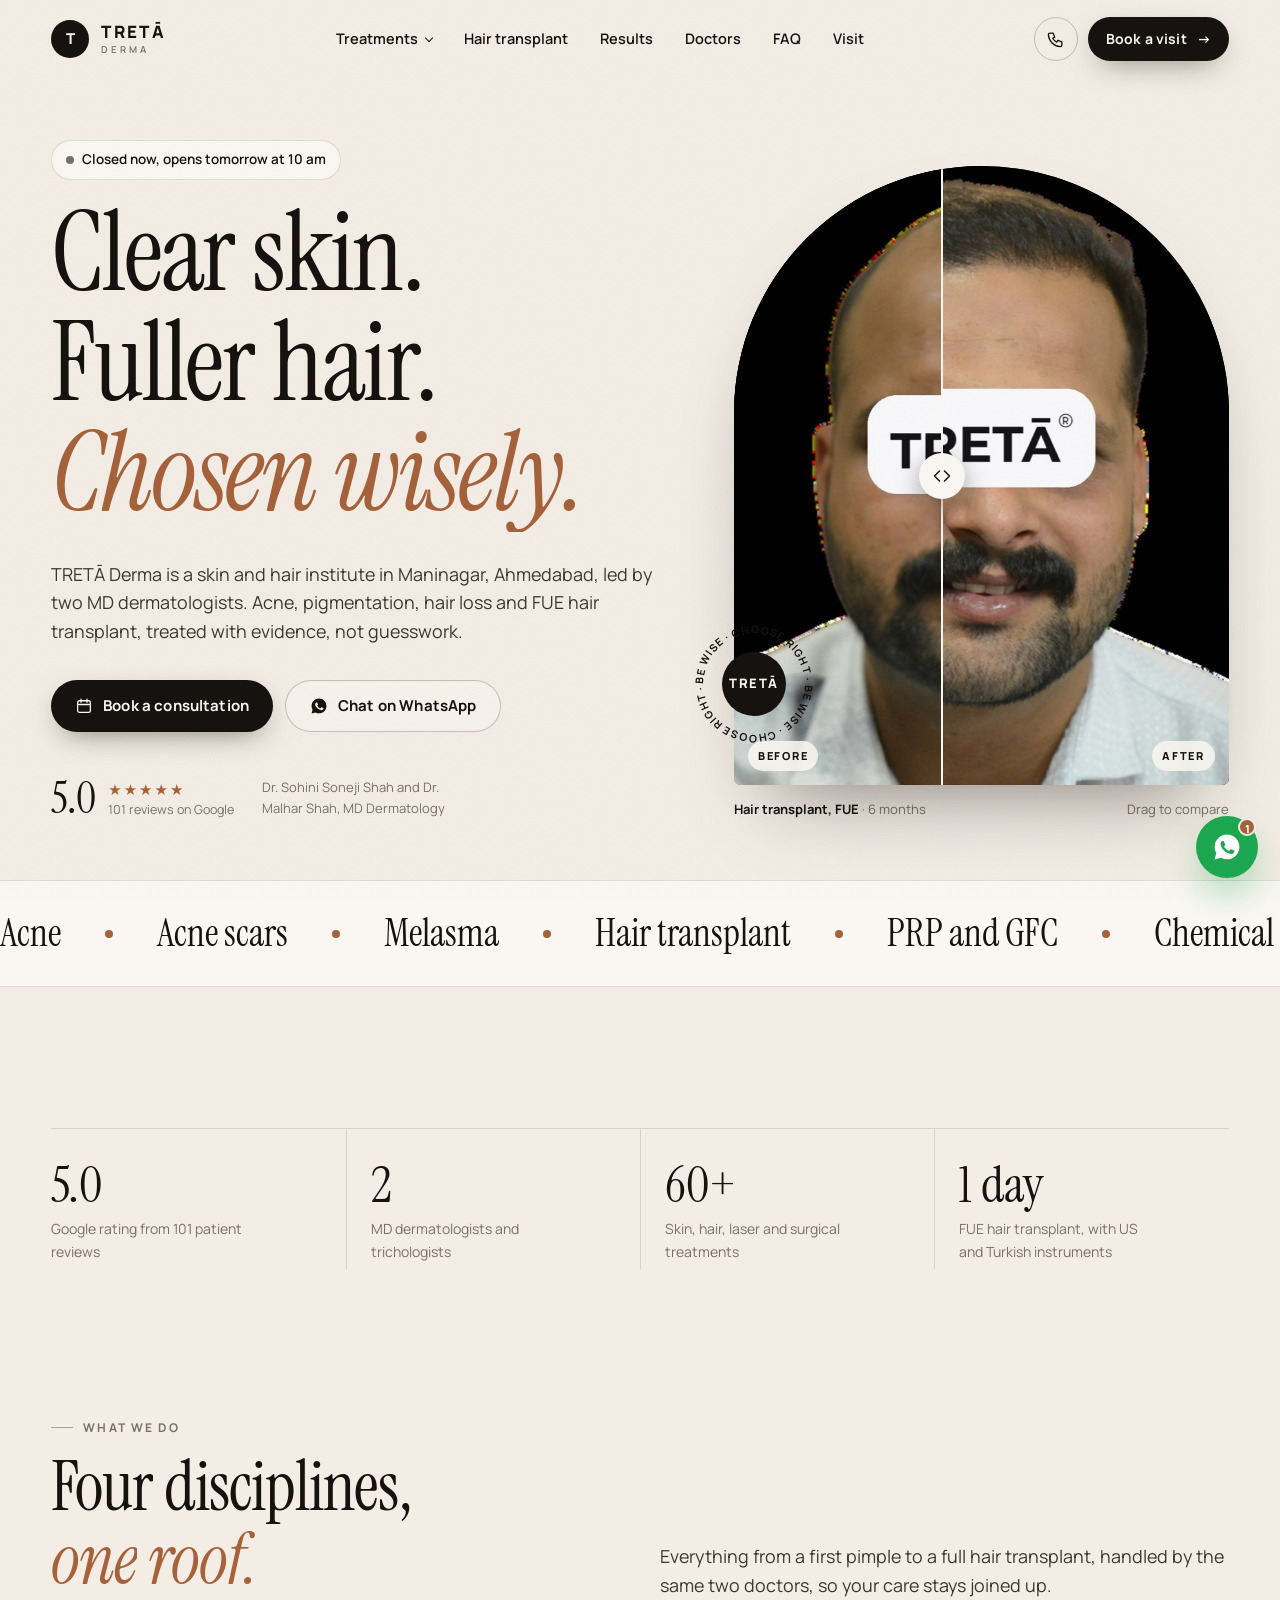
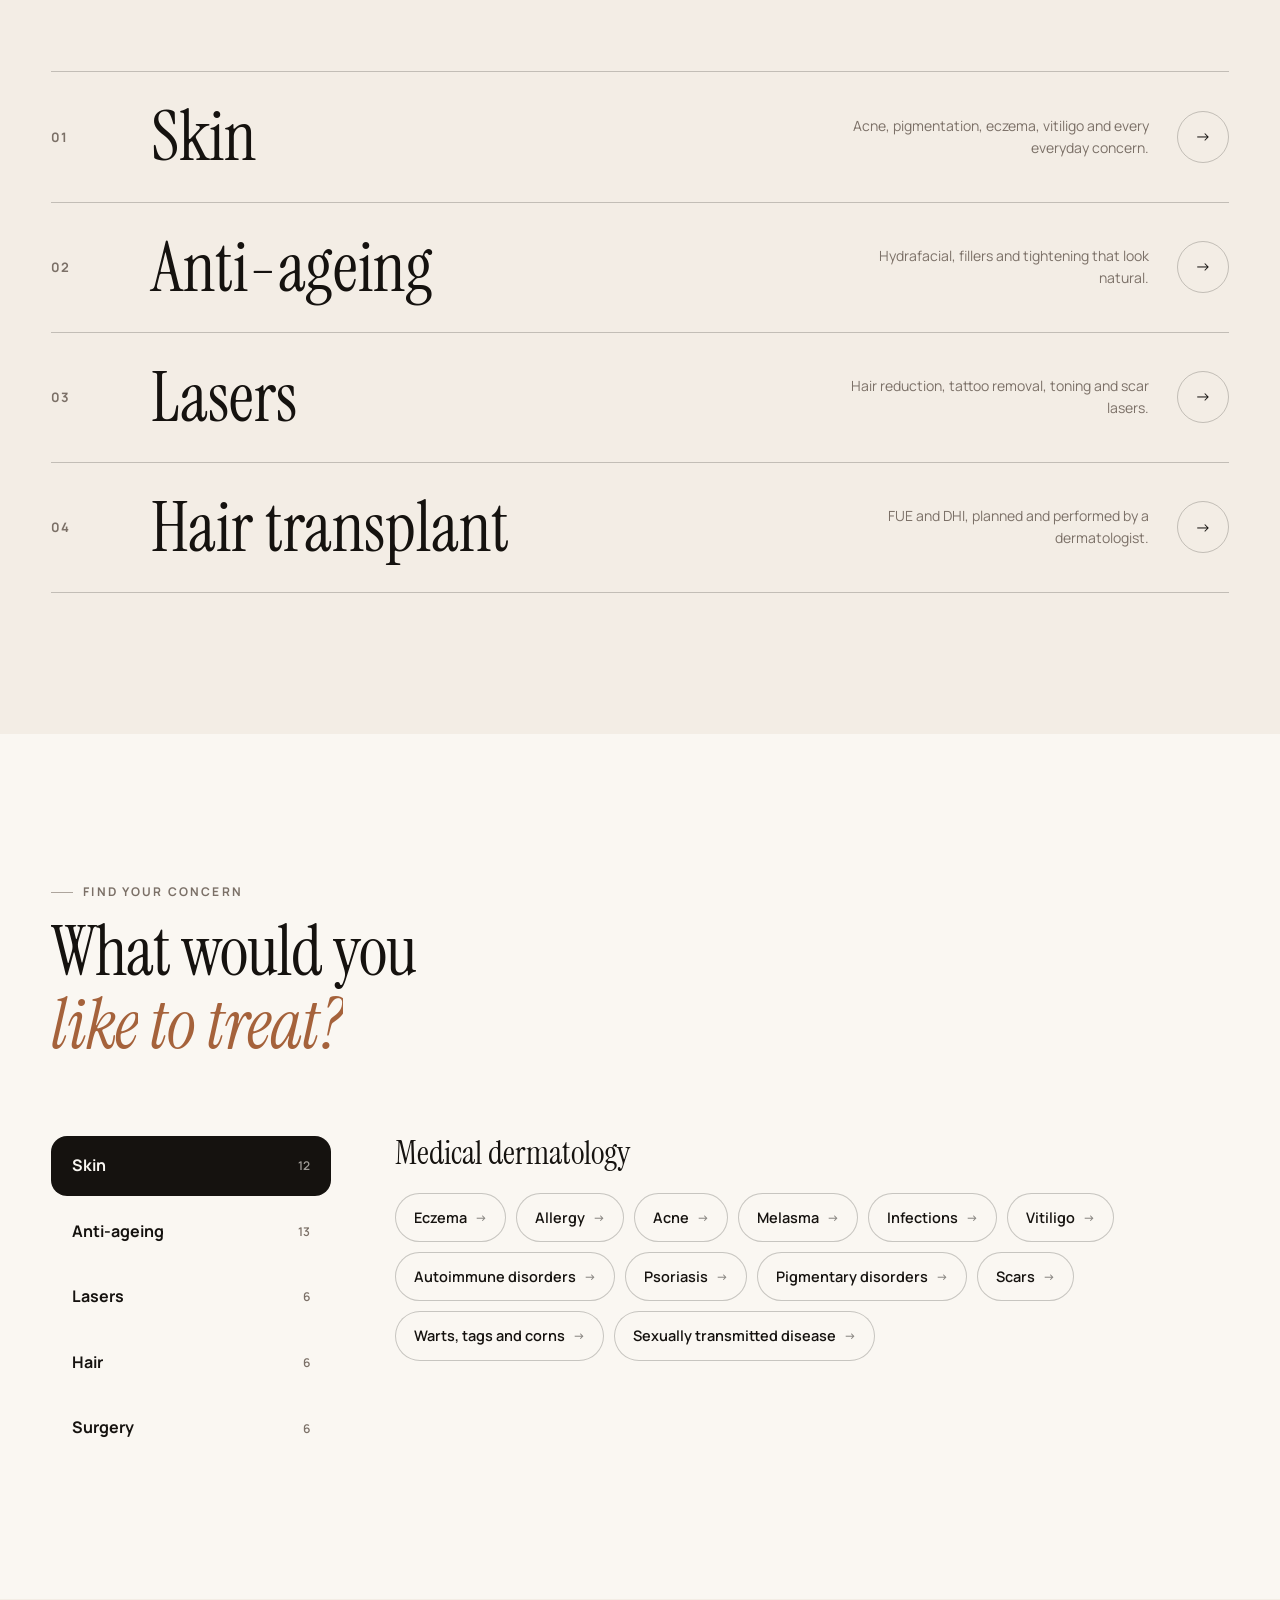
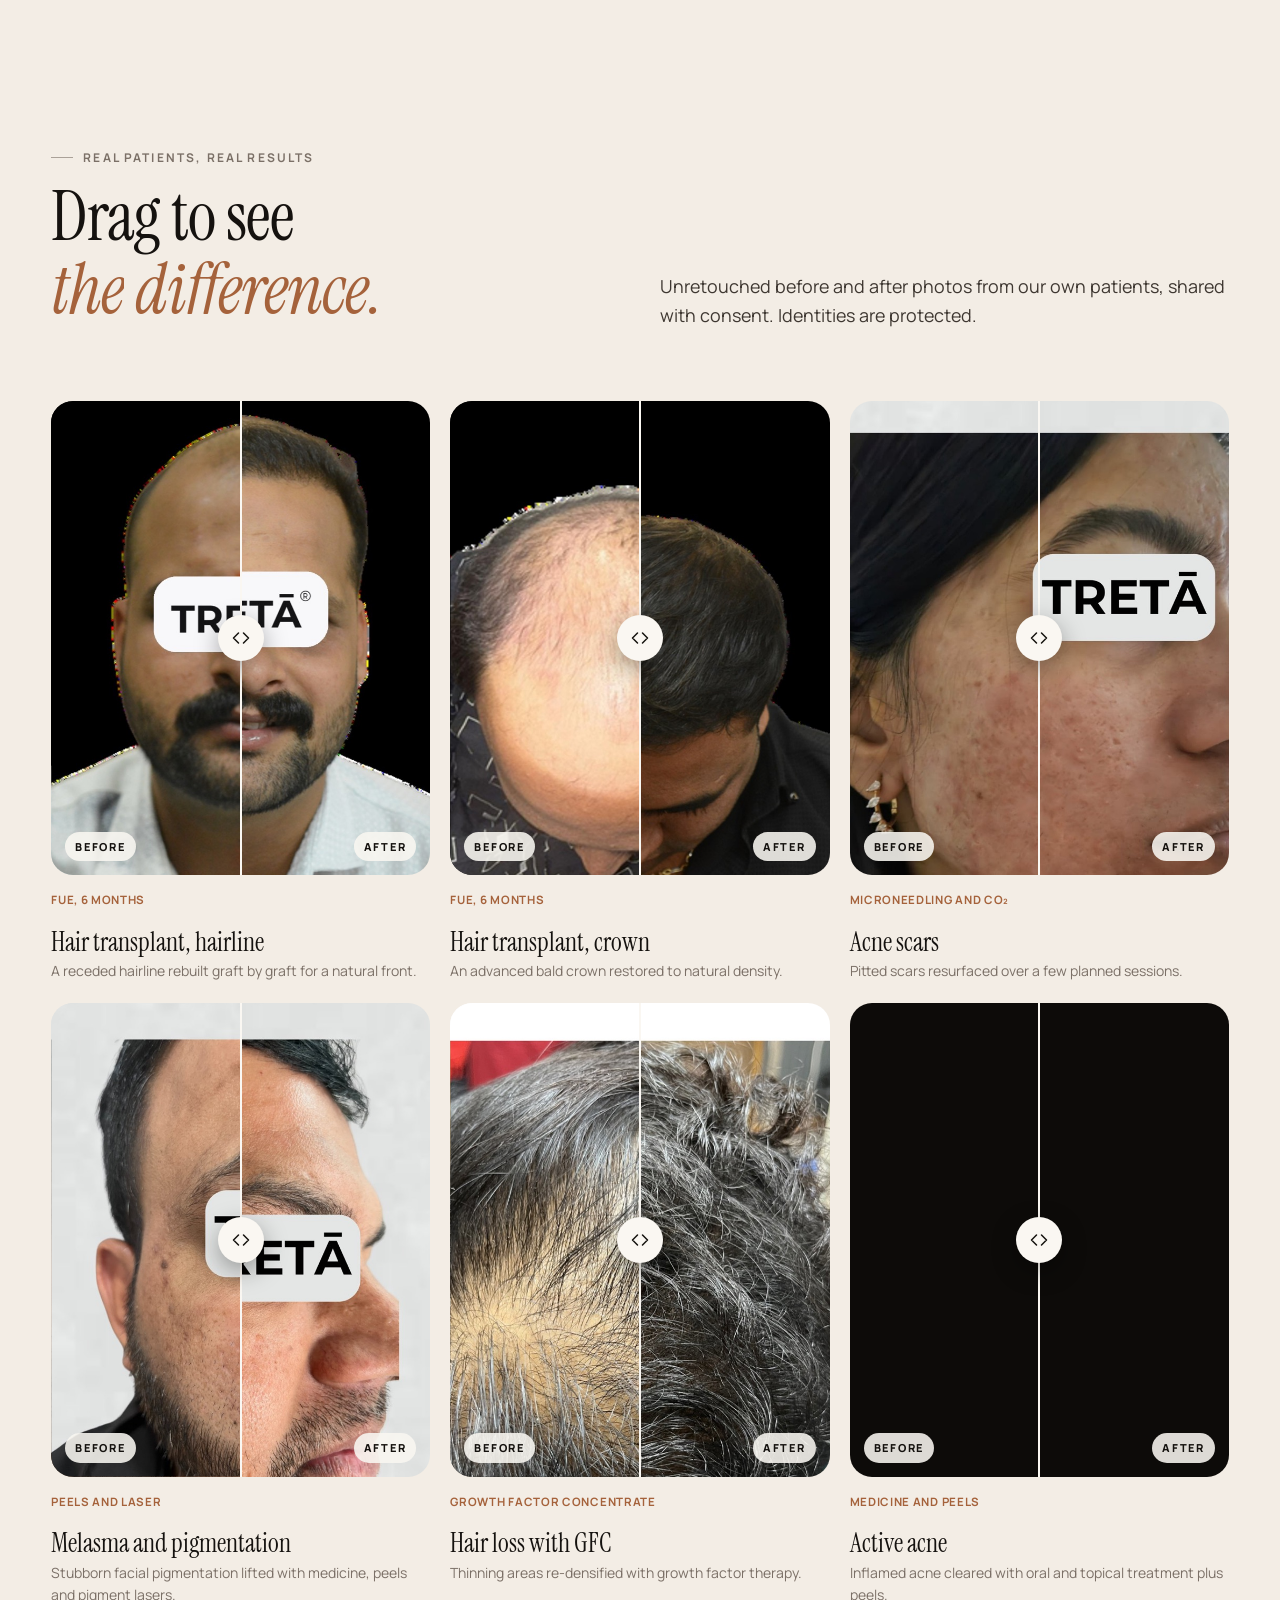
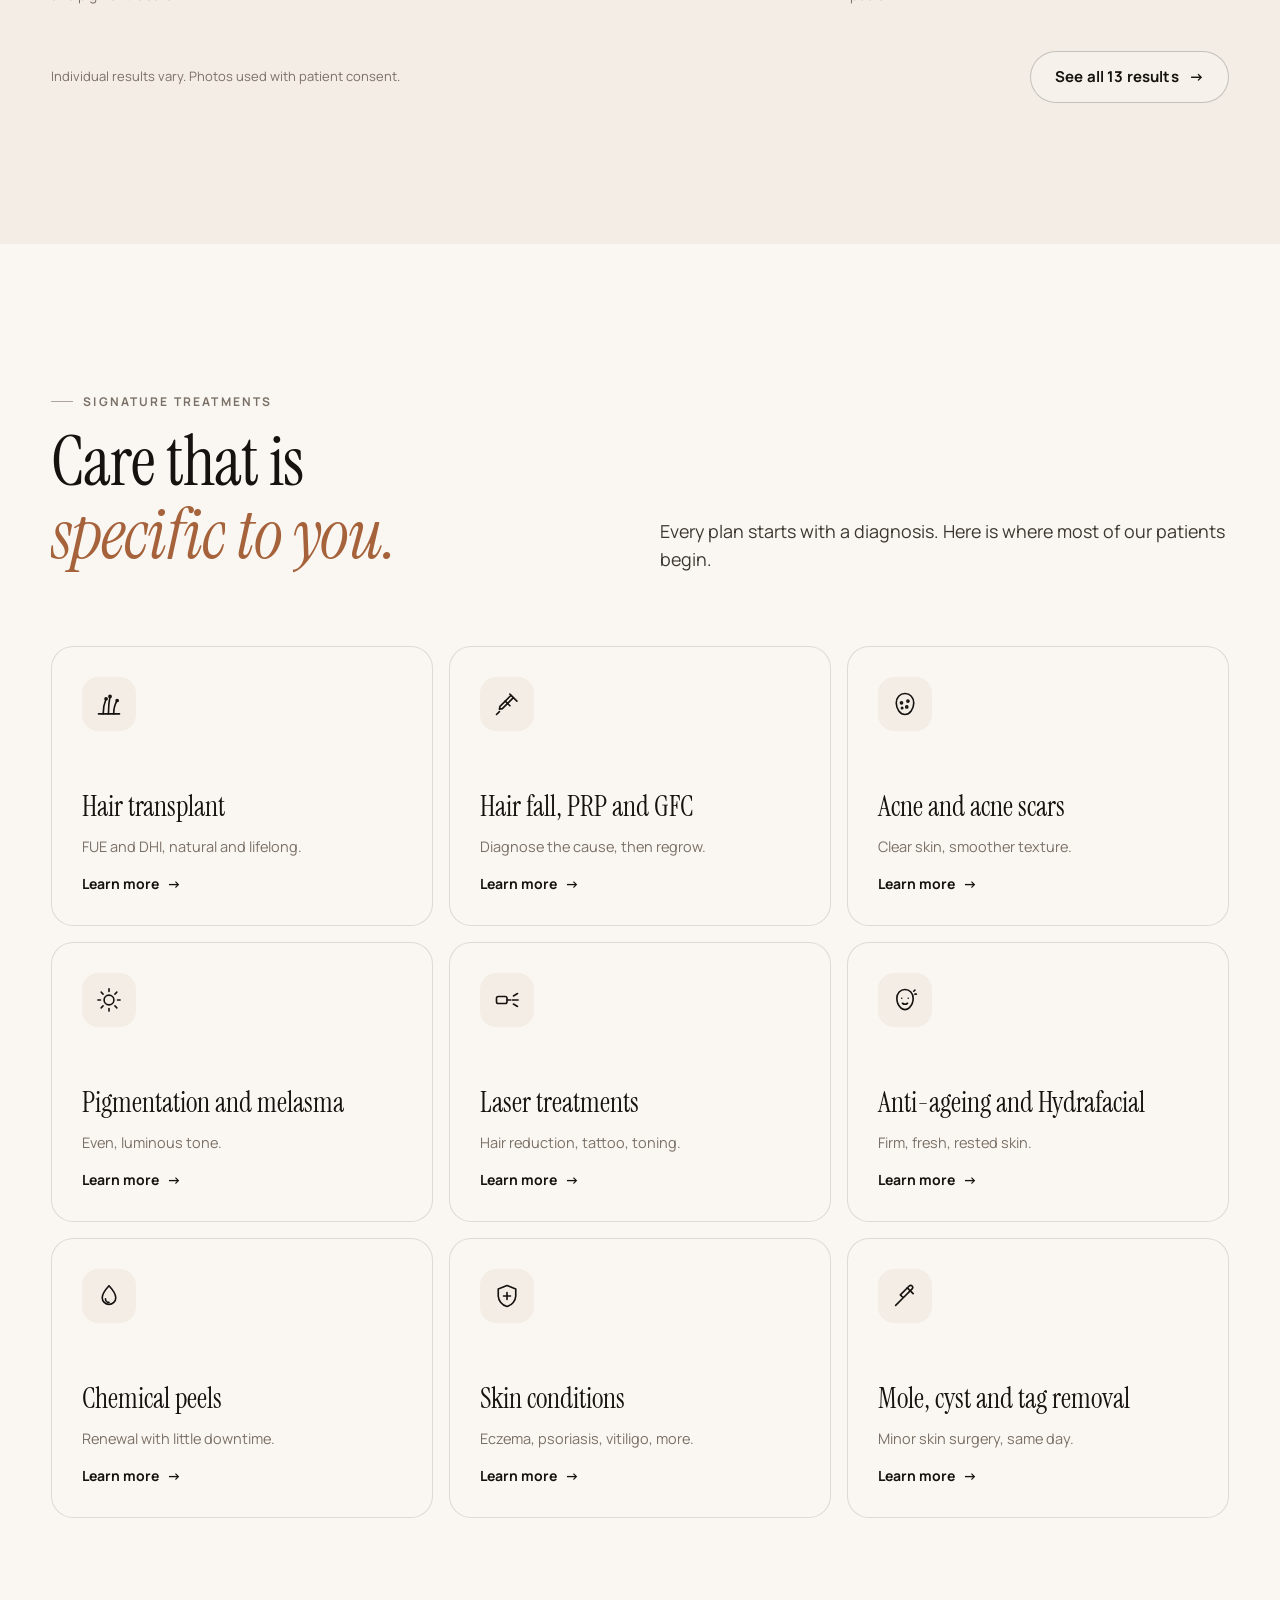
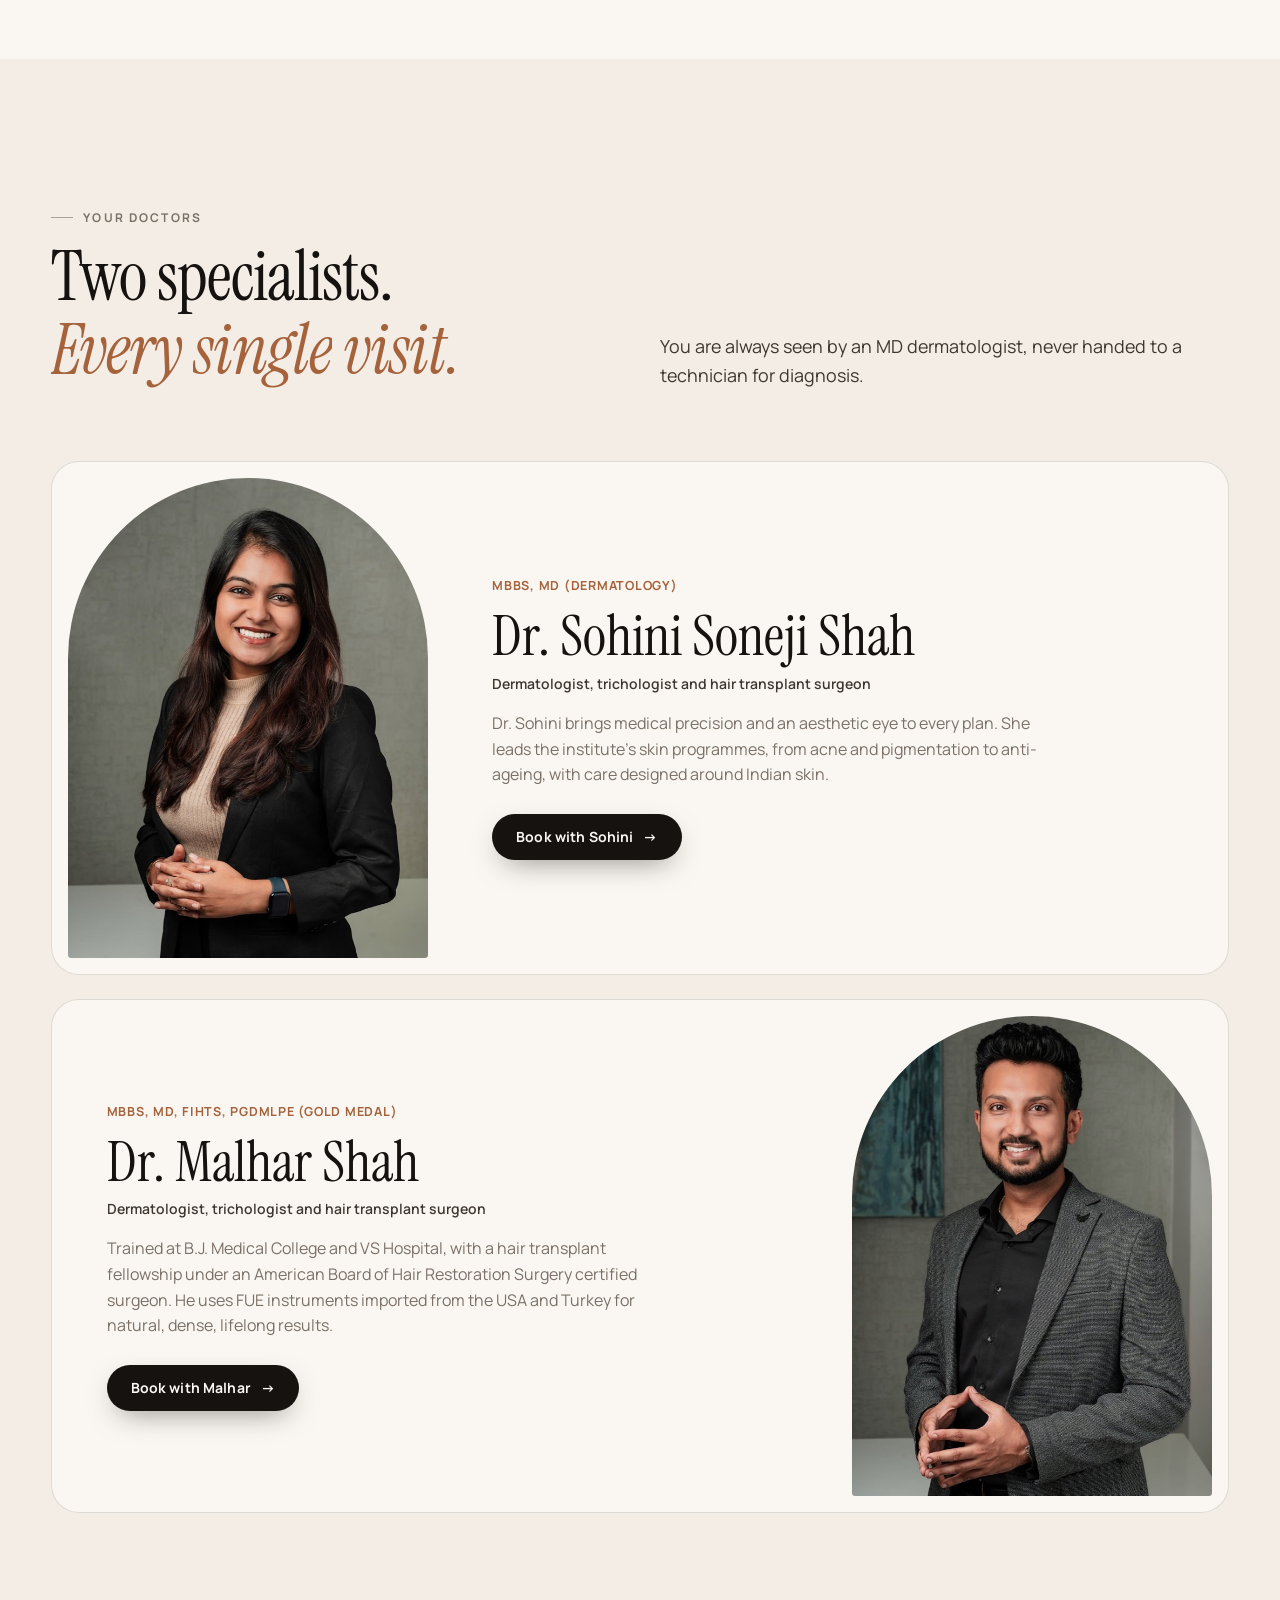
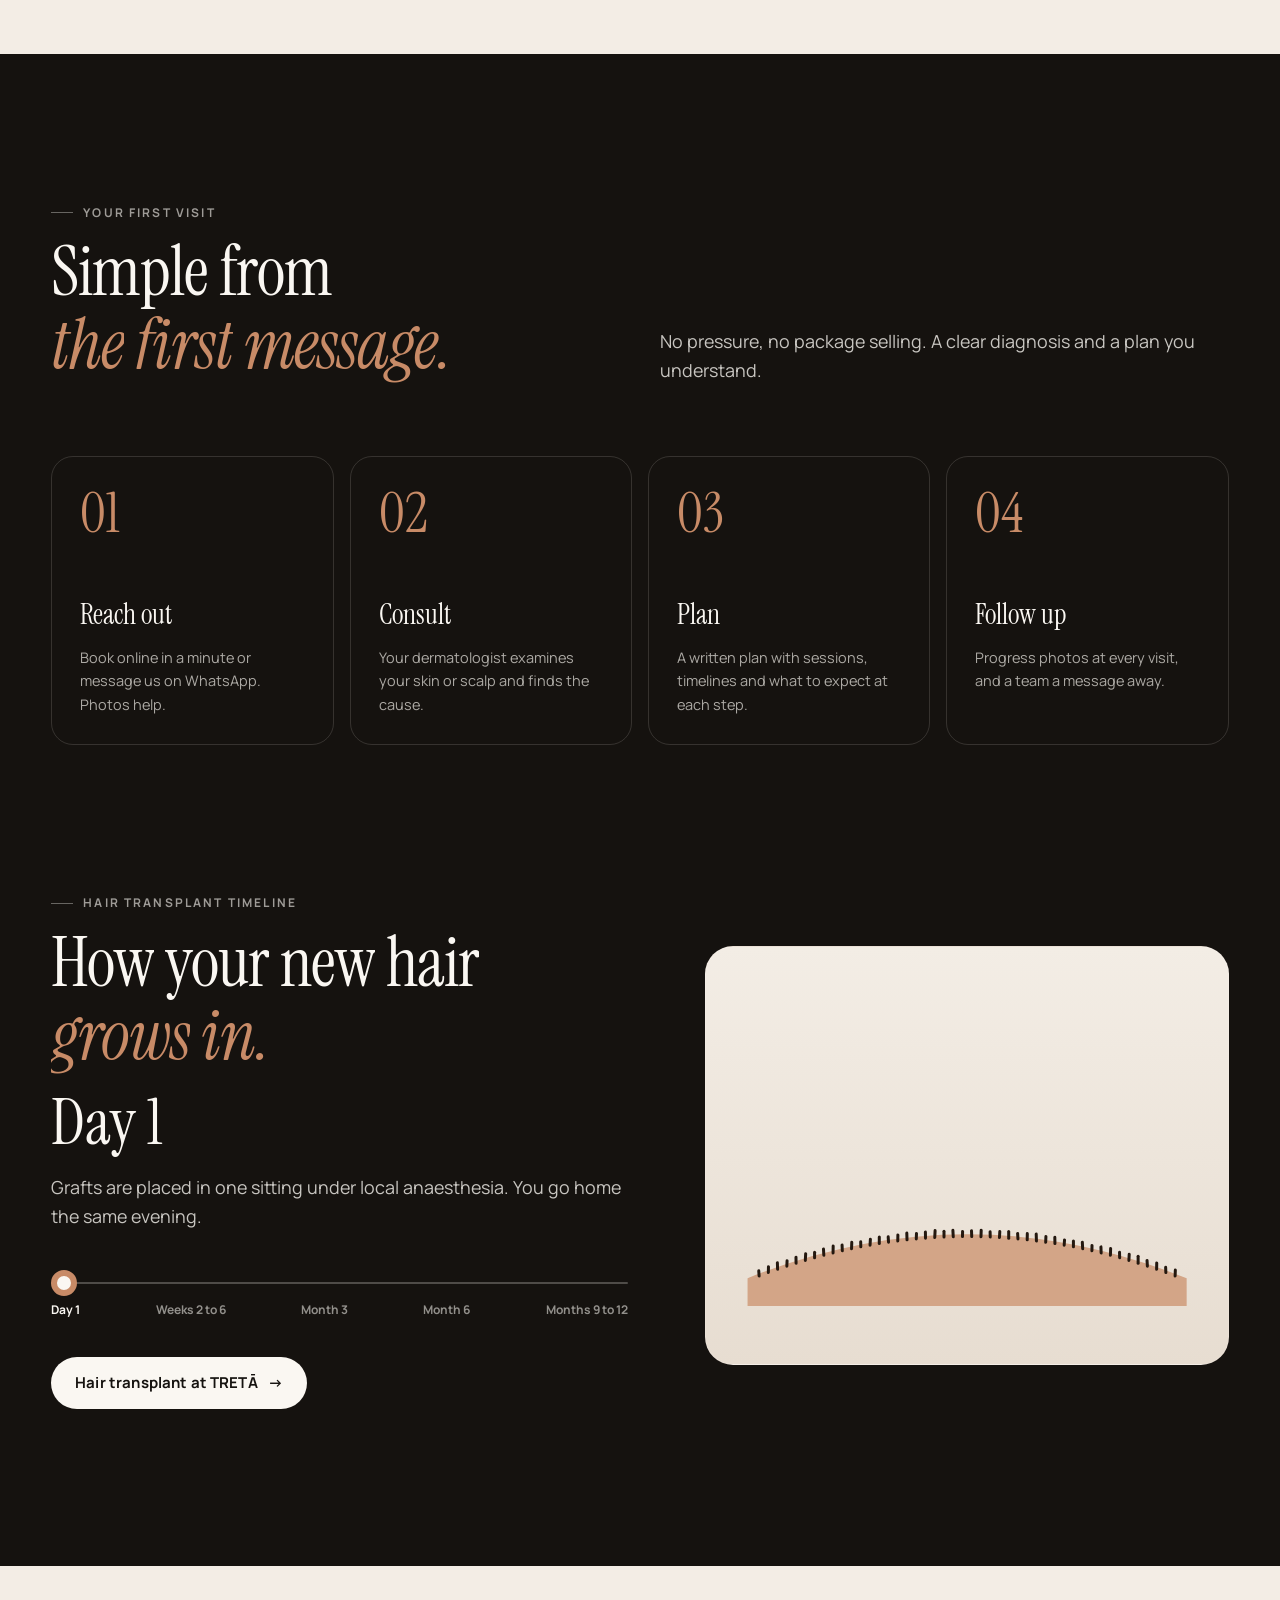
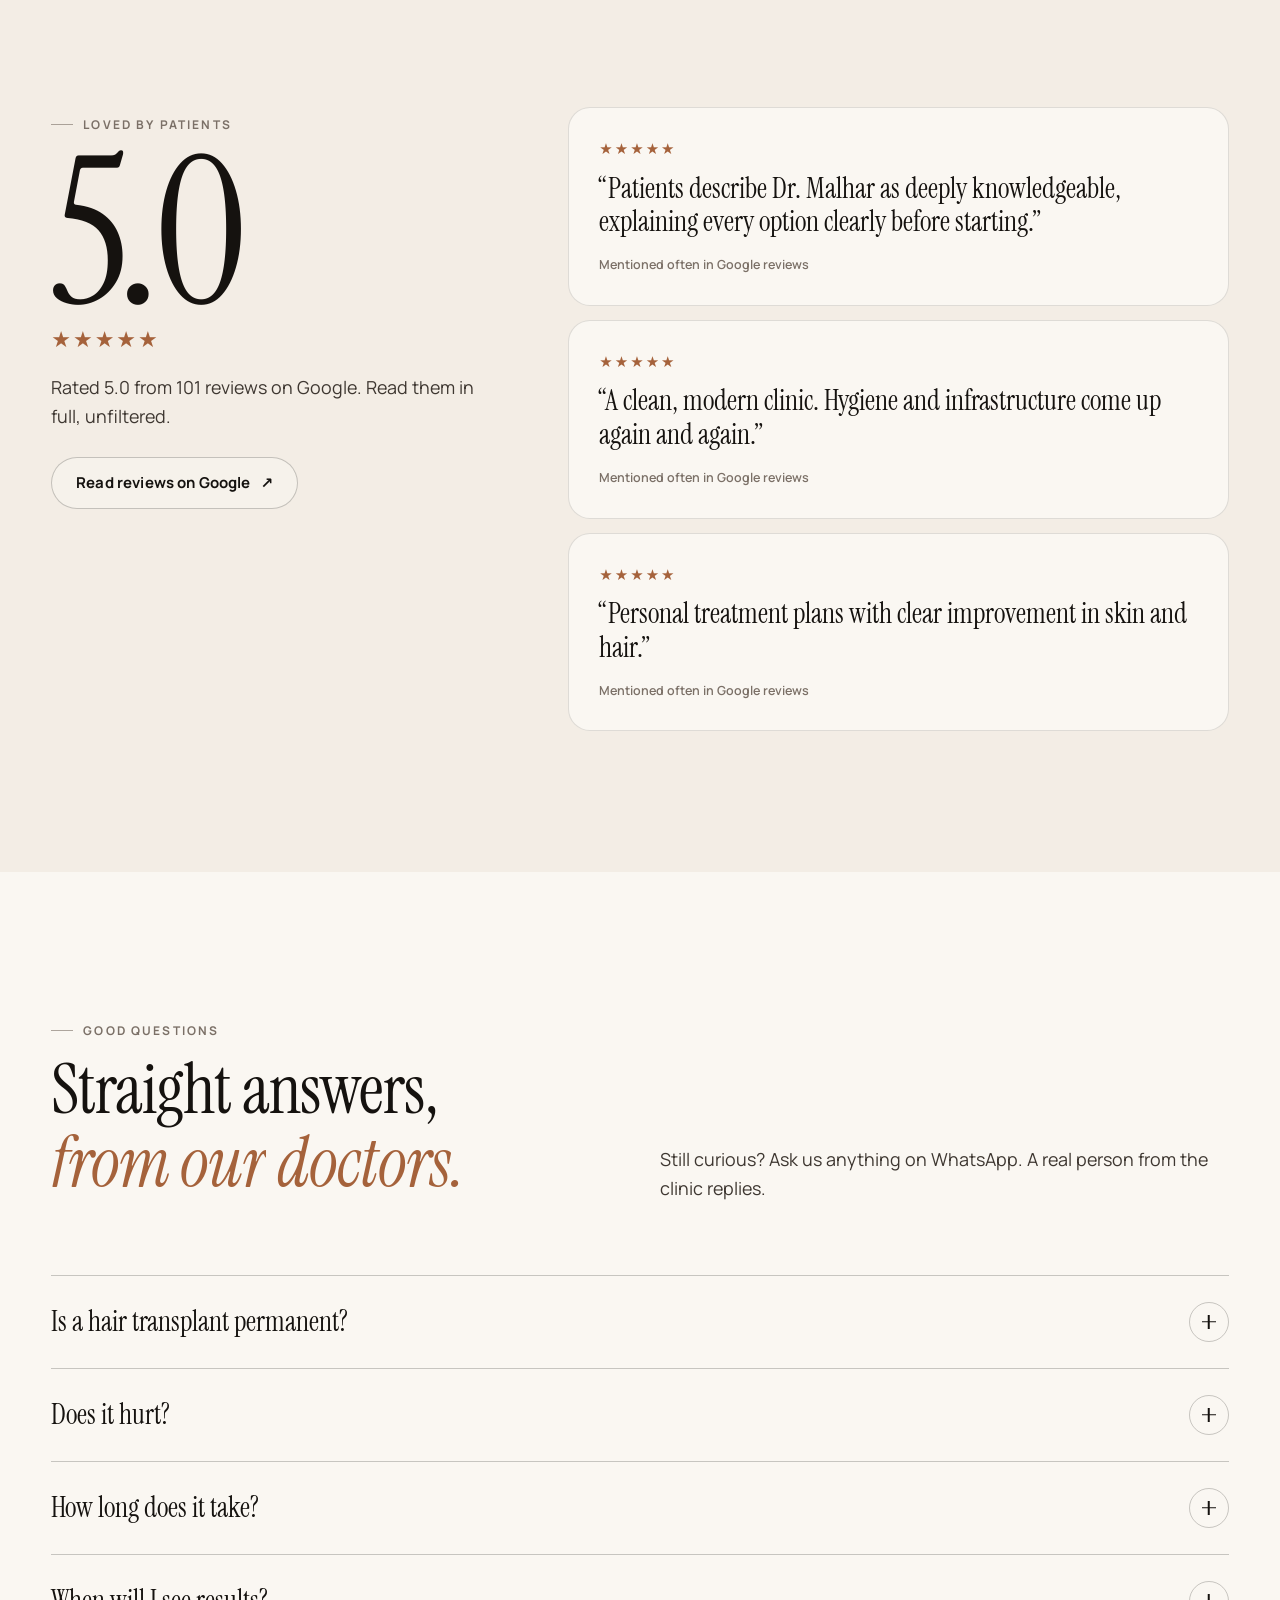
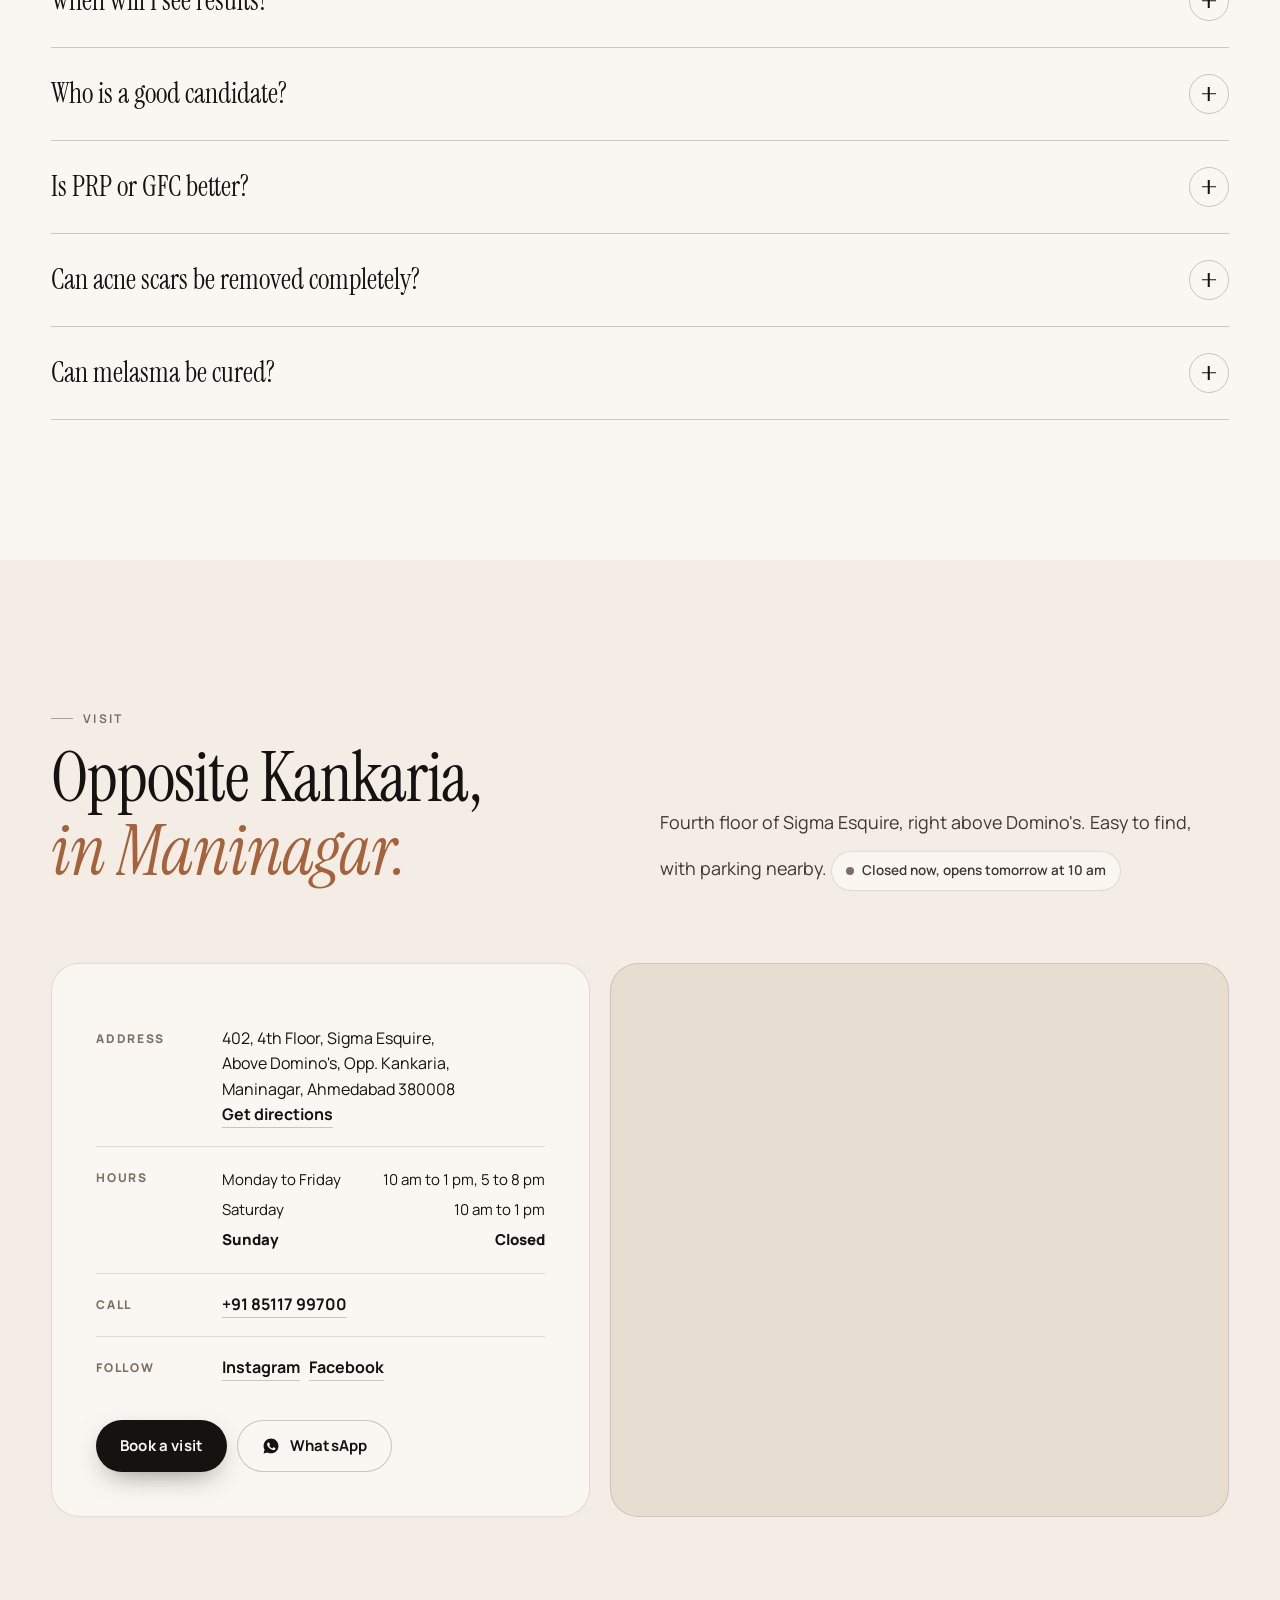
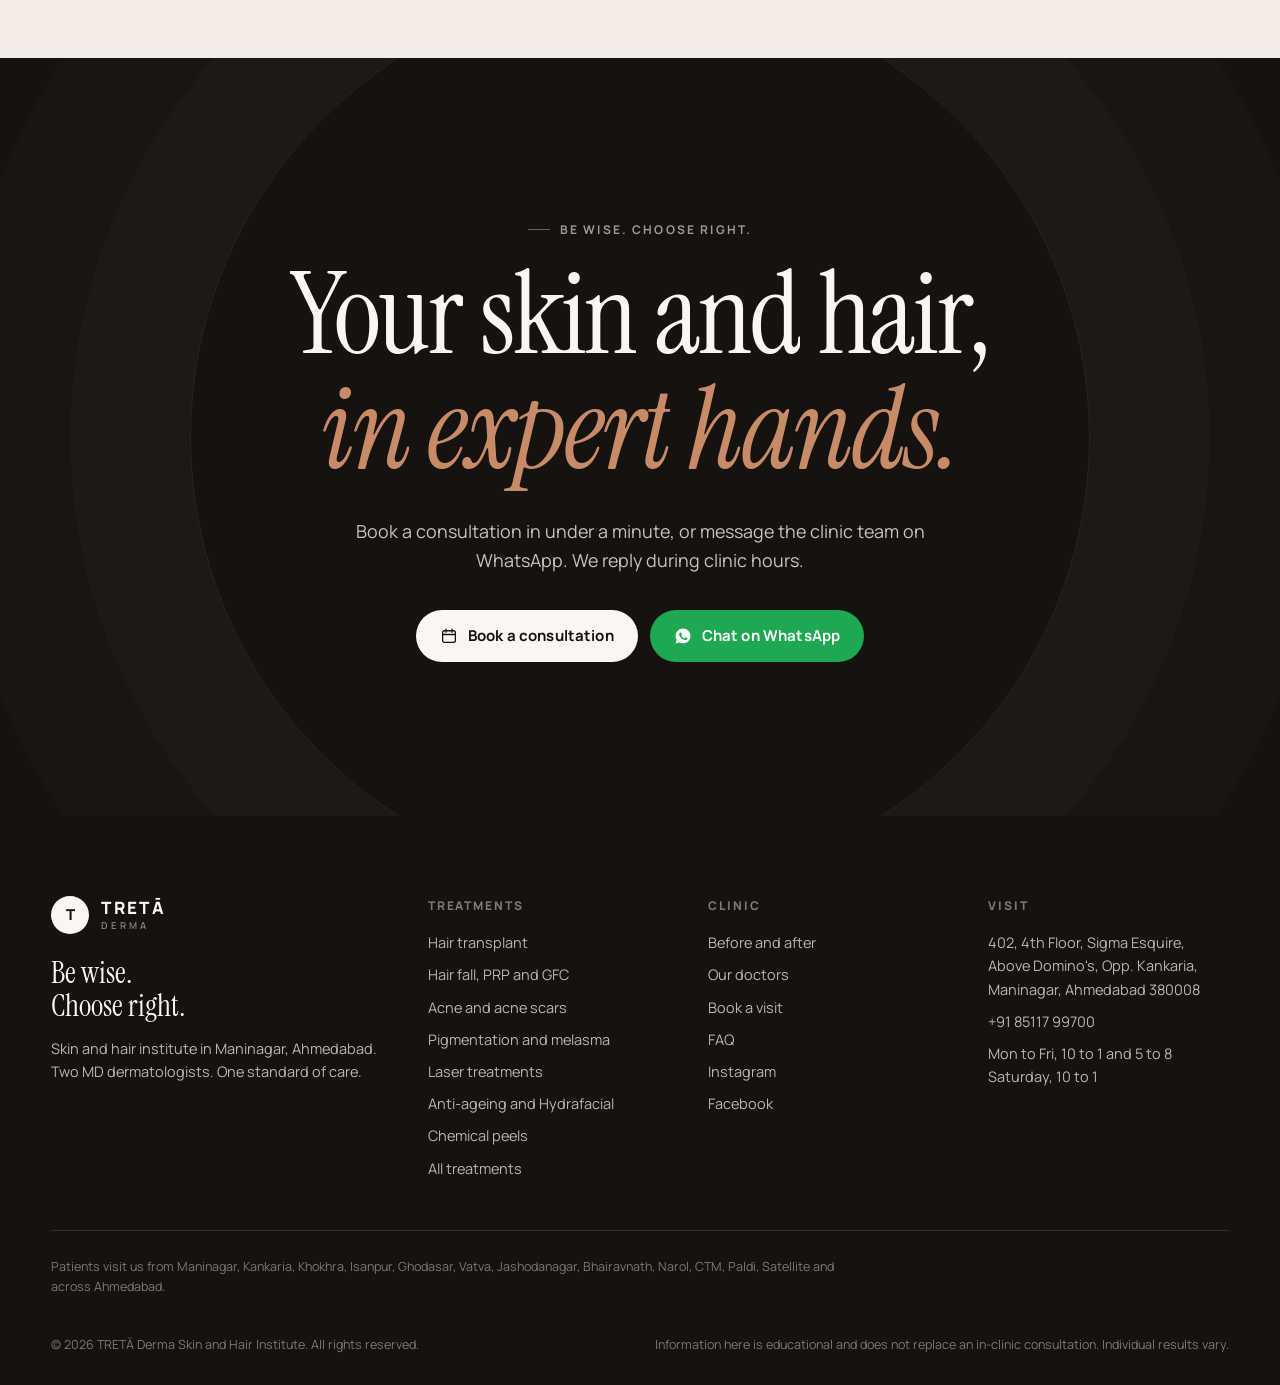
==== index.html @ ba088229 "TRETĀ Derma site: 15 pages, booking, WhatsApp chat, SEO schema Co-Authored-By: Claude Opus 5.5 <nore" ====
<!doctype html>
<html lang="en-IN"><head><meta charset="utf-8"><meta name="viewport" content="width=device-width,initial-scale=1,viewport-fit=cover">
<title>TRETĀ Derma | Dermatologist and Hair Transplant Clinic in Maninagar, Ahmedabad</title><meta name="description" content="TRETĀ Derma Skin and Hair Institute in Maninagar, Ahmedabad. MD dermatologists for acne, pigmentation, hair fall, lasers and FUE hair transplant. Rated 5.0 on Google. Book on WhatsApp."><link rel="canonical" href="https://nisarg2810.github.io/treta/">
<meta name="robots" content="index,follow,max-image-preview:large"><meta name="theme-color" content="#F3EDE5">
<meta name="geo.region" content="IN-GJ"><meta name="geo.placename" content="Maninagar, Ahmedabad">
<meta property="og:type" content="website"><meta property="og:site_name" content="TRETĀ Derma"><meta property="og:locale" content="en_IN">
<meta property="og:title" content="TRETĀ Derma | Dermatologist and Hair Transplant Clinic in Maninagar, Ahmedabad"><meta property="og:description" content="TRETĀ Derma Skin and Hair Institute in Maninagar, Ahmedabad. MD dermatologists for acne, pigmentation, hair fall, lasers and FUE hair transplant. Rated 5.0 on Google. Book on WhatsApp."><meta property="og:url" content="https://nisarg2810.github.io/treta/">
<meta property="og:image" content="https://nisarg2810.github.io/treta/assets/og.jpg"><meta property="og:image:width" content="1200"><meta property="og:image:height" content="630">
<meta name="twitter:card" content="summary_large_image"><meta name="twitter:title" content="TRETĀ Derma | Dermatologist and Hair Transplant Clinic in Maninagar, Ahmedabad"><meta name="twitter:description" content="TRETĀ Derma Skin and Hair Institute in Maninagar, Ahmedabad. MD dermatologists for acne, pigmentation, hair fall, lasers and FUE hair transplant. Rated 5.0 on Google. Book on WhatsApp."><meta name="twitter:image" content="https://nisarg2810.github.io/treta/assets/og.jpg">
<link rel="icon" href="assets/favicon.svg" type="image/svg+xml"><link rel="apple-touch-icon" href="assets/logo-badge.png">
<link rel="preconnect" href="https://fonts.googleapis.com"><link rel="preconnect" href="https://fonts.gstatic.com" crossorigin>
<link href="https://fonts.googleapis.com/css2?family=Instrument+Serif:ital@0;1&family=Manrope:wght@400;500;600;700;800&display=swap" rel="stylesheet">
<link rel="stylesheet" href="assets/site.css?v=4">
<script type="application/ld+json">{"@context": "https://schema.org", "@graph": [{"@type": ["MedicalClinic", "MedicalBusiness"], "@id": "https://nisarg2810.github.io/treta/#clinic", "name": "TRETĀ Derma Skin and Hair Institute", "alternateName": ["Treta Derma", "TRETA Derma"], "url": "https://nisarg2810.github.io/treta/", "logo": "https://nisarg2810.github.io/treta/assets/logo-badge.png", "image": "https://nisarg2810.github.io/treta/assets/og.jpg", "telephone": "+918511799700", "medicalSpecialty": "Dermatology", "priceRange": "₹₹", "slogan": "Be wise. Choose right.", "address": {"@type": "PostalAddress", "streetAddress": "402, 4th Floor, Sigma Esquire, Above Domino's, Opp. Kankaria", "addressLocality": "Maninagar, Ahmedabad", "addressRegion": "Gujarat", "postalCode": "380008", "addressCountry": "IN"}, "hasMap": "https://www.google.com/maps/search/?api=1&query=Treta+Derma+Skin+and+Hair+Institute+Sigma+Esquire+Maninagar+Ahmedabad", "areaServed": {"@type": "City", "name": "Ahmedabad"}, "openingHoursSpecification": [{"@type": "OpeningHoursSpecification", "dayOfWeek": ["Monday", "Tuesday", "Wednesday", "Thursday", "Friday"], "opens": "10:00", "closes": "13:00"}, {"@type": "OpeningHoursSpecification", "dayOfWeek": ["Monday", "Tuesday", "Wednesday", "Thursday", "Friday"], "opens": "17:00", "closes": "20:00"}, {"@type": "OpeningHoursSpecification", "dayOfWeek": "Saturday", "opens": "10:00", "closes": "13:00"}], "aggregateRating": {"@type": "AggregateRating", "ratingValue": "5.0", "reviewCount": "101", "bestRating": "5"}, "sameAs": ["https://www.instagram.com/tretaderma/", "https://www.facebook.com/61562841763497"], "availableService": [{"@type": "MedicalProcedure", "name": "Hair transplant", "url": "https://nisarg2810.github.io/treta/hair-transplant-ahmedabad.html"}, {"@type": "MedicalProcedure", "name": "Hair fall, PRP and GFC", "url": "https://nisarg2810.github.io/treta/hair-loss-treatment.html"}, {"@type": "MedicalProcedure", "name": "Acne and acne scars", "url": "https://nisarg2810.github.io/treta/acne-scar-treatment.html"}, {"@type": "MedicalProcedure", "name": "Pigmentation and melasma", "url": "https://nisarg2810.github.io/treta/pigmentation-melasma-treatment.html"}, {"@type": "MedicalProcedure", "name": "Laser treatments", "url": "https://nisarg2810.github.io/treta/laser-treatment-ahmedabad.html"}, {"@type": "MedicalProcedure", "name": "Anti-ageing and Hydrafacial", "url": "https://nisarg2810.github.io/treta/anti-ageing-hydrafacial.html"}, {"@type": "MedicalProcedure", "name": "Chemical peels", "url": "https://nisarg2810.github.io/treta/chemical-peels.html"}, {"@type": "MedicalProcedure", "name": "Skin conditions", "url": "https://nisarg2810.github.io/treta/skin-disease-treatment.html"}, {"@type": "MedicalProcedure", "name": "Mole, cyst and tag removal", "url": "https://nisarg2810.github.io/treta/mole-cyst-skin-tag-removal.html"}], "employee": [{"@type": "Physician", "name": "Dr. Sohini Soneji Shah", "medicalSpecialty": "Dermatology", "description": "Dermatologist, trichologist and hair transplant surgeon", "hasCredential": "MBBS, MD Dermatology", "image": "https://nisarg2810.github.io/treta/assets/doctors/doctor-female.jpg", "worksFor": {"@id": "https://nisarg2810.github.io/treta/#clinic"}}, {"@type": "Physician", "name": "Dr. Malhar Shah", "medicalSpecialty": "Dermatology", "description": "Dermatologist, trichologist and hair transplant surgeon", "hasCredential": "MBBS, MD, FIHTS, PGDMLPE", "image": "https://nisarg2810.github.io/treta/assets/doctors/doctor-male.jpg", "worksFor": {"@id": "https://nisarg2810.github.io/treta/#clinic"}}]}, {"@type": "WebSite", "@id": "https://nisarg2810.github.io/treta/#site", "url": "https://nisarg2810.github.io/treta/", "name": "TRETĀ Derma", "inLanguage": "en-IN", "publisher": {"@id": "https://nisarg2810.github.io/treta/#clinic"}}, {"@type": "FAQPage", "mainEntity": [{"@type": "Question", "name": "Is a hair transplant permanent?", "acceptedAnswer": {"@type": "Answer", "text": "Yes. Transplanted follicles come from the DHT resistant donor zone, so when the procedure is done correctly they keep growing for life."}}, {"@type": "Question", "name": "Does it hurt?", "acceptedAnswer": {"@type": "Answer", "text": "It is done under local anaesthesia. You stay awake and comfortable, and can watch TV or rest. You feel mild discomfort only during the numbing injection, with some soreness for a day or two."}}, {"@type": "Question", "name": "How long does it take?", "acceptedAnswer": {"@type": "Answer", "text": "Most transplants finish in one day. Around 2000 grafts take 5 to 6 hours. 3000 to 4000 grafts take roughly 7 to 9 hours, decided after a scalp analysis."}}, {"@type": "Question", "name": "When will I see results?", "acceptedAnswer": {"@type": "Answer", "text": "Transplanted hair sheds in 2 to 6 weeks, which is normal. New growth starts around month 3, clear improvement shows by month 6, and the final result arrives at 9 to 12 months."}}, {"@type": "Question", "name": "Who is a good candidate?", "acceptedAnswer": {"@type": "Answer", "text": "Adults above 23 with stable hair loss, a healthy donor area, good general health and realistic expectations. We usually advise against surgery before 23, since baldness may still be progressing."}}, {"@type": "Question", "name": "Is PRP or GFC better?", "acceptedAnswer": {"@type": "Answer", "text": "Both use growth factors from your own blood. GFC is a more concentrated, refined preparation. Your doctor will suggest one based on your hair loss and goals."}}, {"@type": "Question", "name": "Can acne scars be removed completely?", "acceptedAnswer": {"@type": "Answer", "text": "Most scars can be improved a lot, often by 50 to 80 percent, though complete removal is rare. The right mix of treatments makes the biggest difference."}}, {"@type": "Question", "name": "Can melasma be cured?", "acceptedAnswer": {"@type": "Answer", "text": "Melasma can be controlled very well, but it can return with sun or hormones. That is why maintenance and sunscreen matter."}}]}]}</script>
</head><body>
<a class="skip" href="#main">Skip to content</a>
<header class="hdr"><div class="wrap"><a class="brand" href="./" aria-label="TRETĀ Derma home"><span class="mark" aria-hidden="true">T</span><span class="wm"><b>TRETĀ</b><span>Derma</span></span></a>
<nav class="nav" aria-label="Main"><div class="dd"><button type="button" aria-expanded="false">Treatments</button><div class="dd-menu"><a href="hair-transplant-ahmedabad.html"><span class="ic" aria-hidden="true"><svg viewBox="0 0 24 24"><path d="M3 20.5h18"/><path d="M7 20.5c0-5 .8-9 2.5-13M11.5 20.5c0-6 .4-10.5 1.4-15M16 20.5c0-4.6 1-8.3 3-11.5"/><circle cx="9.5" cy="7.5" r=".9"/><circle cx="12.9" cy="5.5" r=".9"/><circle cx="19" cy="9" r=".9"/></svg></span><span><b>Hair transplant</b><small>FUE and DHI, natural and lifelong</small></span></a><a href="hair-loss-treatment.html"><span class="ic" aria-hidden="true"><svg viewBox="0 0 24 24"><path d="M14.5 3.5l6 6M17.5 6.5 8 16l-2.5.5.5-2.5 9.5-9.5M5.5 18.5 3 21"/><path d="M10.5 9.5l4 4"/></svg></span><span><b>Hair fall, PRP and GFC</b><small>Diagnose the cause, then regrow</small></span></a><a href="acne-scar-treatment.html"><span class="ic" aria-hidden="true"><svg viewBox="0 0 24 24"><path d="M12 3c4.4 0 7.5 3.4 7.5 8.2 0 5-3.4 9.8-7.5 9.8s-7.5-4.8-7.5-9.8C4.5 6.4 7.6 3 12 3Z"/><circle cx="9" cy="11" r=".9"/><circle cx="14.5" cy="9.5" r=".9"/><circle cx="13.5" cy="14.5" r=".9"/><circle cx="9.5" cy="15.5" r=".6"/></svg></span><span><b>Acne and acne scars</b><small>Clear skin, smoother texture</small></span></a><a href="pigmentation-melasma-treatment.html"><span class="ic" aria-hidden="true"><svg viewBox="0 0 24 24"><circle cx="12" cy="12" r="4.2"/><path d="M12 2.5v2.2M12 19.3v2.2M2.5 12h2.2M19.3 12h2.2M5.3 5.3l1.6 1.6M17.1 17.1l1.6 1.6M5.3 18.7l1.6-1.6M17.1 6.9l1.6-1.6"/></svg></span><span><b>Pigmentation and melasma</b><small>Even, luminous tone</small></span></a><a href="laser-treatment-ahmedabad.html"><span class="ic" aria-hidden="true"><svg viewBox="0 0 24 24"><rect x="3" y="9" width="9" height="6" rx="1.5"/><path d="M12 12h3"/><path d="M16.5 12h5M17.5 8.5l3.5-2M17.5 15.5l3.5 2"/></svg></span><span><b>Laser treatments</b><small>Hair reduction, tattoo, toning</small></span></a><a href="anti-ageing-hydrafacial.html"><span class="ic" aria-hidden="true"><svg viewBox="0 0 24 24"><path d="M12 3c4 0 7 3.1 7 7.6 0 3.2-1.2 6.2-3.4 8.2a5.3 5.3 0 0 1-7.2 0C6.2 16.8 5 13.8 5 10.6 5 6.1 8 3 12 3Z"/><path d="M9.2 10.5h.01M14.8 10.5h.01M9.8 14.8c1.3 1 3.1 1 4.4 0"/><path d="M19.5 4.5l1-1M20.5 7h1.2"/></svg></span><span><b>Anti-ageing and Hydrafacial</b><small>Firm, fresh, rested skin</small></span></a><a href="chemical-peels.html"><span class="ic" aria-hidden="true"><svg viewBox="0 0 24 24"><path d="M12 3.2s5.8 6.3 5.8 10.2a5.8 5.8 0 0 1-11.6 0C6.2 9.5 12 3.2 12 3.2Z"/><path d="M9 14.5a3 3 0 0 0 3 3"/></svg></span><span><b>Chemical peels</b><small>Renewal with little downtime</small></span></a><a href="skin-disease-treatment.html"><span class="ic" aria-hidden="true"><svg viewBox="0 0 24 24"><path d="M12 3 4.5 6v5.5c0 4.6 3.2 8.4 7.5 9.5 4.3-1.1 7.5-4.9 7.5-9.5V6L12 3Z"/><path d="M9 12h6M12 9v6"/></svg></span><span><b>Skin conditions</b><small>Eczema, psoriasis, vitiligo, more</small></span></a><a href="mole-cyst-skin-tag-removal.html"><span class="ic" aria-hidden="true"><svg viewBox="0 0 24 24"><path d="M4 20l6.5-6.5M10.5 13.5l7.8-7.8a1.8 1.8 0 0 0-2.5-2.5L8 11l2.5 2.5Z"/><path d="M14 5l5 5"/></svg></span><span><b>Mole, cyst and tag removal</b><small>Minor skin surgery, same day</small></span></a></div></div>
<a href="hair-transplant-ahmedabad.html">Hair transplant</a><a href="results.html">Results</a><a href="doctors.html">Doctors</a><a href="./#faq">FAQ</a><a href="./#visit">Visit</a></nav>
<div class="hdr-cta"><a class="icon-btn" href="tel:+918511799700" aria-label="Call the clinic"><svg viewBox="0 0 24 24" fill="none" stroke="currentColor" stroke-width="1.7" stroke-linecap="round" stroke-linejoin="round" aria-hidden="true"><path d="M5 4h4l2 5-2.5 1.5a11 11 0 0 0 5 5L15 13l5 2v4a2 2 0 0 1-2 2A16 16 0 0 1 3 6a2 2 0 0 1 2-2"/></svg></a><a class="btn btn-ink" href="book.html" data-book="">Book a visit <span class="arrow">→</span></a>
<button class="icon-btn burger" type="button" aria-label="Open menu" aria-expanded="false"><svg viewBox="0 0 24 24" fill="none" stroke="currentColor" stroke-width="1.7"><path d="M4 8h16M4 16h16"/></svg></button></div></div></header>
<div class="mnav" aria-label="Mobile menu"><a href="./">Home</a><a href="treatments.html">Treatments</a><div class="sub"><a href="hair-transplant-ahmedabad.html">Hair transplant</a><a href="hair-loss-treatment.html">Hair fall, PRP and GFC</a><a href="acne-scar-treatment.html">Acne and acne scars</a><a href="pigmentation-melasma-treatment.html">Pigmentation and melasma</a><a href="laser-treatment-ahmedabad.html">Laser treatments</a><a href="anti-ageing-hydrafacial.html">Anti-ageing and Hydrafacial</a><a href="chemical-peels.html">Chemical peels</a><a href="skin-disease-treatment.html">Skin conditions</a><a href="mole-cyst-skin-tag-removal.html">Mole, cyst and tag removal</a></div><a href="results.html">Results</a><a href="doctors.html">Doctors</a><a href="./#faq">FAQ</a><a href="./#visit">Visit us</a><a class="btn btn-ink" href="book.html">Book a visit</a></div>
<main id="main">
<section class="hero"><div class="wrap hero-grid"><div>
<span class="status" data-status></span>
<h1 class="display split">Clear skin.<br>Fuller hair.<br><em>Chosen wisely.</em></h1>
<p class="lead rv">TRETĀ Derma is a skin and hair institute in Maninagar, Ahmedabad, led by two MD dermatologists. Acne, pigmentation, hair loss and FUE hair transplant, treated with evidence, not guesswork.</p>
<div class="hero-ctas rv d1"><a class="btn btn-ink" href="book.html" data-book=""><svg viewBox="0 0 24 24" fill="none" stroke="currentColor" stroke-width="1.7" stroke-linecap="round" aria-hidden="true"><rect x="3.5" y="5" width="17" height="15.5" rx="2.5"/><path d="M3.5 10h17M8 3v4M16 3v4"/></svg> Book a consultation</a><a class="btn btn-line" href="https://wa.me/918511799700" data-chat=""><svg viewBox="0 0 24 24" fill="currentColor" aria-hidden="true"><path d="M12.04 2C6.58 2 2.13 6.45 2.13 11.91c0 1.75.46 3.45 1.32 4.95L2.05 22l5.25-1.38a9.9 9.9 0 0 0 4.74 1.21c5.46 0 9.91-4.45 9.91-9.91C21.95 6.45 17.5 2 12.04 2Zm5.8 14.13c-.24.68-1.42 1.32-1.95 1.36-.5.05-.97.24-3.27-.68-2.77-1.09-4.52-3.92-4.66-4.1-.13-.18-1.120-1.49-1.12-2.84 0-1.35.71-2.01.96-2.29.25-.27.55-.34.73-.34l.52.01c.17.01.39-.06.61.47.24.55.79 1.9.86 2.04.07.14.11.3.02.48-.09.18-.14.3-.27.46-.14.16-.29.36-.41.48-.14.14-.28.29-.12.56.16.27.71 1.17 1.52 1.9 1.05.93 1.93 1.22 2.2 1.36.27.14.43.11.59-.07.16-.18.68-.79.86-1.06.18-.27.36-.23.61-.14.25.09 1.59.75 1.86.89.27.14.45.2.52.32.07.11.07.66-.17 1.33Z"/></svg> Chat on WhatsApp</a></div>
<div class="hero-meta rv d2"><a class="rating-pill" href="https://www.google.com/search?q=treta+derma+skin+and+hair+institute" target="_blank" rel="noopener"><b>5.0</b><span><span class="stars" aria-hidden="true">★★★★★</span><small>101 reviews on Google</small></span></a>
<span class="muted small" style="max-width:26ch">Dr. Sohini Soneji Shah and Dr. Malhar Shah, MD Dermatology</span></div></div>
<div class="hero-art rv d2"><div class="ba arch"><img src="assets/ba/ht-hairline-1-after.jpg" alt="Hair transplant, hairline after treatment at TRETĀ Derma" loading="eager" decoding="async" width="900" height="1000"><div class="b4"><img src="assets/ba/ht-hairline-1-before.jpg" alt="Hair transplant, hairline before treatment" loading="eager" decoding="async" width="900" height="1000"></div><span class="tag l">Before</span><span class="tag r">After</span><span class="handle"></span><input type="range" min="0" max="100" value="50" aria-label="Compare before and after: Hair transplant, hairline"></div>
<div class="seal" aria-hidden="true"><svg viewBox="0 0 120 120"><defs><path id="c" d="M60 60m-46 0a46 46 0 1 1 92 0a46 46 0 1 1-92 0"/></defs><text font-family="Manrope" font-size="9.6" font-weight="700" fill="#15120F" textLength="286" lengthAdjust="spacing"><textPath href="#c">BE WISE · CHOOSE RIGHT · BE WISE · CHOOSE RIGHT ·</textPath></text></svg><span class="core">TRETĀ</span></div>
<div class="cap"><span><b>Hair transplant, FUE</b> · 6 months</span><span>Drag to compare</span></div></div></div></section>

<div class="marquee" aria-hidden="true"><div class="track"><span>Acne</span><span>Acne scars</span><span>Melasma</span><span>Hair transplant</span><span>PRP and GFC</span><span>Chemical peels</span><span>Laser hair reduction</span><span>Hydrafacial</span><span>Alopecia</span><span>Vitiligo</span><span>Anti-ageing</span><span>Tattoo removal</span><span>Acne</span><span>Acne scars</span><span>Melasma</span><span>Hair transplant</span><span>PRP and GFC</span><span>Chemical peels</span><span>Laser hair reduction</span><span>Hydrafacial</span><span>Alopecia</span><span>Vitiligo</span><span>Anti-ageing</span><span>Tattoo removal</span></div></div>

<section class="sec" style="padding-bottom:0"><div class="wrap"><div class="trust">
<div class="rv"><b>5.0</b><span>Google rating from 101 patient reviews</span></div>
<div class="rv d1"><b>2</b><span>MD dermatologists and trichologists</span></div>
<div class="rv d2"><b>60+</b><span>Skin, hair, laser and surgical treatments</span></div>
<div class="rv d3"><b>1 day</b><span>FUE hair transplant, with US and Turkish instruments</span></div></div></div></section>

<section class="sec"><div class="wrap"><div class="sec-hd"><div><span class="eyebrow">What we do</span><h2 class="h2 split">Four disciplines,<br><em>one roof.</em></h2></div>
<p class="lead rv">Everything from a first pimple to a full hair transplant, handled by the same two doctors, so your care stays joined up.</p></div>
<div class="disc"><a href="skin-disease-treatment.html" class="rv"><span class="n">01</span><span class="t">Skin</span><span class="d">Acne, pigmentation, eczema, vitiligo and every everyday concern.</span><span class="go" aria-hidden="true">→</span><span class="peek" aria-hidden="true"><img src="assets/ba/acne-scars-after.jpg" alt="" loading="lazy"></span></a><a href="anti-ageing-hydrafacial.html" class="rv"><span class="n">02</span><span class="t">Anti-ageing</span><span class="d">Hydrafacial, fillers and tightening that look natural.</span><span class="go" aria-hidden="true">→</span><span class="peek" aria-hidden="true"><img src="assets/ba/chemical-peel-after.jpg" alt="" loading="lazy"></span></a><a href="laser-treatment-ahmedabad.html" class="rv"><span class="n">03</span><span class="t">Lasers</span><span class="d">Hair reduction, tattoo removal, toning and scar lasers.</span><span class="go" aria-hidden="true">→</span><span class="peek" aria-hidden="true"><img src="assets/ba/melasma-after.jpg" alt="" loading="lazy"></span></a><a href="hair-transplant-ahmedabad.html" class="rv"><span class="n">04</span><span class="t">Hair transplant</span><span class="d">FUE and DHI, planned and performed by a dermatologist.</span><span class="go" aria-hidden="true">→</span><span class="peek" aria-hidden="true"><img src="assets/ba/ht-hairline-3-after.jpg" alt="" loading="lazy"></span></a></div></div></section>

<section class="sec paper"><div class="wrap"><div class="sec-hd"><div><span class="eyebrow">Find your concern</span><h2 class="h2 split">What would you<br><em>like to treat?</em></h2></div>
<p class="lead rv">Pick a category and tap a concern to see how we treat it. Not sure? Message us a photo on WhatsApp and we will guide you.</p></div>
<div class="finder rv"><div class="tabs" role="tablist" aria-label="Treatment categories"><button type="button" class="tab" role="tab" id="tab-0" aria-controls="pn-0" aria-selected="true" tabindex="0">Skin<span>12</span></button><button type="button" class="tab" role="tab" id="tab-1" aria-controls="pn-1" aria-selected="false" tabindex="-1">Anti-ageing<span>13</span></button><button type="button" class="tab" role="tab" id="tab-2" aria-controls="pn-2" aria-selected="false" tabindex="-1">Lasers<span>6</span></button><button type="button" class="tab" role="tab" id="tab-3" aria-controls="pn-3" aria-selected="false" tabindex="-1">Hair<span>6</span></button><button type="button" class="tab" role="tab" id="tab-4" aria-controls="pn-4" aria-selected="false" tabindex="-1">Surgery<span>6</span></button></div><div><div class="panel on" id="pn-0" role="tabpanel" aria-labelledby="tab-0"><h3 class="h3">Medical dermatology</h3><div class="pills"><a class="pill" href="skin-disease-treatment.html">Eczema <span class="arrow">→</span></a><a class="pill" href="skin-disease-treatment.html">Allergy <span class="arrow">→</span></a><a class="pill" href="acne-scar-treatment.html">Acne <span class="arrow">→</span></a><a class="pill" href="pigmentation-melasma-treatment.html">Melasma <span class="arrow">→</span></a><a class="pill" href="skin-disease-treatment.html">Infections <span class="arrow">→</span></a><a class="pill" href="skin-disease-treatment.html">Vitiligo <span class="arrow">→</span></a><a class="pill" href="skin-disease-treatment.html">Autoimmune disorders <span class="arrow">→</span></a><a class="pill" href="skin-disease-treatment.html">Psoriasis <span class="arrow">→</span></a><a class="pill" href="pigmentation-melasma-treatment.html">Pigmentary disorders <span class="arrow">→</span></a><a class="pill" href="acne-scar-treatment.html">Scars <span class="arrow">→</span></a><a class="pill" href="skin-disease-treatment.html">Warts, tags and corns <span class="arrow">→</span></a><a class="pill" href="skin-disease-treatment.html">Sexually transmitted disease <span class="arrow">→</span></a></div></div><div class="panel" id="pn-1" role="tabpanel" aria-labelledby="tab-1"><h3 class="h3">Aesthetic care</h3><div class="pills"><a class="pill" href="anti-ageing-hydrafacial.html">Hydrafacial <span class="arrow">→</span></a><a class="pill" href="anti-ageing-hydrafacial.html">Medifacial <span class="arrow">→</span></a><a class="pill" href="anti-ageing-hydrafacial.html">Skin tightening <span class="arrow">→</span></a><a class="pill" href="anti-ageing-hydrafacial.html">Anti-wrinkle treatment <span class="arrow">→</span></a><a class="pill" href="anti-ageing-hydrafacial.html">Oxygeneo therapy <span class="arrow">→</span></a><a class="pill" href="anti-ageing-hydrafacial.html">Non-surgical facelift <span class="arrow">→</span></a><a class="pill" href="anti-ageing-hydrafacial.html">Vampire facelift <span class="arrow">→</span></a><a class="pill" href="anti-ageing-hydrafacial.html">Hollywood facial <span class="arrow">→</span></a><a class="pill" href="anti-ageing-hydrafacial.html">IV glutathione <span class="arrow">→</span></a><a class="pill" href="anti-ageing-hydrafacial.html">Double chin reduction <span class="arrow">→</span></a><a class="pill" href="chemical-peels.html">Chemical peel <span class="arrow">→</span></a><a class="pill" href="anti-ageing-hydrafacial.html">Stretch marks <span class="arrow">→</span></a><a class="pill" href="anti-ageing-hydrafacial.html">Fillers <span class="arrow">→</span></a></div></div><div class="panel" id="pn-2" role="tabpanel" aria-labelledby="tab-2"><h3 class="h3">Medical grade</h3><div class="pills"><a class="pill" href="laser-treatment-ahmedabad.html">Laser hair reduction <span class="arrow">→</span></a><a class="pill" href="laser-treatment-ahmedabad.html">Beard shaping <span class="arrow">→</span></a><a class="pill" href="acne-scar-treatment.html">Scar removal laser <span class="arrow">→</span></a><a class="pill" href="pigmentation-melasma-treatment.html">Pigment removal <span class="arrow">→</span></a><a class="pill" href="laser-treatment-ahmedabad.html">Tattoo removal <span class="arrow">→</span></a><a class="pill" href="laser-treatment-ahmedabad.html">Laser toning <span class="arrow">→</span></a></div></div><div class="panel" id="pn-3" role="tabpanel" aria-labelledby="tab-3"><h3 class="h3">Trichology and transplant</h3><div class="pills"><a class="pill" href="hair-loss-treatment.html">Baldness treatment <span class="arrow">→</span></a><a class="pill" href="hair-loss-treatment.html">Hair fall treatment <span class="arrow">→</span></a><a class="pill" href="hair-loss-treatment.html">PRP <span class="arrow">→</span></a><a class="pill" href="hair-loss-treatment.html">Growth factor (GFC) <span class="arrow">→</span></a><a class="pill" href="hair-transplant-ahmedabad.html">Hair transplant <span class="arrow">→</span></a><a class="pill" href="hair-loss-treatment.html">Mesotherapy <span class="arrow">→</span></a></div></div><div class="panel" id="pn-4" role="tabpanel" aria-labelledby="tab-4"><h3 class="h3">Minor procedures</h3><div class="pills"><a class="pill" href="mole-cyst-skin-tag-removal.html">Mole removal <span class="arrow">→</span></a><a class="pill" href="mole-cyst-skin-tag-removal.html">Cyst removal <span class="arrow">→</span></a><a class="pill" href="mole-cyst-skin-tag-removal.html">Skin tag removal <span class="arrow">→</span></a><a class="pill" href="mole-cyst-skin-tag-removal.html">Nail removal <span class="arrow">→</span></a><a class="pill" href="mole-cyst-skin-tag-removal.html">Ear lobe repair <span class="arrow">→</span></a><a class="pill" href="mole-cyst-skin-tag-removal.html">Vitiligo surgery <span class="arrow">→</span></a></div></div></div></div></div></section>

<section class="sec" id="results"><div class="wrap"><div class="sec-hd"><div><span class="eyebrow">Real patients, real results</span><h2 class="h2 split">Drag to see<br><em>the difference.</em></h2></div>
<p class="lead rv">Unretouched before and after photos from our own patients, shared with consent. Identities are protected.</p></div>
<div class="grid-res" id="home-res"><article class="res rv d0" data-cat="hair"><div class="ba "><img src="assets/ba/ht-hairline-1-after.jpg" alt="Hair transplant, hairline after treatment at TRETĀ Derma" loading="lazy" decoding="async" width="900" height="1000"><div class="b4"><img src="assets/ba/ht-hairline-1-before.jpg" alt="Hair transplant, hairline before treatment" loading="lazy" decoding="async" width="900" height="1000"></div><span class="tag l">Before</span><span class="tag r">After</span><span class="handle"></span><input type="range" min="0" max="100" value="50" aria-label="Compare before and after: Hair transplant, hairline"></div><span class="chip">FUE, 6 months</span><h3>Hair transplant, hairline</h3><p>A receded hairline rebuilt graft by graft for a natural front.</p></article><article class="res rv d1" data-cat="hair"><div class="ba "><img src="assets/ba/ht-crown-after.jpg" alt="Hair transplant, crown after treatment at TRETĀ Derma" loading="lazy" decoding="async" width="900" height="1000"><div class="b4"><img src="assets/ba/ht-crown-before.jpg" alt="Hair transplant, crown before treatment" loading="lazy" decoding="async" width="900" height="1000"></div><span class="tag l">Before</span><span class="tag r">After</span><span class="handle"></span><input type="range" min="0" max="100" value="50" aria-label="Compare before and after: Hair transplant, crown"></div><span class="chip">FUE, 6 months</span><h3>Hair transplant, crown</h3><p>An advanced bald crown restored to natural density.</p></article><article class="res rv d2" data-cat="skin"><div class="ba "><img src="assets/ba/acne-scars-after.jpg" alt="Acne scars after treatment at TRETĀ Derma" loading="lazy" decoding="async" width="900" height="1000"><div class="b4"><img src="assets/ba/acne-scars-before.jpg" alt="Acne scars before treatment" loading="lazy" decoding="async" width="900" height="1000"></div><span class="tag l">Before</span><span class="tag r">After</span><span class="handle"></span><input type="range" min="0" max="100" value="50" aria-label="Compare before and after: Acne scars"></div><span class="chip">Microneedling and CO₂</span><h3>Acne scars</h3><p>Pitted scars resurfaced over a few planned sessions.</p></article><article class="res rv d0" data-cat="skin"><div class="ba "><img src="assets/ba/melasma-after.jpg" alt="Melasma and pigmentation after treatment at TRETĀ Derma" loading="lazy" decoding="async" width="900" height="1000"><div class="b4"><img src="assets/ba/melasma-before.jpg" alt="Melasma and pigmentation before treatment" loading="lazy" decoding="async" width="900" height="1000"></div><span class="tag l">Before</span><span class="tag r">After</span><span class="handle"></span><input type="range" min="0" max="100" value="50" aria-label="Compare before and after: Melasma and pigmentation"></div><span class="chip">Peels and laser</span><h3>Melasma and pigmentation</h3><p>Stubborn facial pigmentation lifted with medicine, peels and pigment lasers.</p></article><article class="res rv d1" data-cat="hair"><div class="ba "><img src="assets/ba/hair-loss-after.jpg" alt="Hair loss with GFC after treatment at TRETĀ Derma" loading="lazy" decoding="async" width="900" height="1000"><div class="b4"><img src="assets/ba/hair-loss-before.jpg" alt="Hair loss with GFC before treatment" loading="lazy" decoding="async" width="900" height="1000"></div><span class="tag l">Before</span><span class="tag r">After</span><span class="handle"></span><input type="range" min="0" max="100" value="50" aria-label="Compare before and after: Hair loss with GFC"></div><span class="chip">Growth factor concentrate</span><h3>Hair loss with GFC</h3><p>Thinning areas re-densified with growth factor therapy.</p></article><article class="res rv d2" data-cat="skin"><div class="ba "><img src="assets/ba/acne-after.jpg" alt="Active acne after treatment at TRETĀ Derma" loading="lazy" decoding="async" width="900" height="1000"><div class="b4"><img src="assets/ba/acne-before.jpg" alt="Active acne before treatment" loading="lazy" decoding="async" width="900" height="1000"></div><span class="tag l">Before</span><span class="tag r">After</span><span class="handle"></span><input type="range" min="0" max="100" value="50" aria-label="Compare before and after: Active acne"></div><span class="chip">Medicine and peels</span><h3>Active acne</h3><p>Inflamed acne cleared with oral and topical treatment plus peels.</p></article></div>
<div style="margin-top:44px;display:flex;justify-content:space-between;align-items:center;gap:20px;flex-wrap:wrap"><p class="res-note" style="margin:0">Individual results vary. Photos used with patient consent.</p><a class="btn btn-line" href="results.html">See all 13 results <span class="arrow">→</span></a></div></div></section>

<section class="sec paper" id="treatments"><div class="wrap"><div class="sec-hd"><div><span class="eyebrow">Signature treatments</span><h2 class="h2 split">Care that is<br><em>specific to you.</em></h2></div>
<p class="lead rv">Every plan starts with a diagnosis. Here is where most of our patients begin.</p></div><div class="cards"><a class="card rv d0" href="hair-transplant-ahmedabad.html"><span class="ic" aria-hidden="true"><svg viewBox="0 0 24 24"><path d="M3 20.5h18"/><path d="M7 20.5c0-5 .8-9 2.5-13M11.5 20.5c0-6 .4-10.5 1.4-15M16 20.5c0-4.6 1-8.3 3-11.5"/><circle cx="9.5" cy="7.5" r=".9"/><circle cx="12.9" cy="5.5" r=".9"/><circle cx="19" cy="9" r=".9"/></svg></span><h3>Hair transplant</h3><p>FUE and DHI, natural and lifelong.</p><span class="more">Learn more <span class="arrow">→</span></span></a><a class="card rv d1" href="hair-loss-treatment.html"><span class="ic" aria-hidden="true"><svg viewBox="0 0 24 24"><path d="M14.5 3.5l6 6M17.5 6.5 8 16l-2.5.5.5-2.5 9.5-9.5M5.5 18.5 3 21"/><path d="M10.5 9.5l4 4"/></svg></span><h3>Hair fall, PRP and GFC</h3><p>Diagnose the cause, then regrow.</p><span class="more">Learn more <span class="arrow">→</span></span></a><a class="card rv d2" href="acne-scar-treatment.html"><span class="ic" aria-hidden="true"><svg viewBox="0 0 24 24"><path d="M12 3c4.4 0 7.5 3.4 7.5 8.2 0 5-3.4 9.8-7.5 9.8s-7.5-4.8-7.5-9.8C4.5 6.4 7.6 3 12 3Z"/><circle cx="9" cy="11" r=".9"/><circle cx="14.5" cy="9.5" r=".9"/><circle cx="13.5" cy="14.5" r=".9"/><circle cx="9.5" cy="15.5" r=".6"/></svg></span><h3>Acne and acne scars</h3><p>Clear skin, smoother texture.</p><span class="more">Learn more <span class="arrow">→</span></span></a><a class="card rv d0" href="pigmentation-melasma-treatment.html"><span class="ic" aria-hidden="true"><svg viewBox="0 0 24 24"><circle cx="12" cy="12" r="4.2"/><path d="M12 2.5v2.2M12 19.3v2.2M2.5 12h2.2M19.3 12h2.2M5.3 5.3l1.6 1.6M17.1 17.1l1.6 1.6M5.3 18.7l1.6-1.6M17.1 6.9l1.6-1.6"/></svg></span><h3>Pigmentation and melasma</h3><p>Even, luminous tone.</p><span class="more">Learn more <span class="arrow">→</span></span></a><a class="card rv d1" href="laser-treatment-ahmedabad.html"><span class="ic" aria-hidden="true"><svg viewBox="0 0 24 24"><rect x="3" y="9" width="9" height="6" rx="1.5"/><path d="M12 12h3"/><path d="M16.5 12h5M17.5 8.5l3.5-2M17.5 15.5l3.5 2"/></svg></span><h3>Laser treatments</h3><p>Hair reduction, tattoo, toning.</p><span class="more">Learn more <span class="arrow">→</span></span></a><a class="card rv d2" href="anti-ageing-hydrafacial.html"><span class="ic" aria-hidden="true"><svg viewBox="0 0 24 24"><path d="M12 3c4 0 7 3.1 7 7.6 0 3.2-1.2 6.2-3.4 8.2a5.3 5.3 0 0 1-7.2 0C6.2 16.8 5 13.8 5 10.6 5 6.1 8 3 12 3Z"/><path d="M9.2 10.5h.01M14.8 10.5h.01M9.8 14.8c1.3 1 3.1 1 4.4 0"/><path d="M19.5 4.5l1-1M20.5 7h1.2"/></svg></span><h3>Anti-ageing and Hydrafacial</h3><p>Firm, fresh, rested skin.</p><span class="more">Learn more <span class="arrow">→</span></span></a><a class="card rv d0" href="chemical-peels.html"><span class="ic" aria-hidden="true"><svg viewBox="0 0 24 24"><path d="M12 3.2s5.8 6.3 5.8 10.2a5.8 5.8 0 0 1-11.6 0C6.2 9.5 12 3.2 12 3.2Z"/><path d="M9 14.5a3 3 0 0 0 3 3"/></svg></span><h3>Chemical peels</h3><p>Renewal with little downtime.</p><span class="more">Learn more <span class="arrow">→</span></span></a><a class="card rv d1" href="skin-disease-treatment.html"><span class="ic" aria-hidden="true"><svg viewBox="0 0 24 24"><path d="M12 3 4.5 6v5.5c0 4.6 3.2 8.4 7.5 9.5 4.3-1.1 7.5-4.9 7.5-9.5V6L12 3Z"/><path d="M9 12h6M12 9v6"/></svg></span><h3>Skin conditions</h3><p>Eczema, psoriasis, vitiligo, more.</p><span class="more">Learn more <span class="arrow">→</span></span></a><a class="card rv d2" href="mole-cyst-skin-tag-removal.html"><span class="ic" aria-hidden="true"><svg viewBox="0 0 24 24"><path d="M4 20l6.5-6.5M10.5 13.5l7.8-7.8a1.8 1.8 0 0 0-2.5-2.5L8 11l2.5 2.5Z"/><path d="M14 5l5 5"/></svg></span><h3>Mole, cyst and tag removal</h3><p>Minor skin surgery, same day.</p><span class="more">Learn more <span class="arrow">→</span></span></a></div></div></section>

<section class="sec" id="doctors"><div class="wrap"><div class="sec-hd"><div><span class="eyebrow">Your doctors</span><h2 class="h2 split">Two specialists.<br><em>Every single visit.</em></h2></div>
<p class="lead rv">You are always seen by an MD dermatologist, never handed to a technician for diagnosis.</p></div><div class="docs"><article class="doc rv d0"><div class="ph"><img src="assets/doctors/doctor-female.jpg" alt="Dr. Sohini Soneji Shah, dermatologist at TRETĀ Derma Ahmedabad" loading="lazy" width="800" height="1199"></div>
<div class="bd"><span class="cred">MBBS, MD (Dermatology)</span><h3>Dr. Sohini Soneji Shah</h3><span class="role">Dermatologist, trichologist and hair transplant surgeon</span><p>Dr. Sohini brings medical precision and an aesthetic eye to every plan. She leads the institute's skin programmes, from acne and pigmentation to anti-ageing, with care designed around Indian skin.</p><a class="btn btn-ink" href="book.html" data-book="Anti-ageing or Hydrafacial">Book with Sohini <span class="arrow">→</span></a></div></article><article class="doc rv d1"><div class="ph"><img src="assets/doctors/doctor-male.jpg" alt="Dr. Malhar Shah, dermatologist at TRETĀ Derma Ahmedabad" loading="lazy" width="800" height="1199"></div>
<div class="bd"><span class="cred">MBBS, MD, FIHTS, PGDMLPE (Gold Medal)</span><h3>Dr. Malhar Shah</h3><span class="role">Dermatologist, trichologist and hair transplant surgeon</span><p>Trained at B.J. Medical College and VS Hospital, with a hair transplant fellowship under an American Board of Hair Restoration Surgery certified surgeon. He uses FUE instruments imported from the USA and Turkey for natural, dense, lifelong results.</p><a class="btn btn-ink" href="book.html" data-book="Hair transplant">Book with Malhar <span class="arrow">→</span></a></div></article></div></div></section>

<section class="sec ink"><div class="wrap"><div class="sec-hd"><div><span class="eyebrow">Your first visit</span><h2 class="h2 split">Simple from<br><em>the first message.</em></h2></div>
<p class="lead rv">No pressure, no package selling. A clear diagnosis and a plan you understand.</p></div>
<div class="steps"><div class="step rv"><h3>Reach out</h3><p>Book online in a minute or message us on WhatsApp. Photos help.</p></div>
<div class="step rv d1"><h3>Consult</h3><p>Your dermatologist examines your skin or scalp and finds the cause.</p></div>
<div class="step rv d2"><h3>Plan</h3><p>A written plan with sessions, timelines and what to expect at each step.</p></div>
<div class="step rv d3"><h3>Follow up</h3><p>Progress photos at every visit, and a team a message away.</p></div></div></div></section>

<section class="sec ink" style="padding-top:0"><div class="wrap"><div class="tl" data-stages='[{&quot;t&quot;: &quot;Day 1&quot;, &quot;d&quot;: &quot;Grafts are placed in one sitting under local anaesthesia. You go home the same evening.&quot;, &quot;len&quot;: 6, &quot;keep&quot;: 1}, {&quot;t&quot;: &quot;Weeks 2 to 6&quot;, &quot;d&quot;: &quot;Transplanted hairs shed. This is normal and expected, the roots stay safely in place.&quot;, &quot;len&quot;: 3, &quot;keep&quot;: 0.35}, {&quot;t&quot;: &quot;Month 3&quot;, &quot;d&quot;: &quot;New, fine hair starts to grow through, slowly at first.&quot;, &quot;len&quot;: 22, &quot;keep&quot;: 0.7}, {&quot;t&quot;: &quot;Month 6&quot;, &quot;d&quot;: &quot;Clear, visible improvement. Most people see the change in the mirror now.&quot;, &quot;len&quot;: 52, &quot;keep&quot;: 0.95}, {&quot;t&quot;: &quot;Months 9 to 12&quot;, &quot;d&quot;: &quot;The final result. Hair thickens and matures, and keeps growing for life.&quot;, &quot;len&quot;: 80, &quot;keep&quot;: 1}]'>
<div><span class="eyebrow">Hair transplant timeline</span><h2 class="h2 split" style="margin-top:16px">How your new hair<br><em>grows in.</em></h2>
<p class="tl-stage" aria-live="polite"></p><p class="lead tl-copy"></p>
<label class="sr" for="tl-r">Months after transplant</label><input id="tl-r" class="tl-range" type="range" min="0" max="4" step="1" value="0"><div class="tl-ticks"><button type="button">Day 1</button><button type="button">Weeks 2 to 6</button><button type="button">Month 3</button><button type="button">Month 6</button><button type="button">Months 9 to 12</button></div>
<p style="margin-top:34px"><a class="btn btn-paper" href="hair-transplant-ahmedabad.html">Hair transplant at TRETĀ <span class="arrow">→</span></a></p></div>
<div class="scalp rv" aria-hidden="true"><svg viewBox="0 0 400 260"><path class="ground" d="M10 236 Q200 160 390 236 L390 260 L10 260Z"/></svg></div></div></div></section>

<section class="sec" id="reviews"><div class="wrap rev"><div class="rv"><span class="eyebrow">Loved by patients</span><p class="big-score" style="margin:18px 0 6px">5.0</p><span class="stars" style="font-size:22px">★★★★★</span>
<p class="lead" style="margin:16px 0 26px">Rated 5.0 from 101 reviews on Google. Read them in full, unfiltered.</p><a class="btn btn-line" href="https://www.google.com/search?q=treta+derma+skin+and+hair+institute" target="_blank" rel="noopener">Read reviews on Google <span class="arrow">↗</span></a></div>
<div class="quotes"><figure class="quote rv d0" style="margin:0"><span class="stars" aria-label="5 stars">★★★★★</span><p>“Patients describe Dr. Malhar as deeply knowledgeable, explaining every option clearly before starting.”</p><small>Mentioned often in Google reviews</small></figure><figure class="quote rv d1" style="margin:0"><span class="stars" aria-label="5 stars">★★★★★</span><p>“A clean, modern clinic. Hygiene and infrastructure come up again and again.”</p><small>Mentioned often in Google reviews</small></figure><figure class="quote rv d2" style="margin:0"><span class="stars" aria-label="5 stars">★★★★★</span><p>“Personal treatment plans with clear improvement in skin and hair.”</p><small>Mentioned often in Google reviews</small></figure></div></div></section>

<section class="sec paper" id="faq"><div class="wrap"><div class="sec-hd"><div><span class="eyebrow">Good questions</span><h2 class="h2 split">Straight answers,<br><em>from our doctors.</em></h2></div>
<p class="lead rv">Still curious? Ask us anything on WhatsApp. A real person from the clinic replies.</p></div><div class="faq"><details class="rv"><summary>Is a hair transplant permanent?<i aria-hidden="true"></i></summary><div class="a"><p>Yes. Transplanted follicles come from the DHT resistant donor zone, so when the procedure is done correctly they keep growing for life.</p></div></details><details class="rv"><summary>Does it hurt?<i aria-hidden="true"></i></summary><div class="a"><p>It is done under local anaesthesia. You stay awake and comfortable, and can watch TV or rest. You feel mild discomfort only during the numbing injection, with some soreness for a day or two.</p></div></details><details class="rv"><summary>How long does it take?<i aria-hidden="true"></i></summary><div class="a"><p>Most transplants finish in one day. Around 2000 grafts take 5 to 6 hours. 3000 to 4000 grafts take roughly 7 to 9 hours, decided after a scalp analysis.</p></div></details><details class="rv"><summary>When will I see results?<i aria-hidden="true"></i></summary><div class="a"><p>Transplanted hair sheds in 2 to 6 weeks, which is normal. New growth starts around month 3, clear improvement shows by month 6, and the final result arrives at 9 to 12 months.</p></div></details><details class="rv"><summary>Who is a good candidate?<i aria-hidden="true"></i></summary><div class="a"><p>Adults above 23 with stable hair loss, a healthy donor area, good general health and realistic expectations. We usually advise against surgery before 23, since baldness may still be progressing.</p></div></details><details class="rv"><summary>Is PRP or GFC better?<i aria-hidden="true"></i></summary><div class="a"><p>Both use growth factors from your own blood. GFC is a more concentrated, refined preparation. Your doctor will suggest one based on your hair loss and goals.</p></div></details><details class="rv"><summary>Can acne scars be removed completely?<i aria-hidden="true"></i></summary><div class="a"><p>Most scars can be improved a lot, often by 50 to 80 percent, though complete removal is rare. The right mix of treatments makes the biggest difference.</p></div></details><details class="rv"><summary>Can melasma be cured?<i aria-hidden="true"></i></summary><div class="a"><p>Melasma can be controlled very well, but it can return with sun or hormones. That is why maintenance and sunscreen matter.</p></div></details></div></div></section>
<section class="sec" id="visit"><div class="wrap"><div class="sec-hd"><div><span class="eyebrow">Visit</span><h2 class="h2 split">Opposite Kankaria,<br><em>in Maninagar.</em></h2></div>
<p class="lead rv">Fourth floor of Sigma Esquire, right above Domino's. Easy to find, with parking nearby. <span data-status class="status" style="margin-top:14px"></span></p></div>
<div class="visit"><div class="vcard rv"><dl style="margin:0">
<div class="vrow"><dt>Address</dt><dd>402, 4th Floor, Sigma Esquire,<br>Above Domino's, Opp. Kankaria,<br>Maninagar, Ahmedabad 380008<br><a class="tlink" href="https://www.google.com/maps/search/?api=1&query=Treta+Derma+Skin+and+Hair+Institute+Sigma+Esquire+Maninagar+Ahmedabad" target="_blank" rel="noopener">Get directions</a></dd></div>
<div class="vrow"><dt>Hours</dt><dd><table class="hours"><tbody><tr data-dow="1,2,3,4,5"><td>Monday to Friday</td><td>10 am to 1 pm, 5 to 8 pm</td></tr><tr data-dow="6"><td>Saturday</td><td>10 am to 1 pm</td></tr><tr data-dow="0"><td>Sunday</td><td>Closed</td></tr></tbody></table></dd></div>
<div class="vrow"><dt>Call</dt><dd><a class="tlink" href="tel:+918511799700">+91 85117 99700</a></dd></div>
<div class="vrow"><dt>Follow</dt><dd><a class="tlink" href="https://www.instagram.com/tretaderma/" target="_blank" rel="noopener">Instagram</a> &nbsp; <a class="tlink" href="https://www.facebook.com/61562841763497" target="_blank" rel="noopener">Facebook</a></dd></div></dl>
<div style="display:flex;gap:10px;flex-wrap:wrap;margin-top:22px"><a class="btn btn-ink" href="book.html" data-book="">Book a visit</a><a class="btn btn-line" href="https://wa.me/918511799700" data-chat=""><svg viewBox="0 0 24 24" fill="currentColor" aria-hidden="true"><path d="M12.04 2C6.58 2 2.13 6.45 2.13 11.91c0 1.75.46 3.45 1.32 4.95L2.05 22l5.25-1.38a9.9 9.9 0 0 0 4.74 1.21c5.46 0 9.91-4.45 9.91-9.91C21.95 6.45 17.5 2 12.04 2Zm5.8 14.13c-.24.68-1.42 1.32-1.95 1.36-.5.05-.97.24-3.27-.68-2.77-1.09-4.52-3.92-4.66-4.1-.13-.18-1.120-1.49-1.12-2.84 0-1.35.71-2.01.96-2.29.25-.27.55-.34.73-.34l.52.01c.17.01.39-.06.61.47.24.55.79 1.9.86 2.04.07.14.11.3.02.48-.09.18-.14.3-.27.46-.14.16-.29.36-.41.48-.14.14-.28.29-.12.56.16.27.71 1.17 1.52 1.9 1.05.93 1.93 1.22 2.2 1.36.27.14.43.11.59-.07.16-.18.68-.79.86-1.06.18-.27.36-.23.61-.14.25.09 1.59.75 1.86.89.27.14.45.2.52.32.07.11.07.66-.17 1.33Z"/></svg> WhatsApp</a></div></div>
<div class="map rv d1"><iframe title="Map to TRETĀ Derma in Maninagar, Ahmedabad" loading="lazy" referrerpolicy="no-referrer-when-downgrade" src="https://www.google.com/maps?q=Treta%20Derma%20Skin%20and%20Hair%20Institute%20Sigma%20Esquire%20Maninagar%20Ahmedabad&output=embed"></iframe></div></div></div></section>
<section class="cta ink"><div class="wrap"><span class="eyebrow">Be wise. Choose right.</span><h2 class="display split" style="margin-top:22px">Your skin and hair,<br><em>in expert hands.</em></h2>
<p class="lead" style="margin-left:auto;margin-right:auto">Book a consultation in under a minute, or message the clinic team on WhatsApp. We reply during clinic hours.</p><div class="row"><a class="btn btn-paper" href="book.html" data-book=""><svg viewBox="0 0 24 24" fill="none" stroke="currentColor" stroke-width="1.7" stroke-linecap="round" aria-hidden="true"><rect x="3.5" y="5" width="17" height="15.5" rx="2.5"/><path d="M3.5 10h17M8 3v4M16 3v4"/></svg> Book a consultation</a><a class="btn btn-wa" href="https://wa.me/918511799700" data-chat=""><svg viewBox="0 0 24 24" fill="currentColor" aria-hidden="true"><path d="M12.04 2C6.58 2 2.13 6.45 2.13 11.91c0 1.75.46 3.45 1.32 4.95L2.05 22l5.25-1.38a9.9 9.9 0 0 0 4.74 1.21c5.46 0 9.91-4.45 9.91-9.91C21.95 6.45 17.5 2 12.04 2Zm5.8 14.13c-.24.68-1.42 1.32-1.95 1.36-.5.05-.97.24-3.27-.68-2.77-1.09-4.52-3.92-4.66-4.1-.13-.18-1.120-1.49-1.12-2.84 0-1.35.71-2.01.96-2.29.25-.27.55-.34.73-.34l.52.01c.17.01.39-.06.61.47.24.55.79 1.9.86 2.04.07.14.11.3.02.48-.09.18-.14.3-.27.46-.14.16-.29.36-.41.48-.14.14-.28.29-.12.56.16.27.71 1.17 1.52 1.9 1.05.93 1.93 1.22 2.2 1.36.27.14.43.11.59-.07.16-.18.68-.79.86-1.06.18-.27.36-.23.61-.14.25.09 1.59.75 1.86.89.27.14.45.2.52.32.07.11.07.66-.17 1.33Z"/></svg> Chat on WhatsApp</a></div></div></section></main>
<footer class="ftr"><div class="wrap"><div class="fgrid">
<div><a class="brand" href="./" aria-label="TRETĀ Derma home"><span class="mark" aria-hidden="true">T</span><span class="wm"><b>TRETĀ</b><span>Derma</span></span></a><p class="tag">Be wise.<br>Choose right.</p><p>Skin and hair institute in Maninagar, Ahmedabad.<br>Two MD dermatologists. One standard of care.</p></div>
<div><h4>Treatments</h4><ul><li><a href="hair-transplant-ahmedabad.html">Hair transplant</a></li><li><a href="hair-loss-treatment.html">Hair fall, PRP and GFC</a></li><li><a href="acne-scar-treatment.html">Acne and acne scars</a></li><li><a href="pigmentation-melasma-treatment.html">Pigmentation and melasma</a></li><li><a href="laser-treatment-ahmedabad.html">Laser treatments</a></li><li><a href="anti-ageing-hydrafacial.html">Anti-ageing and Hydrafacial</a></li><li><a href="chemical-peels.html">Chemical peels</a></li><li><a href="treatments.html">All treatments</a></li></ul></div>
<div><h4>Clinic</h4><ul><li><a href="results.html">Before and after</a></li><li><a href="doctors.html">Our doctors</a></li><li><a href="book.html">Book a visit</a></li><li><a href="./#faq">FAQ</a></li><li><a href="https://www.instagram.com/tretaderma/" target="_blank" rel="noopener">Instagram</a></li><li><a href="https://www.facebook.com/61562841763497" target="_blank" rel="noopener">Facebook</a></li></ul></div>
<div><h4>Visit</h4><ul><li>402, 4th Floor, Sigma Esquire,<br>Above Domino's, Opp. Kankaria,<br>Maninagar, Ahmedabad 380008</li><li><a href="tel:+918511799700">+91 85117 99700</a></li><li>Mon to Fri, 10 to 1 and 5 to 8<br>Saturday, 10 to 1</li></ul></div></div>
<p class="areas">Patients visit us from Maninagar, Kankaria, Khokhra, Isanpur, Ghodasar, Vatva, Jashodanagar, Bhairavnath, Narol, CTM, Paldi, Satellite and across Ahmedabad.</p>
<div class="fbase"><span>© 2026 TRETĀ Derma Skin and Hair Institute. All rights reserved.</span><span>Information here is educational and does not replace an in-clinic consultation. Individual results vary.</span></div></div></footer>
<nav class="mbar" aria-label="Quick actions"><a href="tel:+918511799700"><svg viewBox="0 0 24 24" fill="none" stroke="currentColor" stroke-width="1.7" stroke-linecap="round" stroke-linejoin="round" aria-hidden="true"><path d="M5 4h4l2 5-2.5 1.5a11 11 0 0 0 5 5L15 13l5 2v4a2 2 0 0 1-2 2A16 16 0 0 1 3 6a2 2 0 0 1 2-2"/></svg> Call</a><a href="#" data-chat=""><svg viewBox="0 0 24 24" fill="currentColor" aria-hidden="true"><path d="M12.04 2C6.58 2 2.13 6.45 2.13 11.91c0 1.75.46 3.45 1.32 4.95L2.05 22l5.25-1.38a9.9 9.9 0 0 0 4.74 1.21c5.46 0 9.91-4.45 9.91-9.91C21.95 6.45 17.5 2 12.04 2Zm5.8 14.13c-.24.68-1.42 1.32-1.95 1.36-.5.05-.97.24-3.27-.68-2.77-1.09-4.52-3.92-4.66-4.1-.13-.18-1.120-1.49-1.12-2.84 0-1.35.71-2.01.96-2.29.25-.27.55-.34.73-.34l.52.01c.17.01.39-.06.61.47.24.55.79 1.9.86 2.04.07.14.11.3.02.48-.09.18-.14.3-.27.46-.14.16-.29.36-.41.48-.14.14-.28.29-.12.56.16.27.71 1.17 1.52 1.9 1.05.93 1.93 1.22 2.2 1.36.27.14.43.11.59-.07.16-.18.68-.79.86-1.06.18-.27.36-.23.61-.14.25.09 1.59.75 1.86.89.27.14.45.2.52.32.07.11.07.66-.17 1.33Z"/></svg> Chat</a><button class="b" type="button" data-book=""><svg viewBox="0 0 24 24" fill="none" stroke="currentColor" stroke-width="1.7" stroke-linecap="round" aria-hidden="true"><rect x="3.5" y="5" width="17" height="15.5" rx="2.5"/><path d="M3.5 10h17M8 3v4M16 3v4"/></svg> Book</button></nav>
<dialog class="book" id="book-dialog" aria-label="Book a consultation"><div class="book-shell"></div></dialog>
<script>window.TRETA_ICONS={"acne": "<svg viewBox=\"0 0 24 24\"><path d=\"M12 3c4.4 0 7.5 3.4 7.5 8.2 0 5-3.4 9.8-7.5 9.8s-7.5-4.8-7.5-9.8C4.5 6.4 7.6 3 12 3Z\"/><circle cx=\"9\" cy=\"11\" r=\".9\"/><circle cx=\"14.5\" cy=\"9.5\" r=\".9\"/><circle cx=\"13.5\" cy=\"14.5\" r=\".9\"/><circle cx=\"9.5\" cy=\"15.5\" r=\".6\"/></svg>", "glow": "<svg viewBox=\"0 0 24 24\"><circle cx=\"12\" cy=\"12\" r=\"4.2\"/><path d=\"M12 2.5v2.2M12 19.3v2.2M2.5 12h2.2M19.3 12h2.2M5.3 5.3l1.6 1.6M17.1 17.1l1.6 1.6M5.3 18.7l1.6-1.6M17.1 6.9l1.6-1.6\"/></svg>", "peel": "<svg viewBox=\"0 0 24 24\"><path d=\"M12 3.2s5.8 6.3 5.8 10.2a5.8 5.8 0 0 1-11.6 0C6.2 9.5 12 3.2 12 3.2Z\"/><path d=\"M9 14.5a3 3 0 0 0 3 3\"/></svg>", "laser": "<svg viewBox=\"0 0 24 24\"><rect x=\"3\" y=\"9\" width=\"9\" height=\"6\" rx=\"1.5\"/><path d=\"M12 12h3\"/><path d=\"M16.5 12h5M17.5 8.5l3.5-2M17.5 15.5l3.5 2\"/></svg>", "face": "<svg viewBox=\"0 0 24 24\"><path d=\"M12 3c4 0 7 3.1 7 7.6 0 3.2-1.2 6.2-3.4 8.2a5.3 5.3 0 0 1-7.2 0C6.2 16.8 5 13.8 5 10.6 5 6.1 8 3 12 3Z\"/><path d=\"M9.2 10.5h.01M14.8 10.5h.01M9.8 14.8c1.3 1 3.1 1 4.4 0\"/><path d=\"M19.5 4.5l1-1M20.5 7h1.2\"/></svg>", "tattoo": "<svg viewBox=\"0 0 24 24\"><path d=\"M4 20l6.5-6.5M10.5 13.5l7.8-7.8a1.8 1.8 0 0 0-2.5-2.5L8 11l2.5 2.5Z\"/><path d=\"M14 5l5 5\"/></svg>", "transplant": "<svg viewBox=\"0 0 24 24\"><path d=\"M3 20.5h18\"/><path d=\"M7 20.5c0-5 .8-9 2.5-13M11.5 20.5c0-6 .4-10.5 1.4-15M16 20.5c0-4.6 1-8.3 3-11.5\"/><circle cx=\"9.5\" cy=\"7.5\" r=\".9\"/><circle cx=\"12.9\" cy=\"5.5\" r=\".9\"/><circle cx=\"19\" cy=\"9\" r=\".9\"/></svg>", "prp": "<svg viewBox=\"0 0 24 24\"><path d=\"M14.5 3.5l6 6M17.5 6.5 8 16l-2.5.5.5-2.5 9.5-9.5M5.5 18.5 3 21\"/><path d=\"M10.5 9.5l4 4\"/></svg>", "derm": "<svg viewBox=\"0 0 24 24\"><path d=\"M12 3 4.5 6v5.5c0 4.6 3.2 8.4 7.5 9.5 4.3-1.1 7.5-4.9 7.5-9.5V6L12 3Z\"/><path d=\"M9 12h6M12 9v6\"/></svg>"};</script><script src="assets/site.js?v=4" defer></script>
</body></html>
---- assets/site.css ----
/* TRETĀ Derma, site styles */
:root{
  --bone:#F3EDE5; --paper:#FAF7F2; --sand:#E7DDD1; --ink:#15120F; --ink2:#3E3731; --mute:#7B7067;
  --line:rgba(21,18,15,.12); --line2:rgba(21,18,15,.22);
  --clay:#A5623B; --clay2:#C88B67; --blush:#EBD8CA; --wa:#1DA851;
  --serif:"Instrument Serif",Georgia,"Times New Roman",serif;
  --sans:"Manrope",system-ui,-apple-system,"Segoe UI",sans-serif;
  --r:22px; --gut:clamp(16px,4vw,56px); --max:1320px;
  --ease:cubic-bezier(.2,.7,.1,1);
}
*,*::before,*::after{box-sizing:border-box}
html{-webkit-text-size-adjust:100%;scroll-behavior:smooth;scroll-padding-top:90px}
body{margin:0;background:var(--bone);color:var(--ink);font-family:var(--sans);font-size:16px;line-height:1.6;-webkit-font-smoothing:antialiased;overflow-x:hidden}
body::after{content:"";position:fixed;inset:0;pointer-events:none;z-index:200;opacity:.05;mix-blend-mode:multiply;
  background-image:url("data:image/svg+xml,%3Csvg xmlns='http://www.w3.org/2000/svg' width='160' height='160'%3E%3Cfilter id='n'%3E%3CfeTurbulence type='fractalNoise' baseFrequency='.85' numOctaves='3' stitchTiles='stitch'/%3E%3C/filter%3E%3Crect width='100%25' height='100%25' filter='url(%23n)'/%3E%3C/svg%3E")}
img{max-width:100%;display:block}
a{color:inherit;text-decoration:none}
button{font:inherit;color:inherit;cursor:pointer;border:0;background:none}
:focus-visible{outline:2px solid var(--clay);outline-offset:3px;border-radius:6px}
.wrap{max-width:var(--max);margin:0 auto;padding:0 var(--gut)}
.sr{position:absolute;width:1px;height:1px;overflow:hidden;clip:rect(0 0 0 0);white-space:nowrap}
.skip{position:absolute;left:-999px;top:8px;background:var(--ink);color:var(--paper);padding:10px 16px;border-radius:99px;z-index:300}
.skip:focus{left:12px}

/* type */
.eyebrow{font-size:12px;font-weight:700;letter-spacing:.18em;text-transform:uppercase;color:var(--mute);display:inline-flex;align-items:center;gap:10px}
.eyebrow::before{content:"";width:22px;height:1px;background:currentColor;opacity:.6}
h1,h2,h3{font-weight:400;margin:0}
.display{font-family:var(--serif);font-size:clamp(3.1rem,8.6vw,8rem);line-height:.92;letter-spacing:-.02em}
.h2{font-family:var(--serif);font-size:clamp(2.4rem,5.4vw,4.6rem);line-height:.98;letter-spacing:-.015em}
.h3{font-family:var(--serif);font-size:clamp(1.6rem,2.6vw,2.2rem);line-height:1.05}
em,.it{font-style:italic;color:var(--clay)}
.lead{font-size:clamp(1.05rem,1.4vw,1.22rem);color:var(--ink2);max-width:58ch;line-height:1.6}
.muted{color:var(--mute)}
.small{font-size:13px}

/* buttons */
.btn{display:inline-flex;align-items:center;gap:10px;height:52px;padding:0 24px;border-radius:99px;font-weight:700;font-size:15px;letter-spacing:.01em;transition:transform .4s var(--ease),background .3s,color .3s,box-shadow .3s;white-space:nowrap}
.btn:hover{transform:translateY(-2px)}
.btn-ink{background:var(--ink);color:var(--paper);box-shadow:0 10px 30px -12px rgba(21,18,15,.6)}
.btn-ink:hover{background:#2a241f}
.btn-line{border:1px solid var(--line2);background:rgba(250,247,242,.5)}
.btn-line:hover{background:var(--paper)}
.btn-wa{background:var(--wa);color:#fff}
.btn-paper{background:var(--paper);color:var(--ink)}
.btn svg{width:18px;height:18px;flex:none}
.arrow{display:inline-block;transition:transform .4s var(--ease)}
a:hover .arrow,button:hover .arrow{transform:translateX(4px)}
.tlink{font-weight:700;border-bottom:1px solid var(--line2);padding-bottom:2px;transition:border-color .3s}
.tlink:hover{border-color:var(--ink)}

/* header */
.hdr{position:fixed;top:0;left:0;right:0;z-index:90;transition:background .4s,box-shadow .4s,transform .4s}
.hdr.scrolled{background:rgba(243,237,229,.82);backdrop-filter:saturate(1.4) blur(14px);-webkit-backdrop-filter:saturate(1.4) blur(14px);box-shadow:0 1px 0 var(--line)}
.hdr .wrap{display:flex;align-items:center;justify-content:space-between;height:78px;gap:20px}
.brand{display:flex;align-items:center;gap:12px}
.brand .mark{width:38px;height:38px;border-radius:50%;background:var(--ink);display:grid;place-items:center;color:var(--paper);font-weight:800;font-size:15px;letter-spacing:.02em}
.brand .wm{display:flex;flex-direction:column;line-height:1}
.brand .wm b{font-weight:800;letter-spacing:.14em;font-size:17px}
.brand .wm span{font-size:9.5px;letter-spacing:.32em;text-transform:uppercase;color:var(--mute);margin-top:5px;font-weight:600}
.nav{display:flex;align-items:center;gap:4px}
.nav > a,.nav .dd > button{padding:10px 14px;border-radius:99px;font-weight:600;font-size:14.5px;transition:background .3s}
.nav > a:hover,.nav .dd > button:hover,.nav .dd:focus-within > button{background:rgba(21,18,15,.06)}
.nav a[aria-current="page"]{background:rgba(21,18,15,.07)}
.dd{position:relative}
.dd > button::after{content:"";display:inline-block;width:6px;height:6px;border-right:1.5px solid;border-bottom:1.5px solid;transform:translateY(-3px) rotate(45deg);margin-left:8px}
.dd-menu{position:absolute;top:calc(100% + 8px);left:50%;transform:translate(-50%,8px);width:560px;background:var(--paper);border:1px solid var(--line);border-radius:20px;padding:12px;display:grid;grid-template-columns:1fr 1fr;gap:2px;box-shadow:0 30px 60px -20px rgba(21,18,15,.3);opacity:0;visibility:hidden;transition:.3s var(--ease)}
.dd:hover .dd-menu,.dd:focus-within .dd-menu,.dd.open .dd-menu{opacity:1;visibility:visible;transform:translate(-50%,0)}
.dd-menu a{display:flex;gap:12px;padding:12px;border-radius:14px;transition:background .25s}
.dd-menu a:hover{background:var(--bone)}
.dd-menu .ic{width:36px;height:36px;border-radius:10px;background:var(--bone);display:grid;place-items:center;flex:none}
.dd-menu .ic svg{width:20px;height:20px}
.dd-menu b{display:block;font-size:14px}
.dd-menu small{display:block;color:var(--mute);font-size:12.5px;line-height:1.35}
.hdr-cta{display:flex;align-items:center;gap:10px}
.hdr-cta .btn{height:44px;padding:0 18px;font-size:14px}
.icon-btn{width:44px;height:44px;border-radius:50%;display:grid;place-items:center;border:1px solid var(--line2);transition:background .3s}
.icon-btn:hover{background:var(--paper)}
.icon-btn svg{width:19px;height:19px}
.burger{display:none}
.mnav{position:fixed;inset:0;z-index:95;background:var(--bone);padding:100px var(--gut) 40px;display:flex;flex-direction:column;gap:6px;transform:translateY(-100%);transition:transform .6s var(--ease);overflow:auto}
.mnav.open{transform:none}
.mnav a{font-family:var(--serif);font-size:34px;line-height:1.2;padding:4px 0;border-bottom:1px solid var(--line)}
.mnav .sub{display:grid;grid-template-columns:1fr 1fr;gap:4px 16px;margin:8px 0 14px}
.mnav .sub a{font-family:var(--sans);font-size:14px;border:0;color:var(--ink2);padding:4px 0}
.mnav .btn{margin-top:18px;justify-content:center}
@media (max-width:1060px){.nav{display:none}.burger{display:grid}.hdr-cta .btn-ink{display:none}}

/* hero */
.hero{padding:140px 0 60px;position:relative}
.hero-grid{display:grid;grid-template-columns:1.25fr 1fr;gap:clamp(30px,5vw,80px);align-items:end}
.hero .display{margin:22px 0 28px}
.hero .lead{margin-bottom:34px}
.hero-ctas{display:flex;gap:12px;flex-wrap:wrap}
.hero-meta{display:flex;gap:28px;margin-top:44px;flex-wrap:wrap;align-items:center}
.stars{color:var(--clay);letter-spacing:2px;font-size:15px}
.rating-pill{display:flex;align-items:center;gap:12px}
.rating-pill b{font-family:var(--serif);font-size:44px;line-height:1;font-weight:400}
.rating-pill small{display:block;font-size:12.5px;color:var(--mute);line-height:1.3}
.status{display:inline-flex;align-items:center;gap:8px;font-size:13.5px;font-weight:600;padding:8px 14px;border-radius:99px;background:var(--paper);border:1px solid var(--line)}
.dot{width:8px;height:8px;border-radius:50%;background:var(--mute);position:relative}
.dot.on{background:var(--wa)}
.dot.on::after{content:"";position:absolute;inset:-4px;border-radius:50%;border:2px solid var(--wa);opacity:.5;animation:ping 1.8s infinite}
@keyframes ping{0%{transform:scale(.6);opacity:.7}100%{transform:scale(1.8);opacity:0}}
.hero-art{position:relative}
.arch{border-radius:999px 999px 28px 28px;overflow:hidden;background:#0d0b09;position:relative;aspect-ratio:4/5;box-shadow:0 40px 80px -40px rgba(21,18,15,.55)}
.hero-art .seal{position:absolute;left:-46px;bottom:70px;width:132px;height:132px;z-index:3}
.seal svg{width:100%;height:100%;animation:spin 26s linear infinite}
.seal .core{position:absolute;inset:34px;border-radius:50%;background:var(--ink);color:var(--paper);display:grid;place-items:center;font-weight:800;font-size:13px;letter-spacing:.12em}
@keyframes spin{to{transform:rotate(360deg)}}
.cap{display:flex;justify-content:space-between;gap:12px;margin-top:14px;font-size:13px;color:var(--mute)}
.cap b{color:var(--ink);font-weight:700}

/* before / after */
.ba{position:relative;overflow:hidden;--p:50%;user-select:none;-webkit-user-select:none;touch-action:pan-y;background:#0d0b09}
.ba img{width:100%;height:100%;object-fit:cover;pointer-events:none}
.ba .b4{position:absolute;inset:0;clip-path:inset(0 calc(100% - var(--p)) 0 0)}
.ba .handle{position:absolute;top:0;bottom:0;left:var(--p);width:2px;margin-left:-1px;background:var(--paper);pointer-events:none}
.ba .handle::after{content:"";position:absolute;top:50%;left:50%;width:46px;height:46px;transform:translate(-50%,-50%);border-radius:50%;background:var(--paper) url("data:image/svg+xml,%3Csvg xmlns='http://www.w3.org/2000/svg' viewBox='0 0 24 24' fill='none' stroke='%2315120F' stroke-width='1.8' stroke-linecap='round' stroke-linejoin='round'%3E%3Cpath d='M9 6l-6 6 6 6M15 6l6 6-6 6'/%3E%3C/svg%3E") center/20px no-repeat;box-shadow:0 8px 24px rgba(0,0,0,.35)}
.ba input{position:absolute;inset:0;width:100%;height:100%;opacity:0;cursor:ew-resize;margin:0;z-index:2;touch-action:pan-y}
.ba .tag{position:absolute;bottom:14px;z-index:1;font-size:11px;font-weight:800;letter-spacing:.16em;text-transform:uppercase;padding:6px 10px;border-radius:99px;background:rgba(250,247,242,.88);color:var(--ink);pointer-events:none}
.ba .tag.l{left:14px}.ba .tag.r{right:14px}
.arch.ba{position:relative}

/* marquee */
.marquee{border-top:1px solid var(--line);border-bottom:1px solid var(--line);overflow:hidden;padding:22px 0;background:var(--paper)}
.marquee .track{display:flex;gap:44px;width:max-content;animation:marq 48s linear infinite}
.marquee span{font-family:var(--serif);font-size:clamp(1.6rem,3vw,2.4rem);white-space:nowrap;display:flex;align-items:center;gap:44px}
.marquee span::after{content:"";width:8px;height:8px;border-radius:50%;background:var(--clay)}
@keyframes marq{to{transform:translateX(-50%)}}

/* sections */
.sec{padding:clamp(80px,11vw,150px) 0}
.sec-hd{display:grid;grid-template-columns:1fr 1fr;gap:40px;align-items:end;margin-bottom:clamp(40px,6vw,72px)}
.sec-hd .h2{margin-top:16px}
.sec-hd p{margin:0}
.ink{background:var(--ink);color:var(--paper)}
.ink .eyebrow,.ink .muted{color:rgba(250,247,242,.6)}
.ink .lead{color:rgba(250,247,242,.78)}
.ink em{color:var(--clay2)}
.paper{background:var(--paper)}

/* trust strip */
.trust{display:grid;grid-template-columns:repeat(4,1fr);border-top:1px solid var(--line)}
.trust div{padding:30px 24px 6px 0}
.trust div + div{padding-left:24px;border-left:1px solid var(--line)}
.trust b{font-family:var(--serif);font-size:clamp(2.4rem,4vw,3.4rem);font-weight:400;line-height:1;display:block}
.trust span{font-size:14px;color:var(--mute);display:block;margin-top:8px;max-width:22ch}

/* disciplines list */
.disc{border-top:1px solid var(--line2)}
.disc a{display:grid;grid-template-columns:80px 1fr auto 60px;gap:20px;align-items:center;padding:30px 0;border-bottom:1px solid var(--line2);position:relative;transition:padding .5s var(--ease)}
.disc a:hover{padding-left:16px}
.disc .n{font-size:13px;font-weight:700;color:var(--mute);letter-spacing:.1em}
.disc .t{font-family:var(--serif);font-size:clamp(2.2rem,5.4vw,4.6rem);line-height:1}
.disc .d{font-size:14px;color:var(--mute);max-width:34ch;text-align:right}
.disc .go{width:52px;height:52px;border-radius:50%;border:1px solid var(--line2);display:grid;place-items:center;justify-self:end;transition:background .4s,color .4s,transform .4s var(--ease)}
.disc a:hover .go{background:var(--ink);color:var(--paper);transform:rotate(-45deg)}
.disc .peek{position:absolute;right:140px;top:50%;width:170px;aspect-ratio:4/5;border-radius:999px 999px 16px 16px;overflow:hidden;transform:translateY(-50%) scale(.85) rotate(-4deg);opacity:0;pointer-events:none;transition:.5s var(--ease);z-index:2;box-shadow:0 30px 60px -20px rgba(0,0,0,.5)}
.disc .peek img{width:100%;height:100%;object-fit:cover}
.disc a:hover .peek{opacity:1;transform:translateY(-50%) scale(1) rotate(-4deg)}

/* concern finder */
.finder{display:grid;grid-template-columns:280px 1fr;gap:clamp(24px,5vw,70px)}
.tabs{display:flex;flex-direction:column;gap:6px}
.tab{display:flex;justify-content:space-between;align-items:center;padding:16px 20px;border-radius:16px;font-weight:700;font-size:16px;text-align:left;border:1px solid transparent;transition:.3s}
.tab span{font-size:12px;color:var(--mute);font-weight:600}
.tab:hover{background:rgba(21,18,15,.04)}
.tab[aria-selected="true"]{background:var(--ink);color:var(--paper)}
.tab[aria-selected="true"] span{color:rgba(250,247,242,.6)}
.panel{display:none}
.panel.on{display:block;animation:fade .5s var(--ease)}
@keyframes fade{from{opacity:0;transform:translateY(10px)}}
.panel .h3{margin-bottom:22px}
.pills{display:flex;flex-wrap:wrap;gap:10px}
.pill{display:inline-flex;align-items:center;gap:8px;padding:12px 18px;border-radius:99px;border:1px solid var(--line2);background:var(--paper);font-weight:600;font-size:14.5px;transition:.3s var(--ease)}
.pill:hover{background:var(--ink);color:var(--paper);border-color:var(--ink);transform:translateY(-2px)}
.pill .arrow{font-size:12px;opacity:.5}

/* treatment cards */
.cards{display:grid;grid-template-columns:repeat(3,1fr);gap:16px}
.card{background:var(--paper);border:1px solid var(--line);border-radius:var(--r);padding:30px;display:flex;flex-direction:column;gap:14px;min-height:280px;transition:transform .5s var(--ease),box-shadow .5s,border-color .3s;position:relative;overflow:hidden}
.card:hover{transform:translateY(-6px);box-shadow:0 30px 60px -30px rgba(21,18,15,.35);border-color:var(--line2)}
.card .ic{width:54px;height:54px;border-radius:16px;background:var(--bone);display:grid;place-items:center}
.card .ic svg{width:28px;height:28px}
.card h3{font-family:var(--serif);font-size:28px;line-height:1.05;margin-top:auto}
.card p{margin:0;color:var(--mute);font-size:14.5px}
.card .more{font-weight:700;font-size:14px;display:flex;align-items:center;gap:8px}
.ic svg{stroke:var(--ink);fill:none;stroke-width:1.4;stroke-linecap:round;stroke-linejoin:round}

/* results */
.filters{display:flex;gap:8px;flex-wrap:wrap}
.filters button{padding:10px 18px;border-radius:99px;border:1px solid var(--line2);font-weight:700;font-size:14px;transition:.3s}
.filters button[aria-pressed="true"]{background:var(--ink);color:var(--paper);border-color:var(--ink)}
.grid-res{display:grid;grid-template-columns:repeat(3,1fr);gap:20px;margin-top:36px}
.res .ba{aspect-ratio:4/5;border-radius:var(--r)}
.res h3{font-family:var(--serif);font-size:26px;margin:16px 0 4px;line-height:1.1}
.res p{margin:0;font-size:14px;color:var(--mute)}
.res .chip{display:inline-block;font-size:11.5px;font-weight:700;letter-spacing:.06em;color:var(--clay);margin-top:16px;text-transform:uppercase}
.res.hide{display:none}
.res-note{font-size:13px;color:var(--mute);margin-top:30px}

/* doctors */
.docs{display:grid;grid-template-columns:1fr;gap:24px}
.doc{display:grid;grid-template-columns:minmax(240px,360px) 1fr;gap:clamp(24px,5vw,72px);background:var(--paper);border:1px solid var(--line);border-radius:28px;padding:16px;align-items:stretch}
.doc .ph{border-radius:999px 999px 18px 18px;overflow:hidden;background:var(--sand);aspect-ratio:3/4}
.doc .ph img{width:100%;height:100%;object-fit:cover}
.doc .bd{padding:clamp(10px,3vw,40px) clamp(10px,3vw,40px) clamp(10px,3vw,40px) 0;display:flex;flex-direction:column;justify-content:center}
.doc:nth-child(2){grid-template-columns:1fr minmax(240px,360px)}.doc:nth-child(2) .ph{order:2}.doc:nth-child(2) .bd{padding-left:clamp(10px,3vw,40px);padding-right:0}
.doc .cred{font-size:12.5px;font-weight:700;letter-spacing:.06em;color:var(--clay);text-transform:uppercase}
.doc h3{font-family:var(--serif);font-size:clamp(2.2rem,4.4vw,3.8rem);line-height:1;margin:12px 0 8px}
.doc .role{font-size:14px;font-weight:600;color:var(--ink2)}
.doc p{font-size:16px;color:var(--mute);margin:16px 0 26px;max-width:56ch}
.doc .btn{align-self:flex-start;height:46px;font-size:14px}

/* steps */
.steps{display:grid;grid-template-columns:repeat(4,1fr);gap:16px;counter-reset:s}
.step{padding:28px;border-radius:var(--r);border:1px solid rgba(250,247,242,.14);position:relative;display:flex;flex-direction:column}
.step::before{counter-increment:s;content:"0" counter(s);font-family:var(--serif);font-size:56px;line-height:1;color:var(--clay2)}
.step h3{font-family:var(--serif);font-size:28px;margin:52px 0 8px}
.step p{margin:0;font-size:14.5px;color:rgba(250,247,242,.66)}

/* hair timeline */
.tl{display:grid;grid-template-columns:1.1fr 1fr;gap:clamp(30px,6vw,90px);align-items:center}
.scalp{background:linear-gradient(180deg,#F3EDE5,#E7DDD1);border:1px solid rgba(250,247,242,.12);border-radius:28px;padding:30px;aspect-ratio:5/4;display:flex;flex-direction:column}
.scalp svg{width:100%;flex:1}
.scalp .ground{fill:#D3A587}
.scalp line{stroke:#24180f;stroke-linecap:round;transition:all .9s var(--ease)}
.tl-stage{font-family:var(--serif);font-size:clamp(2.4rem,5vw,4rem);line-height:1;margin:16px 0 14px}
.tl-range{width:100%;margin:34px 0 12px;accent-color:var(--clay2)}
.tl-ticks{display:flex;justify-content:space-between;font-size:12px;color:rgba(250,247,242,.55);font-weight:600}
.tl-ticks button{color:inherit;font-size:12px;font-weight:700;padding:4px 0}
.tl-ticks button.on{color:var(--paper)}
input[type=range].tl-range{-webkit-appearance:none;appearance:none;height:2px;background:rgba(250,247,242,.25);border-radius:2px}
input[type=range].tl-range::-webkit-slider-thumb{-webkit-appearance:none;width:26px;height:26px;border-radius:50%;background:var(--paper);border:6px solid var(--clay2);cursor:pointer}
input[type=range].tl-range::-moz-range-thumb{width:16px;height:16px;border-radius:50%;background:var(--paper);border:6px solid var(--clay2);cursor:pointer}

/* reviews */
.rev{display:grid;grid-template-columns:.8fr 1.2fr;gap:clamp(30px,6vw,90px);align-items:start}
.big-score{font-family:var(--serif);font-size:clamp(7rem,16vw,13rem);line-height:.8;letter-spacing:-.03em}
.quotes{display:grid;gap:14px}
.quote{background:var(--paper);border:1px solid var(--line);border-radius:var(--r);padding:28px 30px}
.quote p{font-family:var(--serif);font-size:clamp(1.4rem,2.2vw,1.8rem);line-height:1.2;margin:10px 0 12px}
.quote small{font-size:12.5px;color:var(--mute);font-weight:600}

/* faq */
.faq{border-top:1px solid var(--line2)}
.faq details{border-bottom:1px solid var(--line2)}
.faq summary{list-style:none;cursor:pointer;display:flex;justify-content:space-between;gap:20px;align-items:center;padding:26px 0;font-family:var(--serif);font-size:clamp(1.35rem,2.2vw,1.85rem);line-height:1.2}
.faq summary::-webkit-details-marker{display:none}
.faq summary i{width:40px;height:40px;border-radius:50%;border:1px solid var(--line2);flex:none;position:relative;transition:.4s var(--ease)}
.faq summary i::before,.faq summary i::after{content:"";position:absolute;left:50%;top:50%;width:14px;height:1.5px;background:currentColor;transform:translate(-50%,-50%)}
.faq summary i::after{transform:translate(-50%,-50%) rotate(90deg);transition:.4s var(--ease)}
.faq details[open] summary i{background:var(--ink);color:var(--paper)}
.faq details[open] summary i::after{transform:translate(-50%,-50%) rotate(0)}
.faq .a{padding:0 60px 28px 0;color:var(--ink2);max-width:75ch}
.faq .a p{margin:0}

/* visit */
.visit{display:grid;grid-template-columns:1fr 1.15fr;gap:20px}
.vcard{background:var(--paper);border:1px solid var(--line);border-radius:28px;padding:clamp(26px,4vw,44px)}
.vrow{display:grid;grid-template-columns:110px 1fr;gap:16px;padding:18px 0;border-top:1px solid var(--line)}
.vrow:first-of-type{border-top:0}
.vrow dt{font-size:12px;font-weight:800;letter-spacing:.14em;text-transform:uppercase;color:var(--mute);padding-top:3px}
.vrow dd{margin:0}
.hours{width:100%;border-collapse:collapse;font-size:15px}
.hours td{padding:3px 0}
.hours td:last-child{text-align:right}
.hours tr.today td{font-weight:800}
.map{border-radius:28px;overflow:hidden;min-height:420px;border:1px solid var(--line);background:var(--sand)}
.map iframe{width:100%;height:100%;min-height:420px;border:0;filter:grayscale(1) contrast(1.05) sepia(.15)}

/* big cta */
.cta{padding:clamp(90px,12vw,170px) 0;text-align:center;position:relative;overflow:hidden}
.cta .display{font-size:clamp(3rem,9vw,8.5rem)}
.cta p{margin:26px auto 36px}
.cta .row{display:flex;gap:12px;justify-content:center;flex-wrap:wrap}
.cta::before{content:"";position:absolute;width:900px;height:900px;left:50%;top:50%;transform:translate(-50%,-50%);border-radius:50%;border:1px solid rgba(250,247,242,.08);box-shadow:0 0 0 120px rgba(250,247,242,.015),0 0 0 240px rgba(250,247,242,.012)}

/* footer */
.ftr{background:var(--ink);color:rgba(250,247,242,.72);padding:80px 0 30px;font-size:14.5px}
.ftr .brand .mark{background:var(--paper);color:var(--ink)}
.ftr .brand .wm b{color:var(--paper)}
.ftr .brand .wm span{color:rgba(250,247,242,.5)}
.fgrid{display:grid;grid-template-columns:1.4fr 1fr 1fr 1fr;gap:40px;padding-bottom:50px;border-bottom:1px solid rgba(250,247,242,.12)}
.ftr h4{margin:0 0 16px;font-size:12px;letter-spacing:.16em;text-transform:uppercase;color:rgba(250,247,242,.45);font-weight:800}
.ftr ul{list-style:none;margin:0;padding:0;display:grid;gap:9px}
.ftr a:hover{color:var(--paper)}
.ftr .tag{font-family:var(--serif);font-size:30px;color:var(--paper);margin:22px 0 12px;line-height:1.1}
.fbase{display:flex;justify-content:space-between;gap:20px;flex-wrap:wrap;padding-top:26px;font-size:12.5px;color:rgba(250,247,242,.45)}
.areas{font-size:12.5px;color:rgba(250,247,242,.45);margin-top:26px;max-width:100ch}

/* inner page hero */
.phero{padding:150px 0 70px}
.crumbs{font-size:13px;color:var(--mute);display:flex;gap:8px;flex-wrap:wrap}
.crumbs a:hover{color:var(--ink)}
.phero .display{font-size:clamp(3rem,7.4vw,6.6rem);margin:22px 0 26px;max-width:14ch}
.phero-grid{display:grid;grid-template-columns:1.2fr .8fr;gap:clamp(30px,6vw,90px);align-items:end}
.glance{display:grid;grid-template-columns:1fr 1fr;border:1px solid var(--line2);border-radius:var(--r);overflow:hidden;background:var(--paper)}
.glance div{padding:22px;border-bottom:1px solid var(--line)}
.glance div:nth-child(odd){border-right:1px solid var(--line)}
.glance div:nth-last-child(-n+2){border-bottom:0}
.glance small{display:block;font-size:11.5px;font-weight:800;letter-spacing:.14em;text-transform:uppercase;color:var(--mute)}
.glance b{display:block;font-family:var(--serif);font-weight:400;font-size:24px;line-height:1.15;margin-top:6px}
.two{display:grid;grid-template-columns:1fr 1fr;gap:clamp(30px,6vw,90px)}
.ticks{list-style:none;padding:0;margin:0;display:grid;grid-template-columns:1fr 1fr;gap:0 24px}
.ticks li{padding:14px 0 14px 30px;border-bottom:1px solid var(--line);position:relative;font-weight:600}
.ticks li::before{content:"";position:absolute;left:0;top:21px;width:14px;height:8px;border-left:1.6px solid var(--clay);border-bottom:1.6px solid var(--clay);transform:rotate(-45deg)}
.how{display:grid;gap:0;border-top:1px solid var(--line2)}
.how div{display:grid;grid-template-columns:70px 1fr;gap:16px;padding:22px 0;border-bottom:1px solid var(--line2)}
.how b{font-family:var(--serif);font-size:30px;font-weight:400;color:var(--clay);line-height:1}
.how h3{font-size:17px;font-weight:800;margin:0 0 4px;font-family:var(--sans)}
.how p{margin:0;color:var(--mute);font-size:15px}
.prose p{color:var(--ink2);font-size:17px;max-width:62ch}
.related{display:grid;grid-template-columns:repeat(3,1fr);gap:12px}
.related a{padding:20px 22px;border-radius:18px;background:var(--paper);border:1px solid var(--line);display:flex;justify-content:space-between;align-items:center;font-weight:700;transition:.3s}
.related a:hover{background:var(--ink);color:var(--paper)}

/* booking */
dialog.book{border:0;padding:0;background:transparent;max-width:none;max-height:none;width:100%;height:100%;margin:0;overflow:auto}
dialog.book::backdrop{background:rgba(21,18,15,.55);backdrop-filter:blur(6px)}
.book-shell{min-height:100%;display:grid;place-items:center;padding:20px}
.bk{width:min(760px,100%);background:var(--paper);border-radius:30px;position:relative;box-shadow:0 50px 100px -30px rgba(0,0,0,.5);overflow:hidden}
.bk-inline .bk{box-shadow:none;border:1px solid var(--line)}
.bk-top{padding:28px 32px 0;display:flex;justify-content:space-between;gap:20px;align-items:flex-start}
.bk-top h2{font-family:var(--serif);font-size:clamp(2rem,4vw,2.8rem);line-height:1}
.bk-close{width:44px;height:44px;border-radius:50%;border:1px solid var(--line2);display:grid;place-items:center;flex:none}
.bk-prog{display:flex;gap:6px;padding:22px 32px 0}
.bk-prog i{flex:1;height:3px;border-radius:3px;background:var(--line)}
.bk-prog i.on{background:var(--ink)}
.bk-body{padding:26px 32px 10px;min-height:330px}
.bk-q{font-weight:800;font-size:13px;letter-spacing:.12em;text-transform:uppercase;color:var(--mute);margin:0 0 14px}
.opts{display:grid;grid-template-columns:repeat(2,1fr);gap:10px}
.opt{display:flex;gap:14px;align-items:center;text-align:left;padding:16px 18px;border-radius:16px;border:1px solid var(--line2);background:var(--bone);transition:.25s;font-weight:700;font-size:15px}
.opt small{display:block;font-weight:500;font-size:12.5px;color:var(--mute);margin-top:2px}
.opt:hover{border-color:var(--ink)}
.opt[aria-pressed="true"]{background:var(--ink);color:var(--paper);border-color:var(--ink)}
.opt[aria-pressed="true"] small{color:rgba(250,247,242,.65)}
.opt .ic{width:38px;height:38px;border-radius:12px;background:var(--paper);display:grid;place-items:center;flex:none}
.opt .ic svg{width:20px;height:20px}
.opt[aria-pressed="true"] .ic svg{stroke:var(--ink)}
.days{display:flex;gap:8px;overflow-x:auto;padding-bottom:8px;scrollbar-width:thin;margin-bottom:22px}
.day{flex:none;width:72px;padding:12px 0;border-radius:16px;border:1px solid var(--line2);background:var(--bone);text-align:center;transition:.25s}
.day small{display:block;font-size:11px;font-weight:800;letter-spacing:.1em;text-transform:uppercase;color:var(--mute)}
.day b{display:block;font-family:var(--serif);font-weight:400;font-size:28px;line-height:1.1}
.day[aria-pressed="true"]{background:var(--ink);color:var(--paper);border-color:var(--ink)}
.day[aria-pressed="true"] small{color:rgba(250,247,242,.6)}
.day:disabled{opacity:.35;cursor:not-allowed}
.slots{display:grid;grid-template-columns:repeat(auto-fill,minmax(92px,1fr));gap:8px}
.slot{padding:11px 0;border-radius:12px;border:1px solid var(--line2);font-weight:700;font-size:14px;background:var(--bone)}
.slot[aria-pressed="true"]{background:var(--ink);color:var(--paper);border-color:var(--ink)}
.slot:disabled{opacity:.3;text-decoration:line-through;cursor:not-allowed}
.slot-grp{font-size:12px;font-weight:700;color:var(--mute);margin:14px 0 8px}
.field{display:grid;gap:6px;margin-bottom:14px}
.field label{font-size:13px;font-weight:700}
.field input,.field textarea{font:inherit;padding:14px 16px;border-radius:14px;border:1px solid var(--line2);background:var(--bone);color:var(--ink);width:100%}
.field input:focus,.field textarea:focus{outline:2px solid var(--ink);outline-offset:0;border-color:transparent}
.fields{display:grid;grid-template-columns:1fr 1fr;gap:0 12px}
.summary{background:var(--bone);border-radius:18px;padding:18px 20px;font-size:14.5px;display:grid;gap:6px}
.summary div{display:flex;justify-content:space-between;gap:16px}
.summary span{color:var(--mute)}
.summary b{text-align:right}
.bk-foot{display:flex;justify-content:space-between;align-items:center;gap:12px;padding:20px 32px 28px;flex-wrap:wrap}
.bk-foot .btn{height:50px}
.bk-err{color:#a1361f;font-size:13.5px;font-weight:600;min-height:20px;margin-top:6px}
.bk-done{text-align:center;padding:20px 0}
.bk-done .ok{width:72px;height:72px;border-radius:50%;background:var(--ink);color:var(--paper);display:grid;place-items:center;margin:0 auto 18px}
.bk-done h3{font-family:var(--serif);font-size:36px;line-height:1.05;margin-bottom:10px}
.bk-done .row{display:flex;gap:10px;justify-content:center;flex-wrap:wrap;margin-top:22px}

/* whatsapp chat */
.wa-fab{position:fixed;right:22px;bottom:22px;z-index:120;width:62px;height:62px;border-radius:50%;background:var(--wa);color:#fff;display:grid;place-items:center;box-shadow:0 18px 40px -10px rgba(29,168,81,.6);transition:transform .4s var(--ease)}
.wa-fab:hover{transform:scale(1.06)}
.wa-fab svg{width:30px;height:30px}
.wa-fab .badge{position:absolute;top:2px;right:2px;width:18px;height:18px;border-radius:50%;background:var(--clay);color:#fff;font-size:11px;font-weight:800;display:grid;place-items:center;border:2px solid var(--bone)}
.wa-nudge{position:fixed;right:96px;bottom:34px;z-index:119;background:var(--paper);border:1px solid var(--line);padding:12px 16px;border-radius:16px 16px 4px 16px;font-size:14px;font-weight:600;box-shadow:0 20px 40px -20px rgba(0,0,0,.35);opacity:0;transform:translateY(10px);transition:.5s var(--ease);pointer-events:none;max-width:240px}
.wa-nudge.on{opacity:1;transform:none;pointer-events:auto}
.wa-panel{position:fixed;right:22px;bottom:98px;z-index:121;width:min(380px,calc(100vw - 32px));height:min(580px,calc(100vh - 130px));background:#EFEAE2;border-radius:24px;overflow:hidden;display:flex;flex-direction:column;box-shadow:0 40px 80px -20px rgba(0,0,0,.45);transform-origin:bottom right;transform:scale(.6) translateY(30px);opacity:0;visibility:hidden;transition:.45s var(--ease)}
.wa-panel.open{transform:none;opacity:1;visibility:visible}
.wa-hd{background:#0f5e45;color:#fff;padding:16px 18px;display:flex;align-items:center;gap:12px}
.wa-hd .av{width:42px;height:42px;border-radius:50%;background:var(--ink);display:grid;place-items:center;font-weight:800;font-size:11px;letter-spacing:.08em;flex:none;border:2px solid rgba(255,255,255,.25)}
.wa-hd b{display:block;font-size:15.5px}
.wa-hd small{display:flex;align-items:center;gap:6px;font-size:12px;opacity:.85}
.wa-hd small i{width:7px;height:7px;border-radius:50%;background:#8af0b3}
.wa-hd small i.off{background:#ccc}
.wa-hd .x{margin-left:auto;width:34px;height:34px;border-radius:50%;display:grid;place-items:center;color:#fff}
.wa-hd .x:hover{background:rgba(255,255,255,.12)}
.wa-body{flex:1;overflow-y:auto;padding:18px 14px;display:flex;flex-direction:column;gap:8px;background-color:#EFEAE2;background-image:radial-gradient(rgba(21,18,15,.05) 1px,transparent 1px);background-size:14px 14px}
.msg{max-width:84%;padding:9px 12px 8px;border-radius:12px;font-size:14.5px;line-height:1.45;box-shadow:0 1px 1px rgba(0,0,0,.08);animation:pop .35s var(--ease)}
.msg.bot{background:#fff;border-top-left-radius:4px;align-self:flex-start}
.msg.me{background:#D8FDD2;border-top-right-radius:4px;align-self:flex-end}
.msg time{display:block;text-align:right;font-size:10.5px;color:#8a8a8a;margin-top:2px}
.msg .wa-go{display:inline-flex;align-items:center;gap:8px;margin-top:8px;background:var(--wa);color:#fff;font-weight:700;font-size:13.5px;padding:8px 12px;border-radius:99px}
.msg .wa-go svg{width:15px;height:15px}
.typing{display:flex;gap:4px;padding:14px 14px}
.typing i{width:7px;height:7px;border-radius:50%;background:#9a9a9a;animation:blink 1.2s infinite}
.typing i:nth-child(2){animation-delay:.2s}.typing i:nth-child(3){animation-delay:.4s}
@keyframes blink{0%,80%,100%{opacity:.3}40%{opacity:1}}
@keyframes pop{from{opacity:0;transform:translateY(6px)}}
.chips{display:flex;flex-wrap:wrap;gap:6px;margin-top:4px}
.chips button{background:#fff;border:1px solid #0f5e45;color:#0f5e45;font-weight:700;font-size:13px;padding:7px 12px;border-radius:99px;transition:.2s}
.chips button:hover{background:#0f5e45;color:#fff}
.wa-in{display:flex;gap:8px;padding:10px;background:#EFEAE2;border-top:1px solid rgba(0,0,0,.05)}
.wa-in input{flex:1;font:inherit;font-size:15px;border:0;border-radius:99px;padding:12px 16px;background:#fff;color:var(--ink);min-width:0}
.wa-in input:focus{outline:2px solid #0f5e45}
.wa-in button{width:46px;height:46px;border-radius:50%;background:#0f5e45;color:#fff;display:grid;place-items:center;flex:none}
.wa-in button svg{width:20px;height:20px}
.wa-foot{font-size:11px;text-align:center;color:#7a7a7a;padding:0 0 8px;background:#EFEAE2}

/* mobile action bar */
.mbar{display:none}

/* reveal */
.rv{opacity:0;transform:translateY(28px);transition:opacity 1s var(--ease),transform 1s var(--ease)}
.rv.in{opacity:1;transform:none}
.rv.d1{transition-delay:.08s}.rv.d2{transition-delay:.16s}.rv.d3{transition-delay:.24s}
.split .w{display:inline-block;overflow:hidden;vertical-align:top;padding-bottom:.08em}
.split .w > span{display:inline-block;transform:translateY(105%);transition:transform 1.1s var(--ease)}
.split.in .w > span{transform:none}

@media (prefers-reduced-motion:reduce){
  *{animation:none!important;transition:none!important}
  .rv{opacity:1;transform:none}.split .w > span{transform:none}
  html{scroll-behavior:auto}
}

/* responsive */
@media (max-width:1060px){
  .hero-grid,.phero-grid{grid-template-columns:1fr}
  .hero-art{max-width:460px;margin:20px auto 0;width:100%}
  .cards,.grid-res{grid-template-columns:1fr 1fr}
  .docs{grid-template-columns:1fr}
  .steps{grid-template-columns:1fr 1fr}
  .fgrid{grid-template-columns:1fr 1fr}
  .disc .peek{display:none}
}
@media (max-width:760px){
  body{font-size:15.5px}
  .hero{padding-top:112px}
  .hero-art .seal{left:-8px;bottom:-30px;width:104px;height:104px}
  .hero-art .seal .core{inset:27px;font-size:11px}
  .sec-hd,.tl,.rev,.visit,.two,.finder{grid-template-columns:1fr}
  .sec-hd{gap:18px}
  .trust{grid-template-columns:1fr 1fr}
  .trust div{padding:22px 12px 22px 0}
  .trust div + div{padding-left:0;border-left:0}
  .trust div:nth-child(even){padding-left:16px;border-left:1px solid var(--line)}
  .trust div:nth-child(n+3){border-top:1px solid var(--line)}
  .disc a{grid-template-columns:44px 1fr 46px;padding:22px 0}
  .disc .d{display:none}
  .disc .go{width:44px;height:44px}
  .tabs{flex-direction:row;overflow-x:auto;padding-bottom:6px}
  .tab{flex:none;padding:12px 16px;gap:10px}
  .cards,.grid-res,.steps,.related{grid-template-columns:1fr}
  .doc,.doc:nth-child(2){grid-template-columns:1fr}.doc:nth-child(2) .ph{order:0}
  .doc .bd,.doc:nth-child(2) .bd{padding:6px 8px 12px}
  .doc .bd{padding:6px 8px 12px}
  .ticks{grid-template-columns:1fr}
  .opts,.fields{grid-template-columns:1fr}
  .bk-top,.bk-body,.bk-foot,.bk-prog{padding-left:20px;padding-right:20px}
  .book-shell{padding:0;place-items:end center}
  .bk{border-radius:26px 26px 0 0}
  .fgrid{grid-template-columns:1fr}
  .faq .a{padding-right:0}
  .vrow{grid-template-columns:1fr;gap:6px}
  .mbar{display:grid;grid-template-columns:1fr 1fr 1.3fr;gap:8px;position:fixed;left:0;right:0;bottom:0;z-index:110;padding:10px 12px calc(10px + env(safe-area-inset-bottom));background:rgba(243,237,229,.92);backdrop-filter:blur(14px);-webkit-backdrop-filter:blur(14px);border-top:1px solid var(--line)}
  .mbar a,.mbar button{height:48px;border-radius:99px;display:flex;align-items:center;justify-content:center;gap:8px;font-weight:700;font-size:14px;border:1px solid var(--line2)}
  .mbar svg{width:18px;height:18px}
  .mbar .b{background:var(--ink);color:var(--paper);border-color:var(--ink)}
  .wa-fab{bottom:84px;right:16px;width:56px;height:56px}
  .wa-nudge{right:82px;bottom:94px}
  .wa-panel{right:16px;bottom:150px;height:min(540px,calc(100vh - 180px))}
  .ftr{padding-bottom:100px}
}
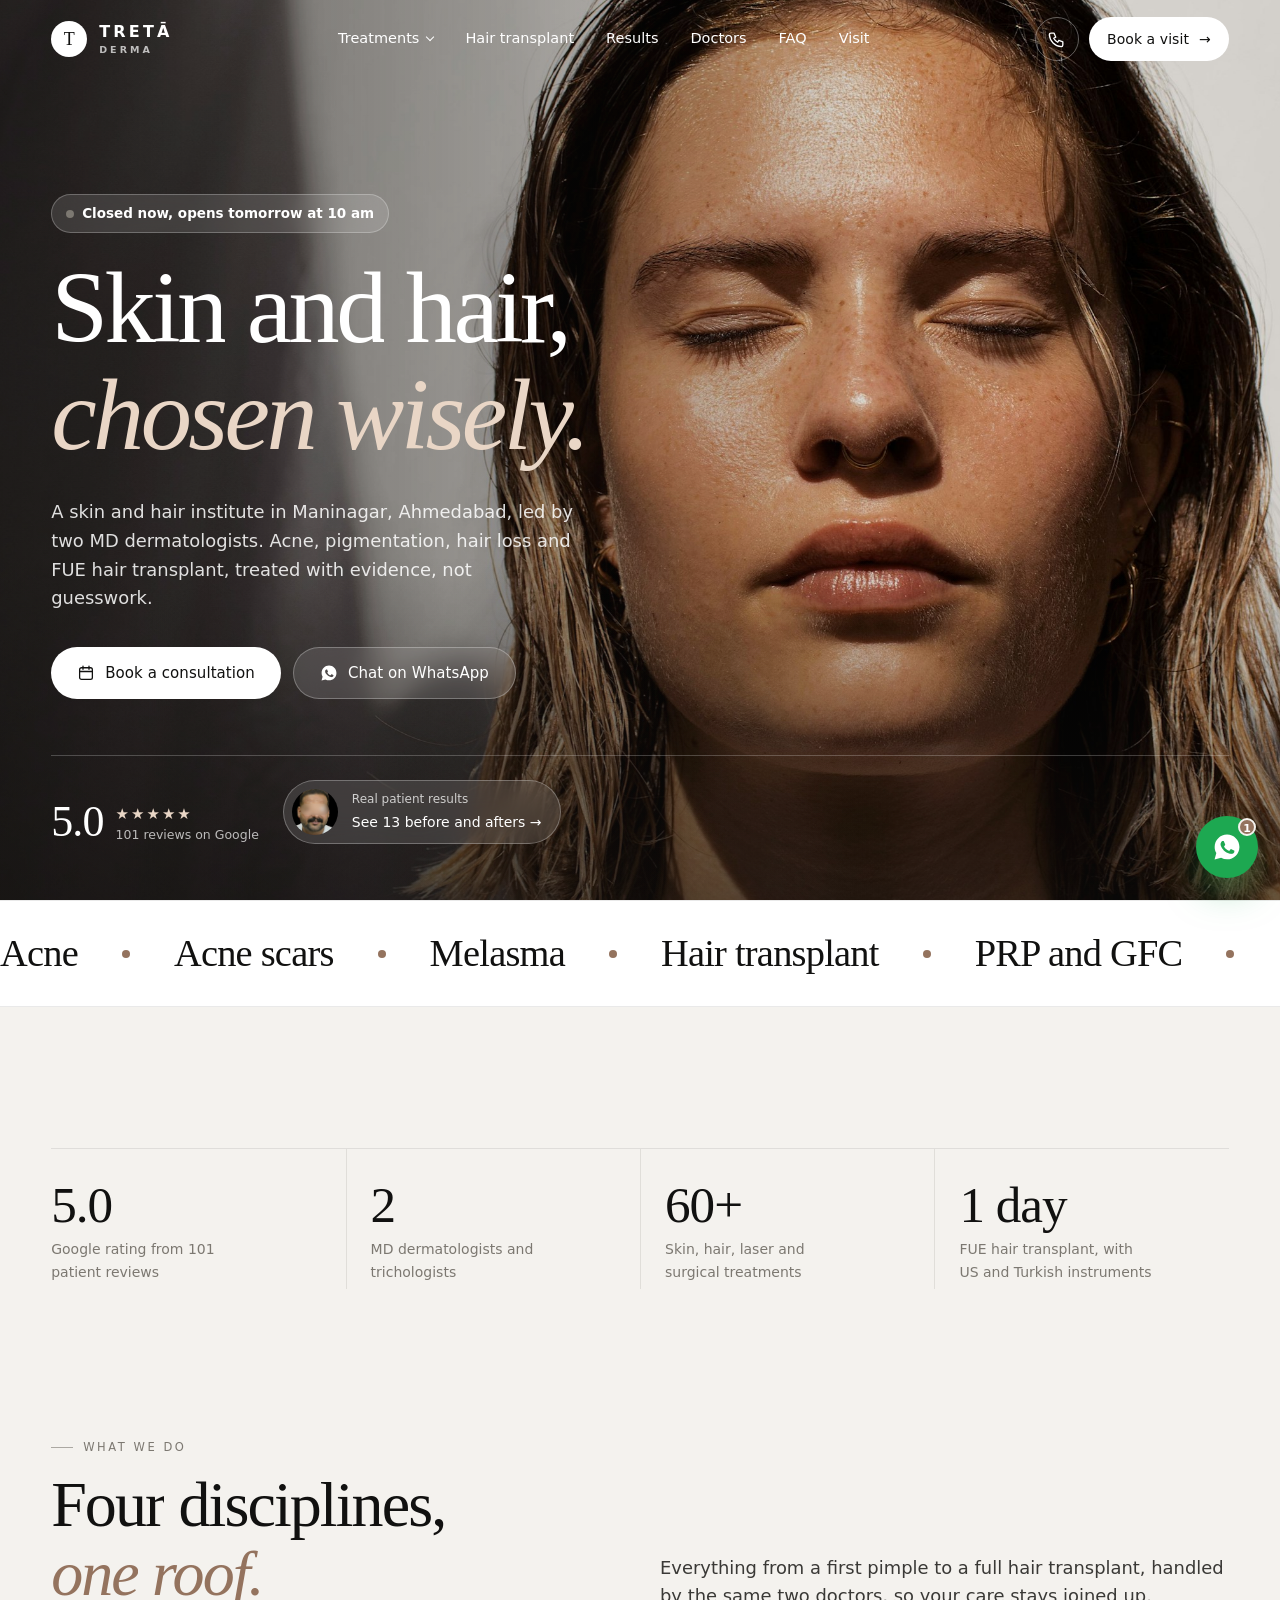
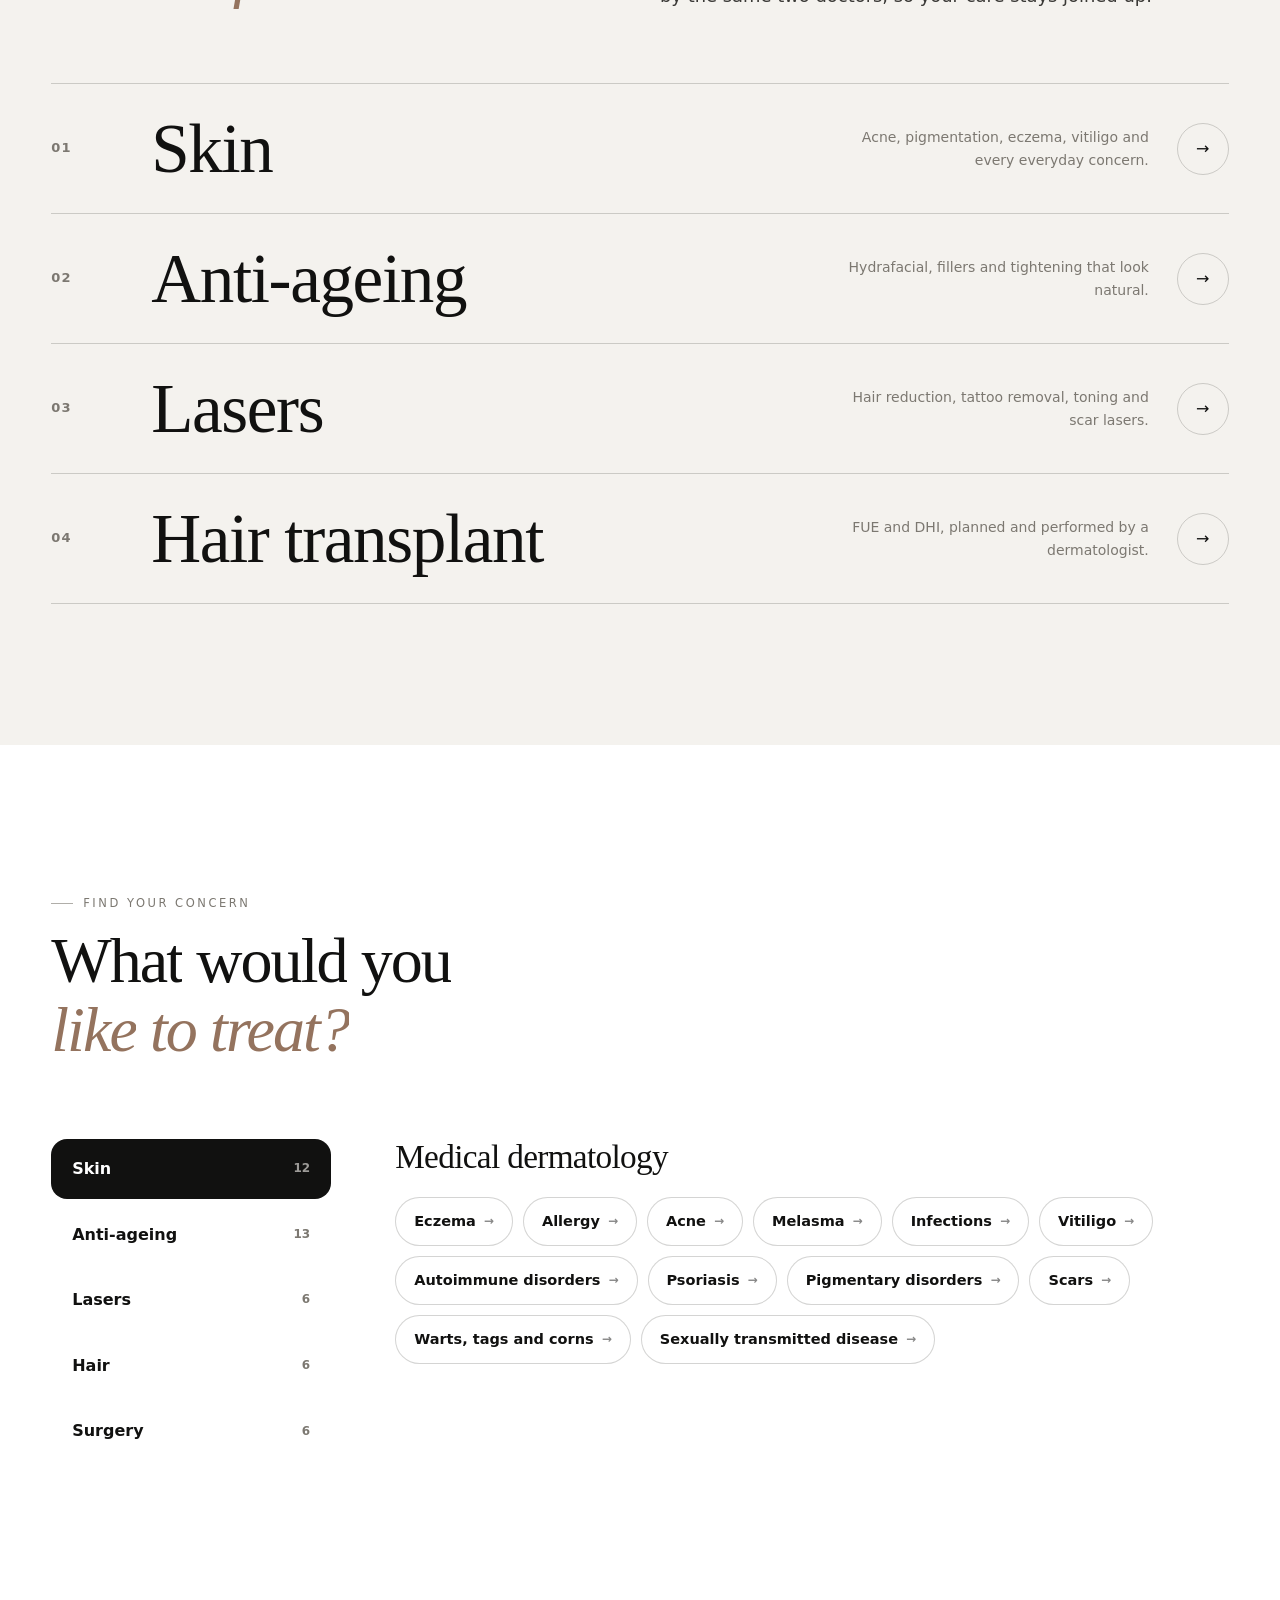
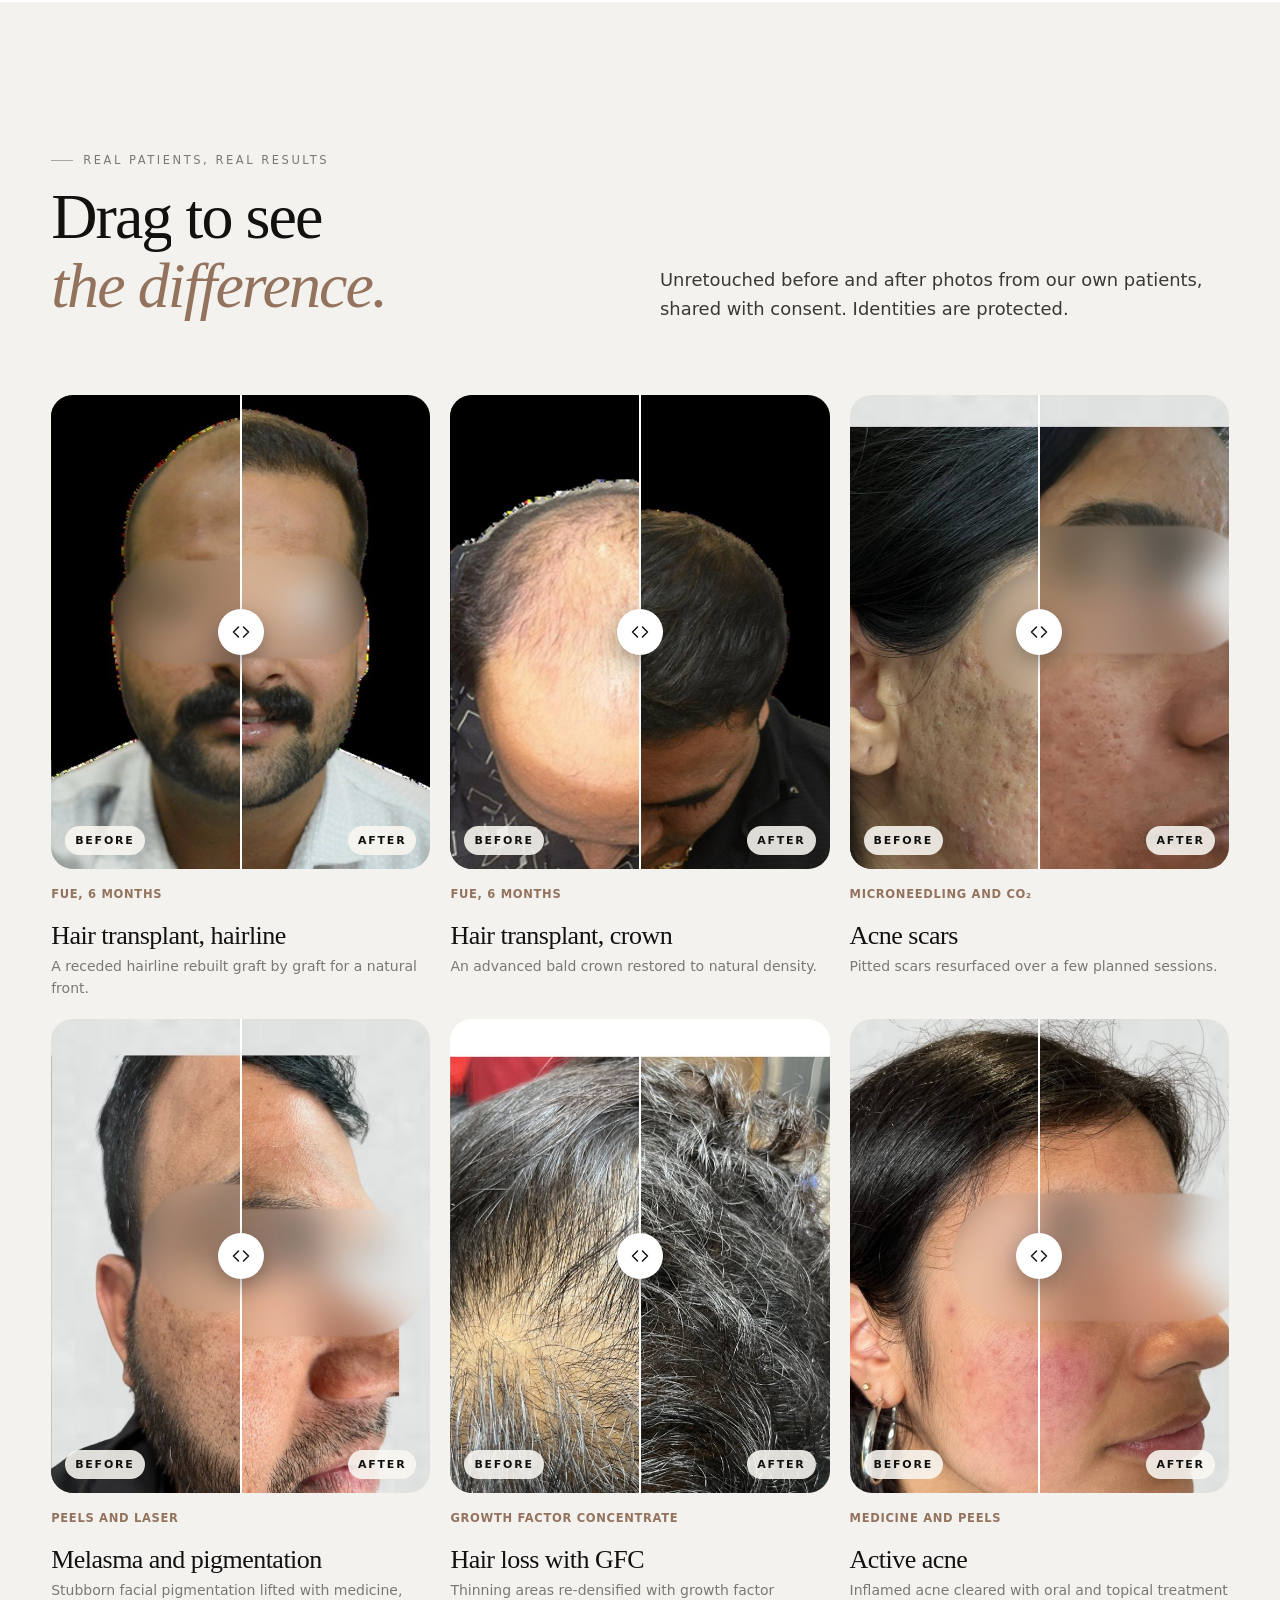
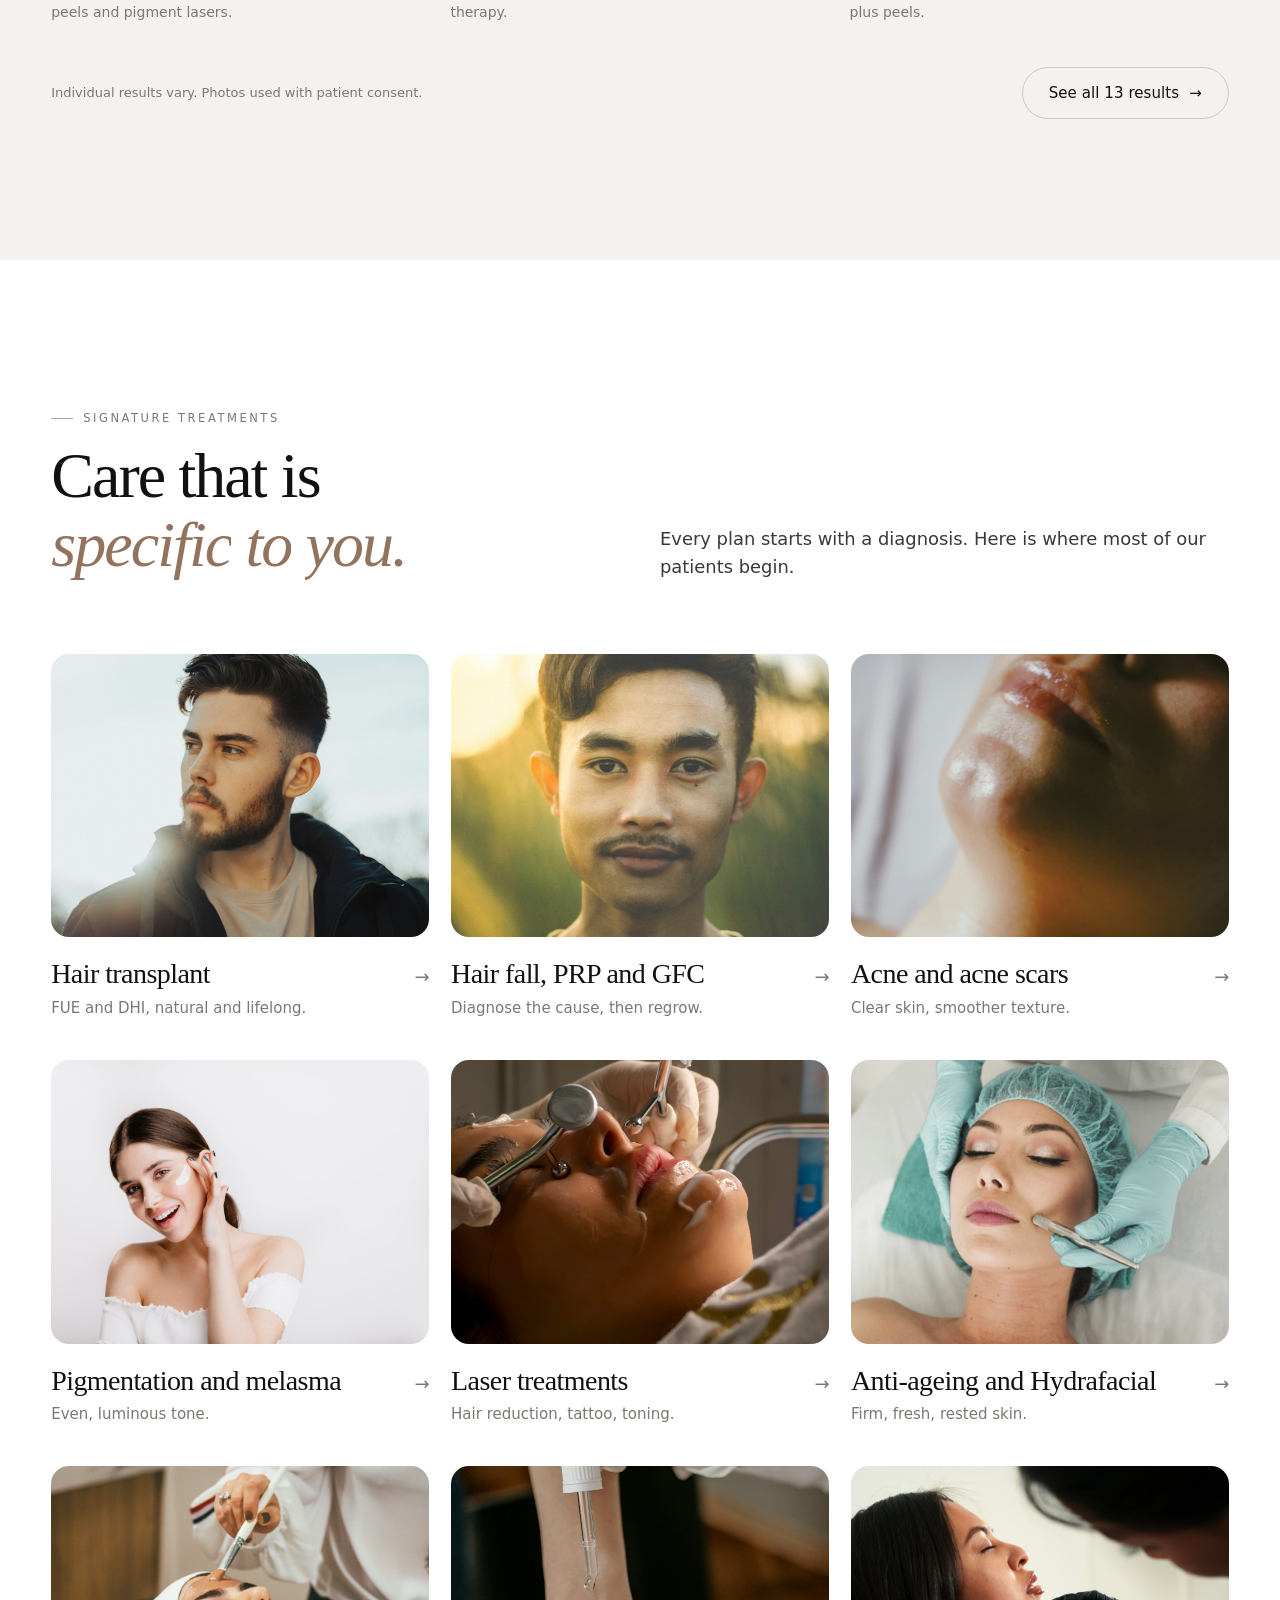
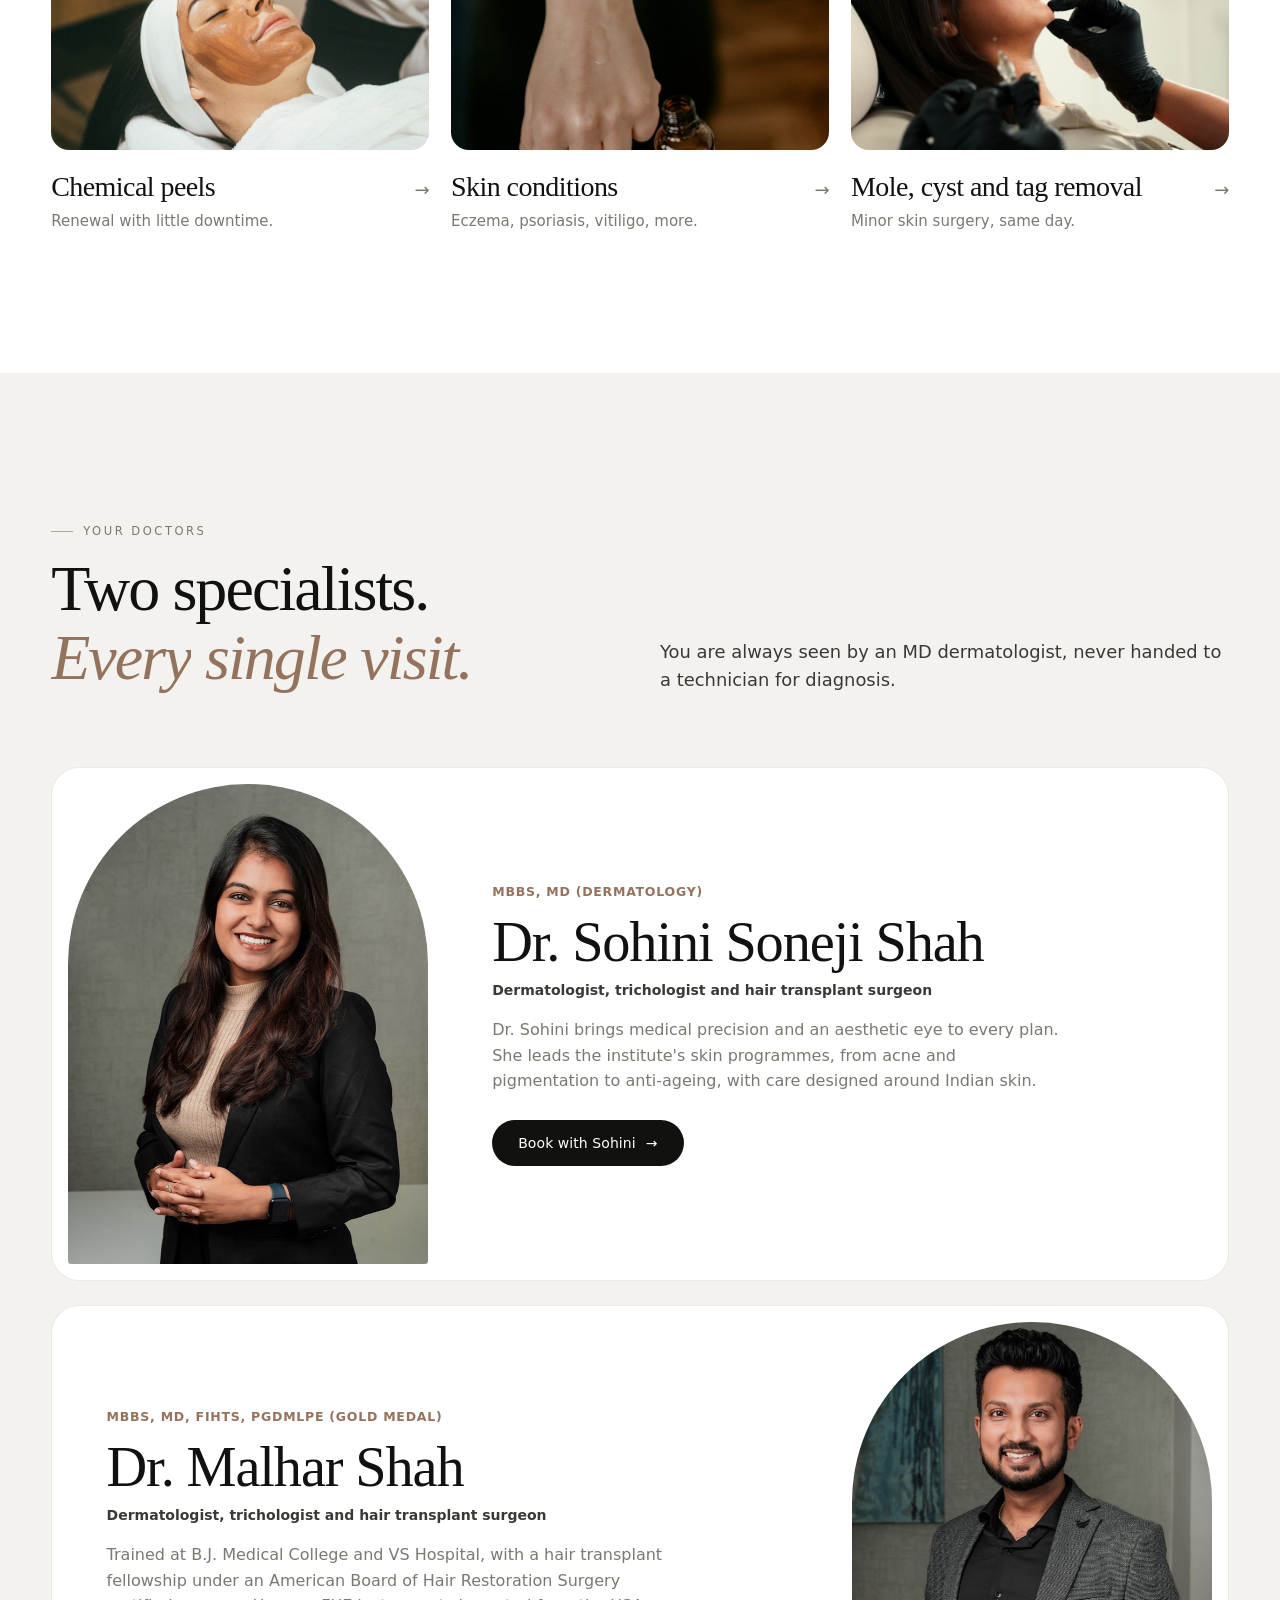
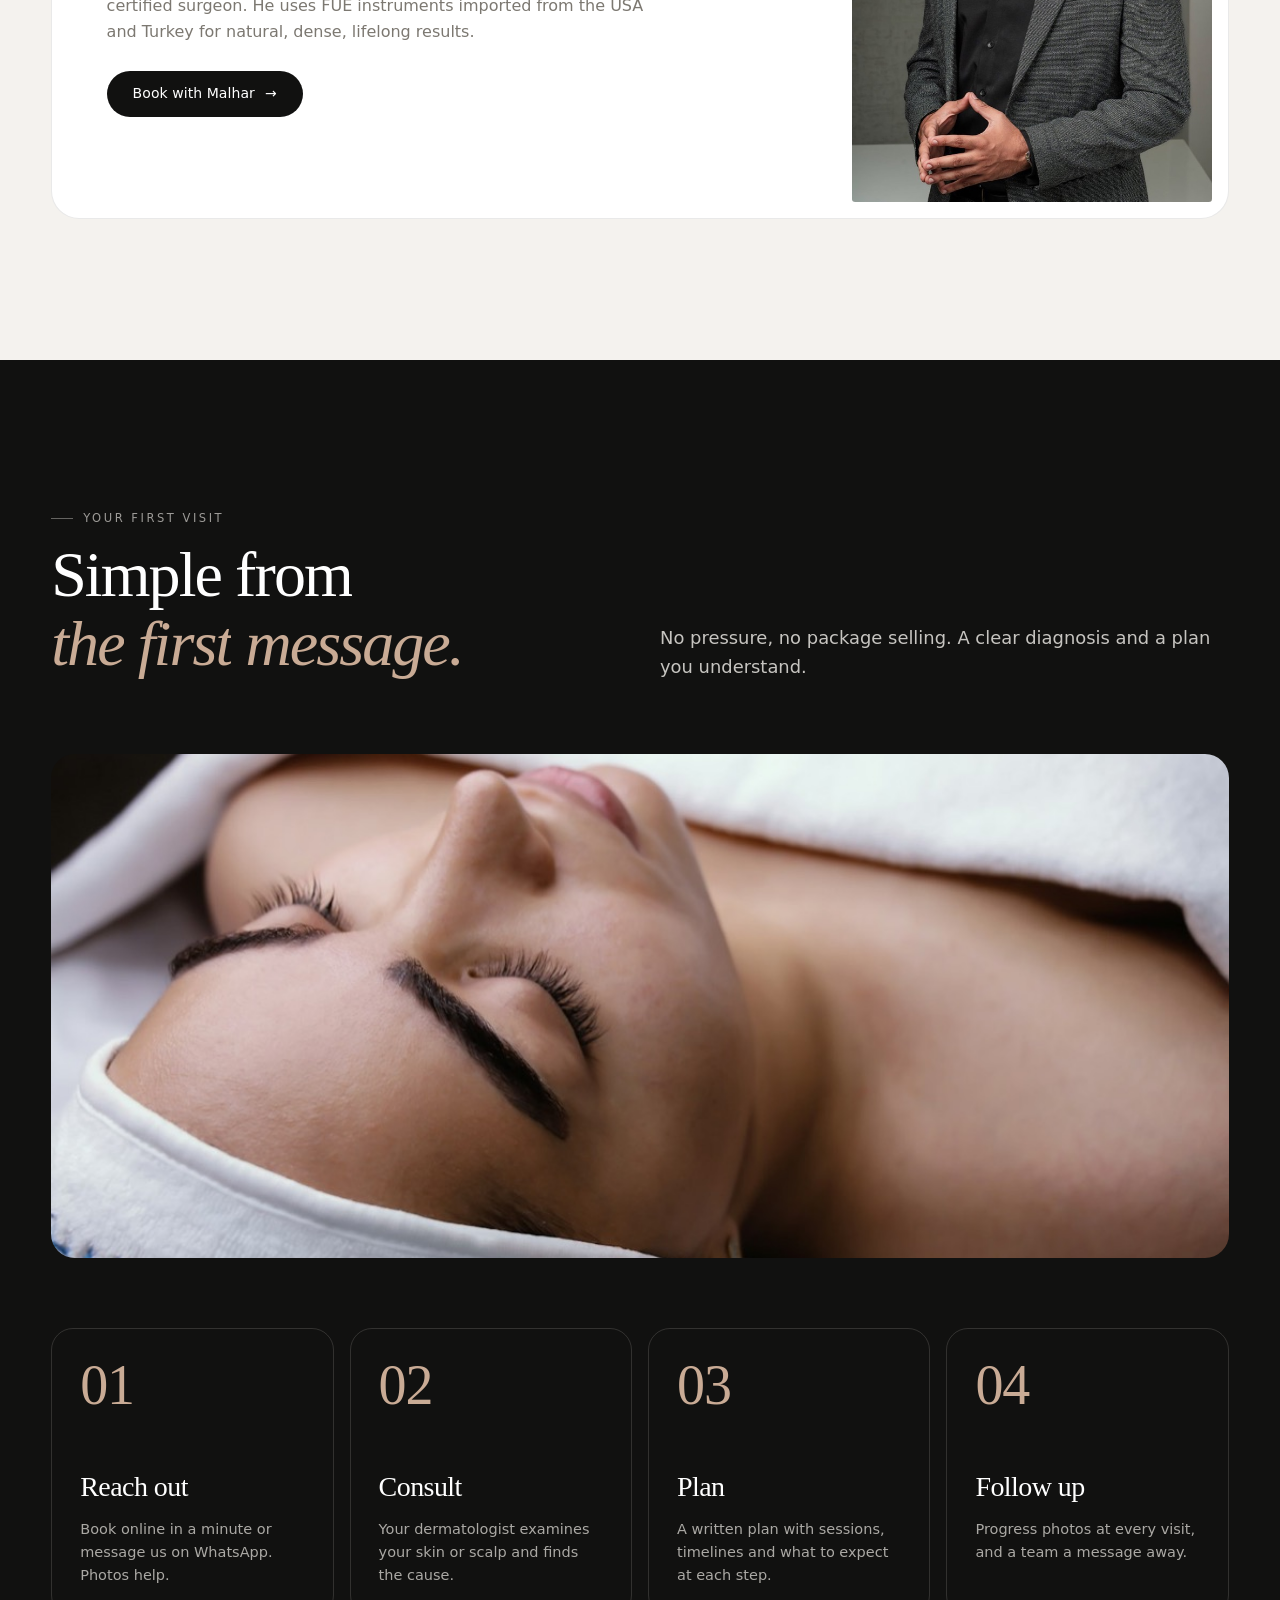
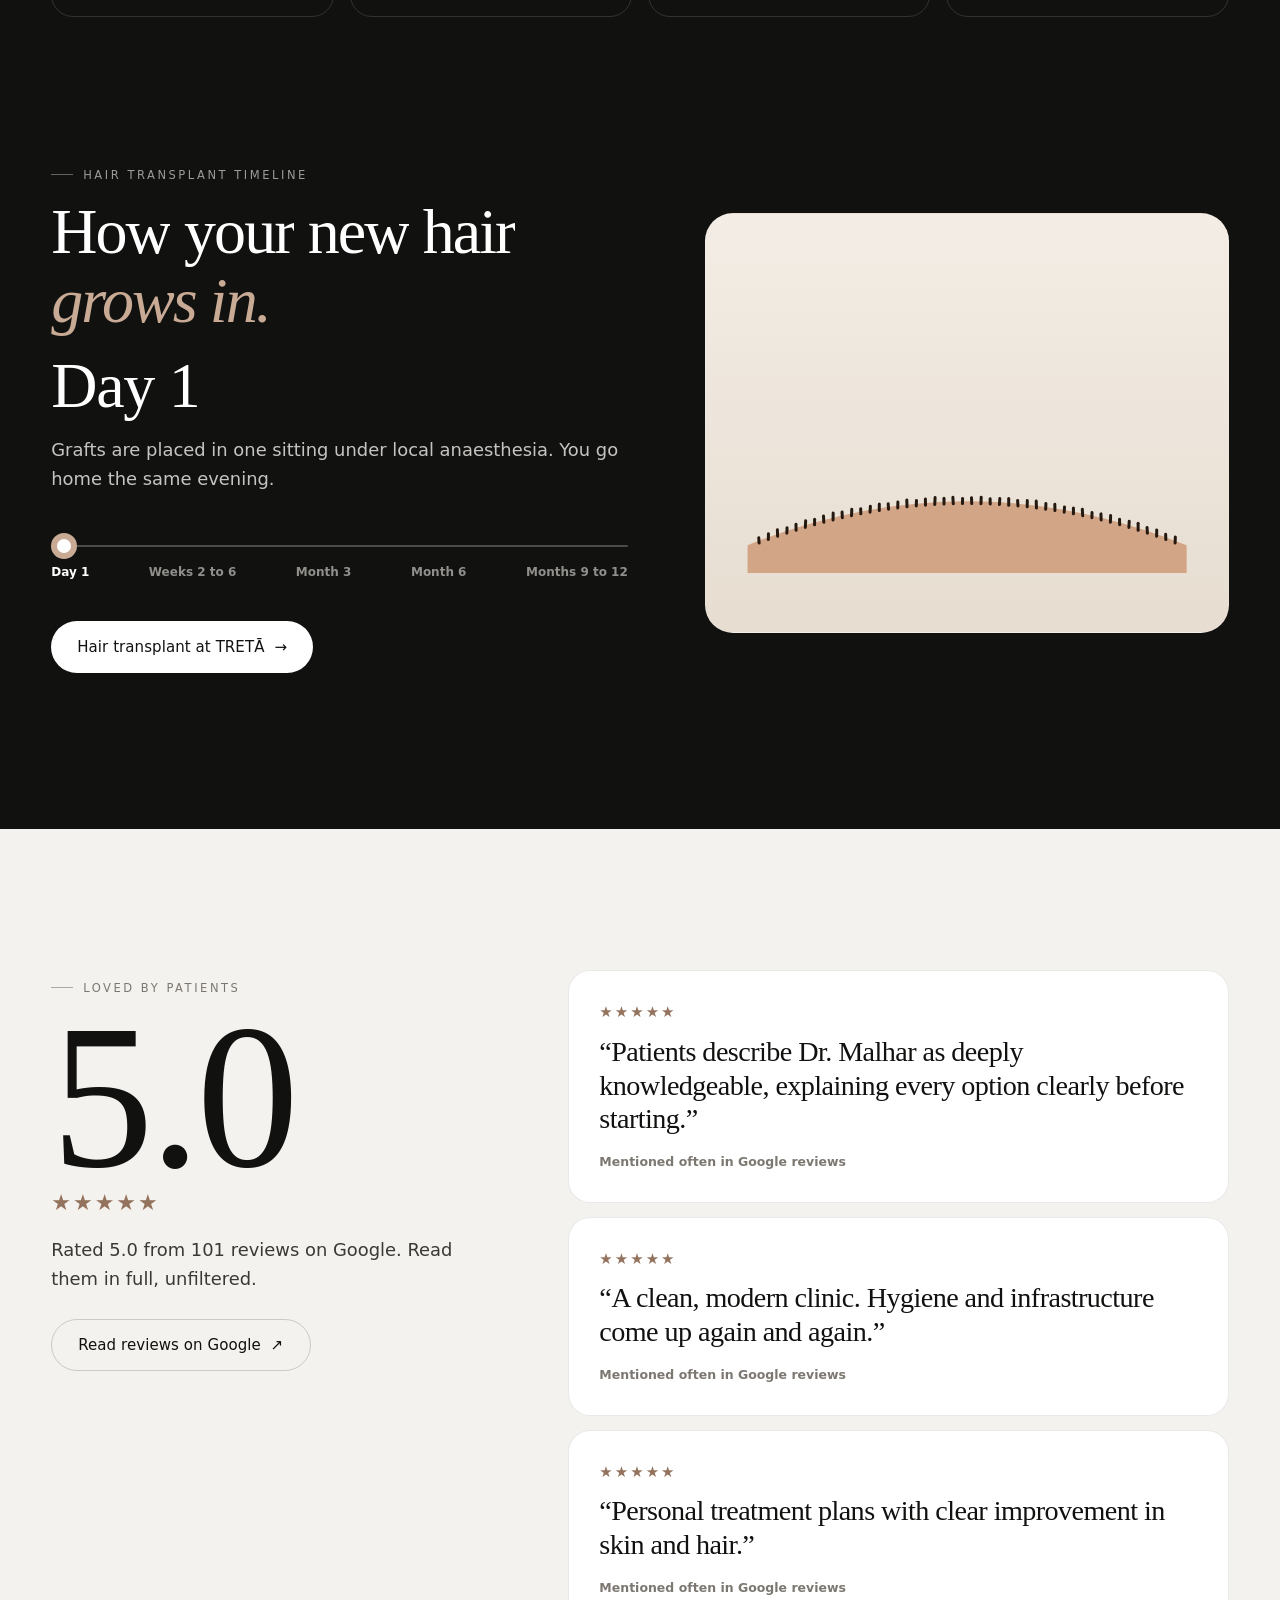
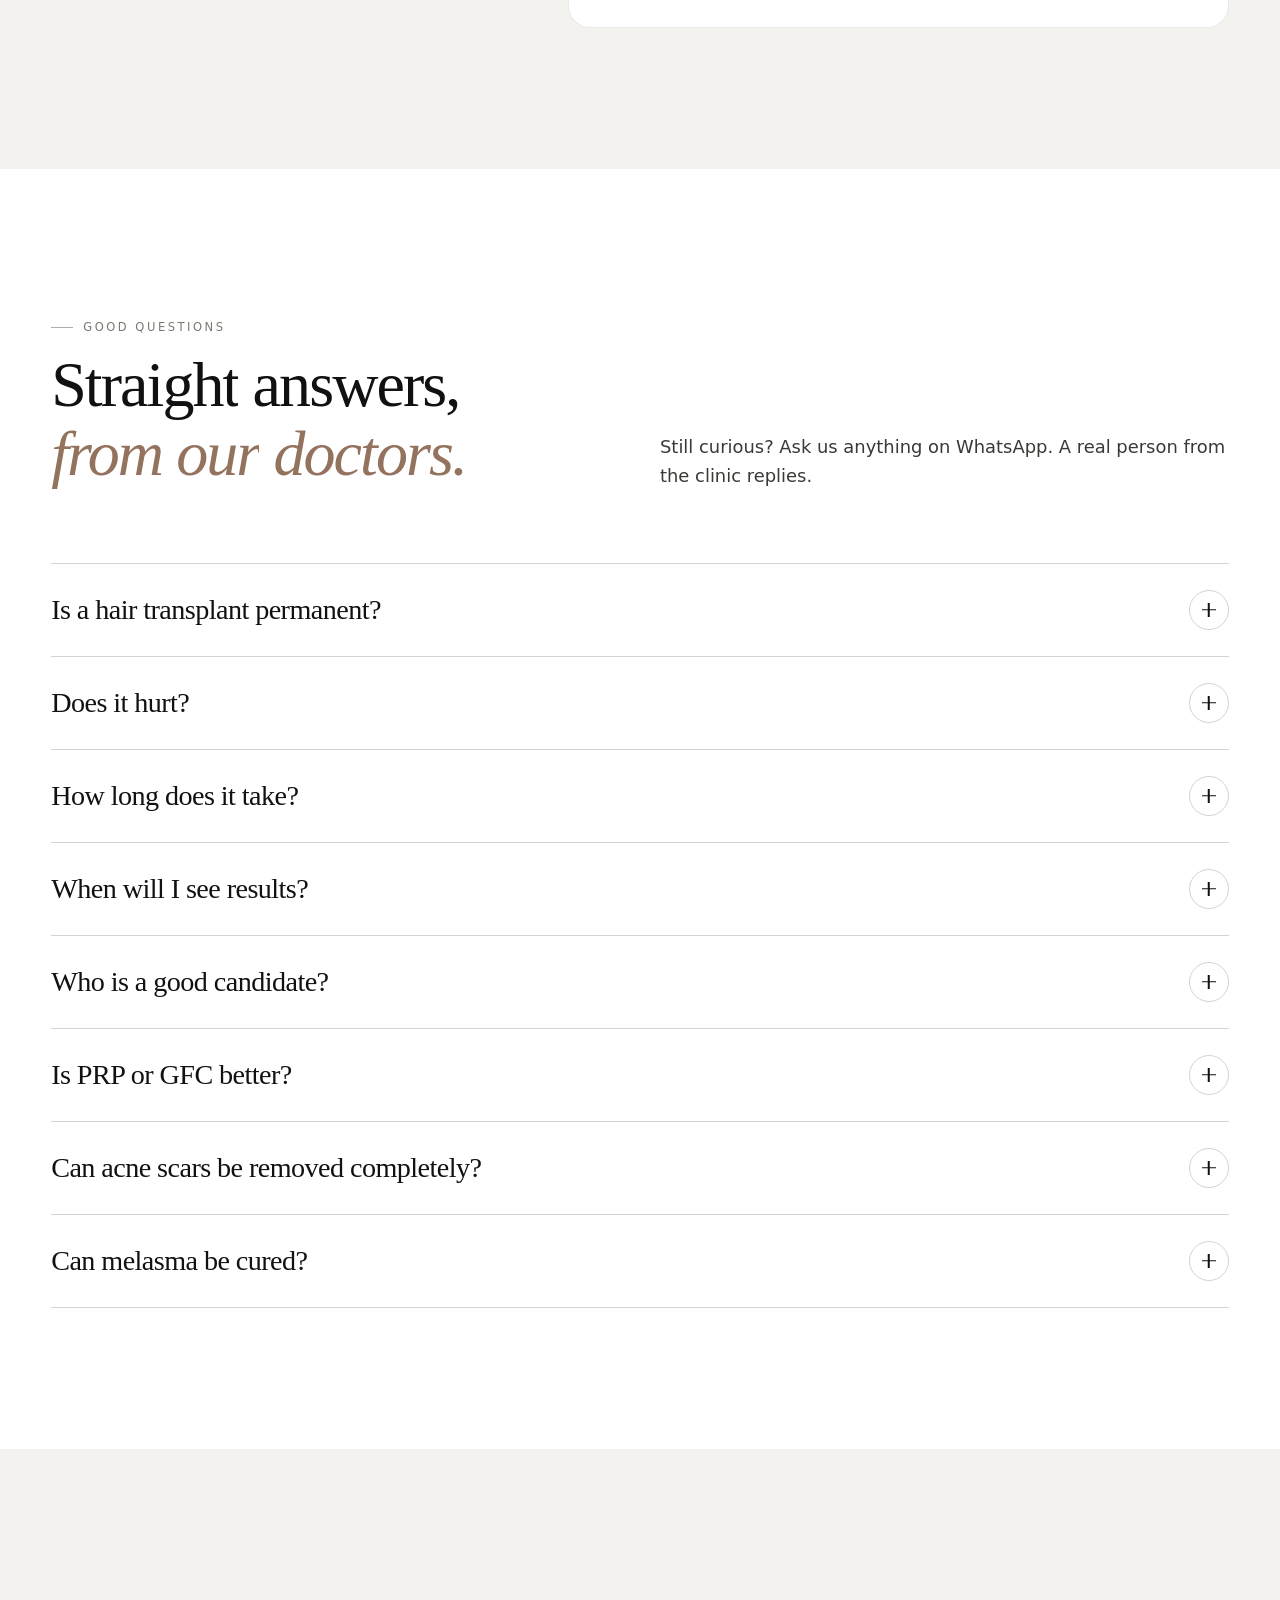
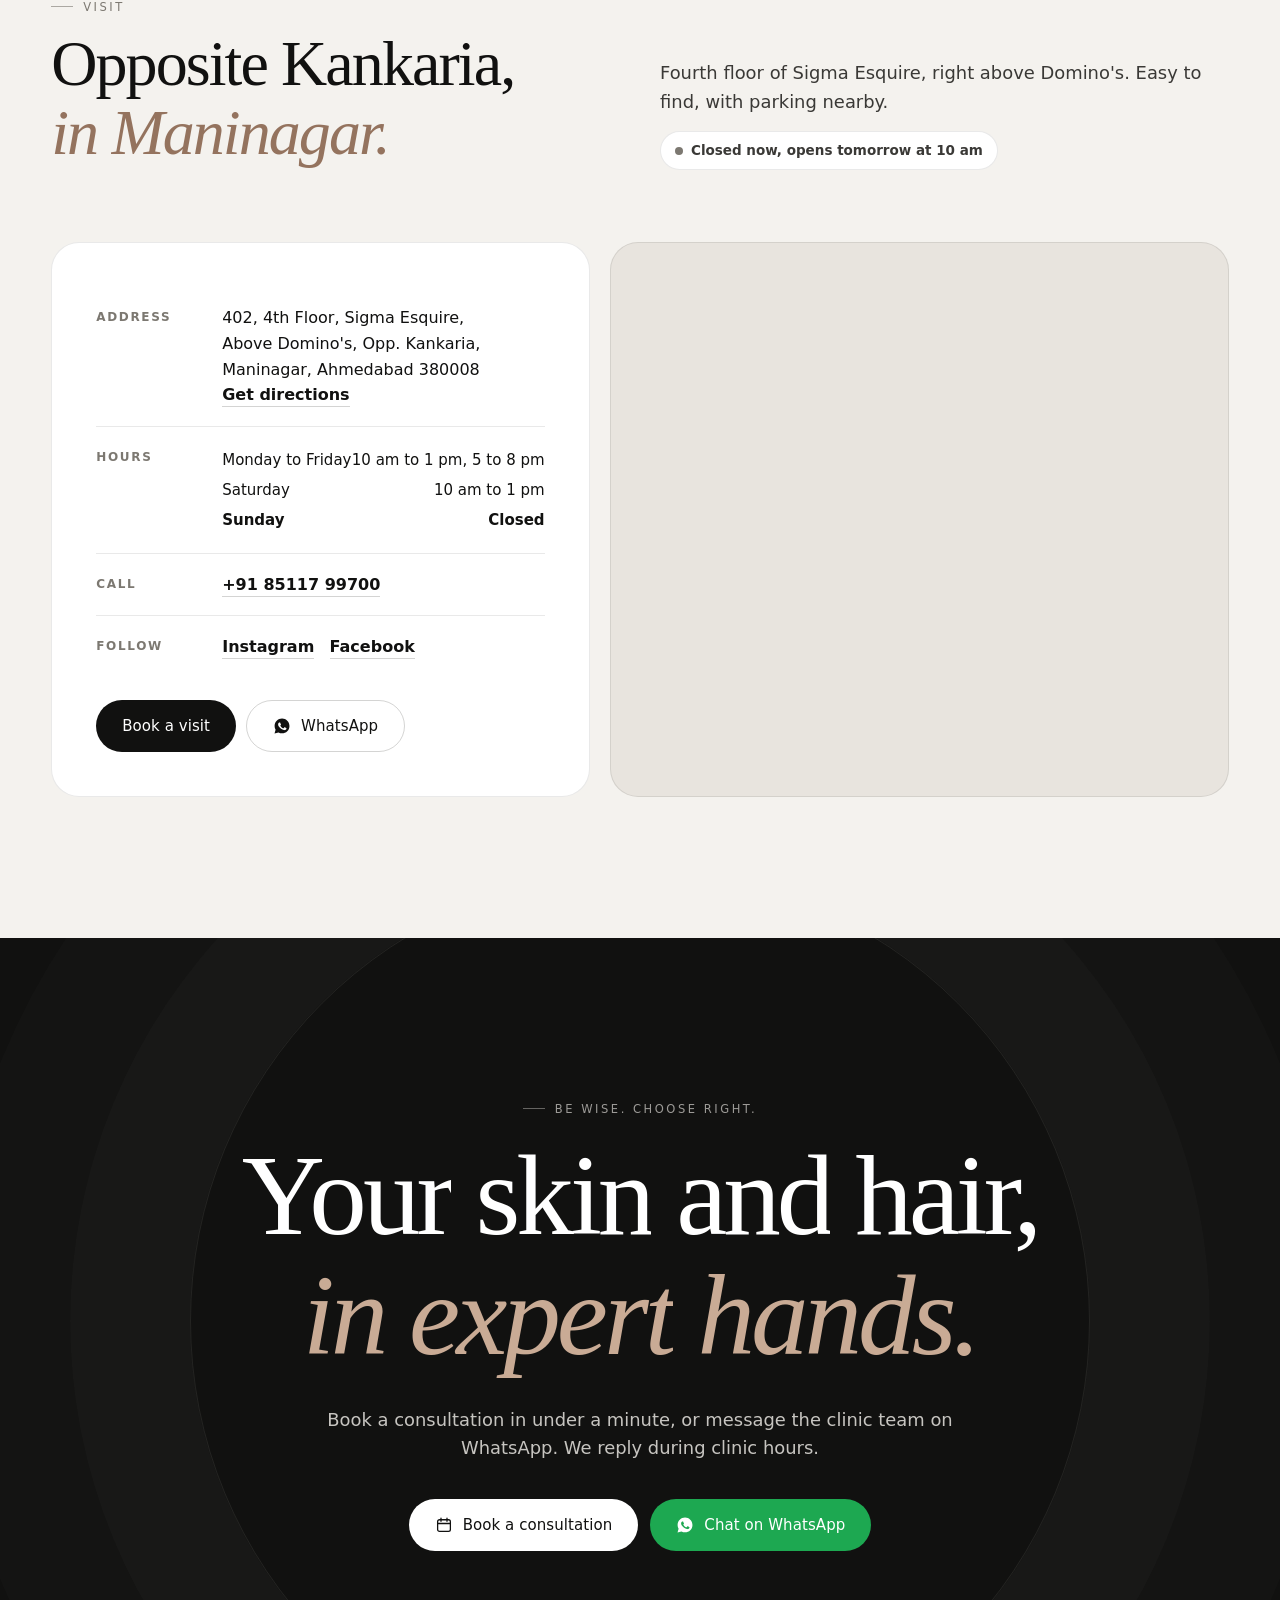
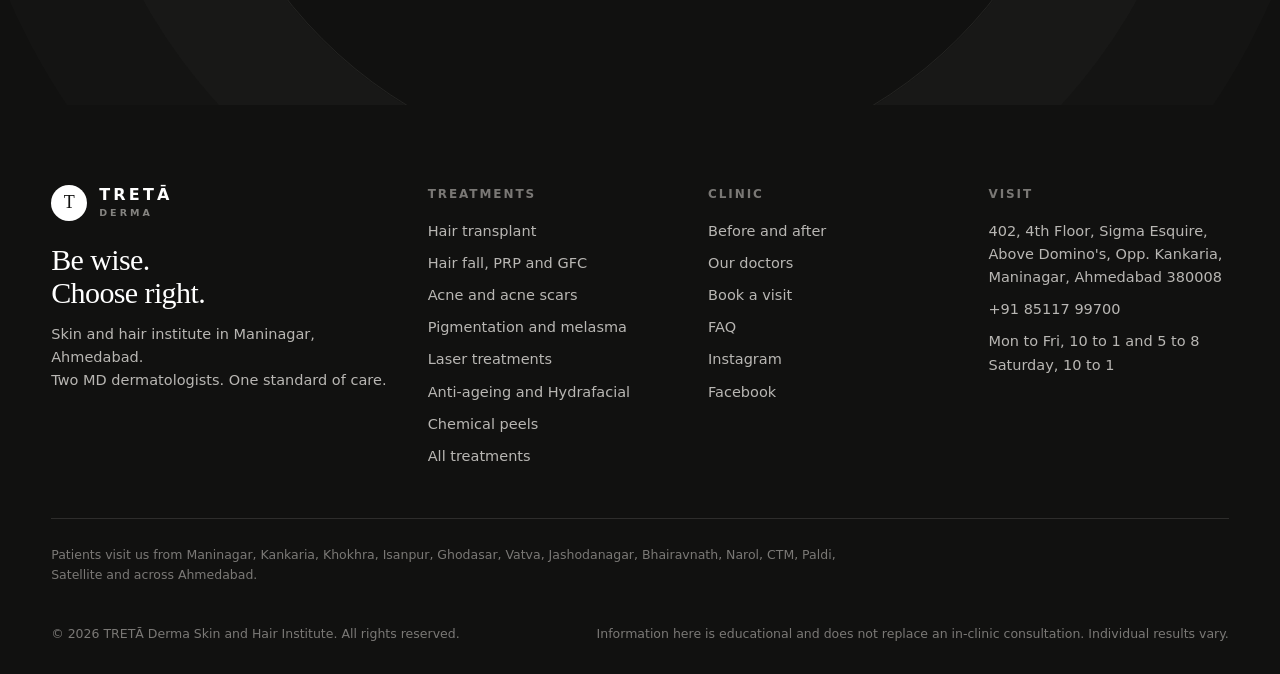
==== commit b1938949: "Minimal redesign: full-bleed photo hero, Gambetta and General Sans, photo cards, privacy blur on pat" ====
--- a/index.html
+++ b/index.html
@@ -1,36 +1,33 @@
 <!doctype html>
 <html lang="en-IN"><head><meta charset="utf-8"><meta name="viewport" content="width=device-width,initial-scale=1,viewport-fit=cover">
 <title>TRETĀ Derma | Dermatologist and Hair Transplant Clinic in Maninagar, Ahmedabad</title><meta name="description" content="TRETĀ Derma Skin and Hair Institute in Maninagar, Ahmedabad. MD dermatologists for acne, pigmentation, hair fall, lasers and FUE hair transplant. Rated 5.0 on Google. Book on WhatsApp."><link rel="canonical" href="https://nisarg2810.github.io/treta/">
-<meta name="robots" content="index,follow,max-image-preview:large"><meta name="theme-color" content="#F3EDE5">
+<meta name="robots" content="index,follow,max-image-preview:large"><meta name="theme-color" content="#F4F2EE">
 <meta name="geo.region" content="IN-GJ"><meta name="geo.placename" content="Maninagar, Ahmedabad">
 <meta property="og:type" content="website"><meta property="og:site_name" content="TRETĀ Derma"><meta property="og:locale" content="en_IN">
 <meta property="og:title" content="TRETĀ Derma | Dermatologist and Hair Transplant Clinic in Maninagar, Ahmedabad"><meta property="og:description" content="TRETĀ Derma Skin and Hair Institute in Maninagar, Ahmedabad. MD dermatologists for acne, pigmentation, hair fall, lasers and FUE hair transplant. Rated 5.0 on Google. Book on WhatsApp."><meta property="og:url" content="https://nisarg2810.github.io/treta/">
 <meta property="og:image" content="https://nisarg2810.github.io/treta/assets/og.jpg"><meta property="og:image:width" content="1200"><meta property="og:image:height" content="630">
 <meta name="twitter:card" content="summary_large_image"><meta name="twitter:title" content="TRETĀ Derma | Dermatologist and Hair Transplant Clinic in Maninagar, Ahmedabad"><meta name="twitter:description" content="TRETĀ Derma Skin and Hair Institute in Maninagar, Ahmedabad. MD dermatologists for acne, pigmentation, hair fall, lasers and FUE hair transplant. Rated 5.0 on Google. Book on WhatsApp."><meta name="twitter:image" content="https://nisarg2810.github.io/treta/assets/og.jpg">
 <link rel="icon" href="assets/favicon.svg" type="image/svg+xml"><link rel="apple-touch-icon" href="assets/logo-badge.png">
-<link rel="preconnect" href="https://fonts.googleapis.com"><link rel="preconnect" href="https://fonts.gstatic.com" crossorigin>
-<link href="https://fonts.googleapis.com/css2?family=Instrument+Serif:ital@0;1&family=Manrope:wght@400;500;600;700;800&display=swap" rel="stylesheet">
-<link rel="stylesheet" href="assets/site.css?v=4">
+<link rel="preconnect" href="https://api.fontshare.com"><link rel="preconnect" href="https://cdn.fontshare.com" crossorigin><link rel="preload" as="image" href="assets/photo/hero.jpg" imagesrcset="assets/photo/hero-m.jpg 1200w, assets/photo/hero.jpg 2800w" imagesizes="100vw">
+<link href="https://api.fontshare.com/v2/css?f[]=gambetta@300,301,400&f[]=general-sans@400,500,600&display=swap" rel="stylesheet">
+<link rel="stylesheet" href="assets/site.css?v=7">
 <script type="application/ld+json">{"@context": "https://schema.org", "@graph": [{"@type": ["MedicalClinic", "MedicalBusiness"], "@id": "https://nisarg2810.github.io/treta/#clinic", "name": "TRETĀ Derma Skin and Hair Institute", "alternateName": ["Treta Derma", "TRETA Derma"], "url": "https://nisarg2810.github.io/treta/", "logo": "https://nisarg2810.github.io/treta/assets/logo-badge.png", "image": "https://nisarg2810.github.io/treta/assets/og.jpg", "telephone": "+918511799700", "medicalSpecialty": "Dermatology", "priceRange": "₹₹", "slogan": "Be wise. Choose right.", "address": {"@type": "PostalAddress", "streetAddress": "402, 4th Floor, Sigma Esquire, Above Domino's, Opp. Kankaria", "addressLocality": "Maninagar, Ahmedabad", "addressRegion": "Gujarat", "postalCode": "380008", "addressCountry": "IN"}, "hasMap": "https://www.google.com/maps/search/?api=1&query=Treta+Derma+Skin+and+Hair+Institute+Sigma+Esquire+Maninagar+Ahmedabad", "areaServed": {"@type": "City", "name": "Ahmedabad"}, "openingHoursSpecification": [{"@type": "OpeningHoursSpecification", "dayOfWeek": ["Monday", "Tuesday", "Wednesday", "Thursday", "Friday"], "opens": "10:00", "closes": "13:00"}, {"@type": "OpeningHoursSpecification", "dayOfWeek": ["Monday", "Tuesday", "Wednesday", "Thursday", "Friday"], "opens": "17:00", "closes": "20:00"}, {"@type": "OpeningHoursSpecification", "dayOfWeek": "Saturday", "opens": "10:00", "closes": "13:00"}], "aggregateRating": {"@type": "AggregateRating", "ratingValue": "5.0", "reviewCount": "101", "bestRating": "5"}, "sameAs": ["https://www.instagram.com/tretaderma/", "https://www.facebook.com/61562841763497"], "availableService": [{"@type": "MedicalProcedure", "name": "Hair transplant", "url": "https://nisarg2810.github.io/treta/hair-transplant-ahmedabad.html"}, {"@type": "MedicalProcedure", "name": "Hair fall, PRP and GFC", "url": "https://nisarg2810.github.io/treta/hair-loss-treatment.html"}, {"@type": "MedicalProcedure", "name": "Acne and acne scars", "url": "https://nisarg2810.github.io/treta/acne-scar-treatment.html"}, {"@type": "MedicalProcedure", "name": "Pigmentation and melasma", "url": "https://nisarg2810.github.io/treta/pigmentation-melasma-treatment.html"}, {"@type": "MedicalProcedure", "name": "Laser treatments", "url": "https://nisarg2810.github.io/treta/laser-treatment-ahmedabad.html"}, {"@type": "MedicalProcedure", "name": "Anti-ageing and Hydrafacial", "url": "https://nisarg2810.github.io/treta/anti-ageing-hydrafacial.html"}, {"@type": "MedicalProcedure", "name": "Chemical peels", "url": "https://nisarg2810.github.io/treta/chemical-peels.html"}, {"@type": "MedicalProcedure", "name": "Skin conditions", "url": "https://nisarg2810.github.io/treta/skin-disease-treatment.html"}, {"@type": "MedicalProcedure", "name": "Mole, cyst and tag removal", "url": "https://nisarg2810.github.io/treta/mole-cyst-skin-tag-removal.html"}], "employee": [{"@type": "Physician", "name": "Dr. Sohini Soneji Shah", "medicalSpecialty": "Dermatology", "description": "Dermatologist, trichologist and hair transplant surgeon", "hasCredential": "MBBS, MD Dermatology", "image": "https://nisarg2810.github.io/treta/assets/doctors/doctor-female.jpg", "worksFor": {"@id": "https://nisarg2810.github.io/treta/#clinic"}}, {"@type": "Physician", "name": "Dr. Malhar Shah", "medicalSpecialty": "Dermatology", "description": "Dermatologist, trichologist and hair transplant surgeon", "hasCredential": "MBBS, MD, FIHTS, PGDMLPE", "image": "https://nisarg2810.github.io/treta/assets/doctors/doctor-male.jpg", "worksFor": {"@id": "https://nisarg2810.github.io/treta/#clinic"}}]}, {"@type": "WebSite", "@id": "https://nisarg2810.github.io/treta/#site", "url": "https://nisarg2810.github.io/treta/", "name": "TRETĀ Derma", "inLanguage": "en-IN", "publisher": {"@id": "https://nisarg2810.github.io/treta/#clinic"}}, {"@type": "FAQPage", "mainEntity": [{"@type": "Question", "name": "Is a hair transplant permanent?", "acceptedAnswer": {"@type": "Answer", "text": "Yes. Transplanted follicles come from the DHT resistant donor zone, so when the procedure is done correctly they keep growing for life."}}, {"@type": "Question", "name": "Does it hurt?", "acceptedAnswer": {"@type": "Answer", "text": "It is done under local anaesthesia. You stay awake and comfortable, and can watch TV or rest. You feel mild discomfort only during the numbing injection, with some soreness for a day or two."}}, {"@type": "Question", "name": "How long does it take?", "acceptedAnswer": {"@type": "Answer", "text": "Most transplants finish in one day. Around 2000 grafts take 5 to 6 hours. 3000 to 4000 grafts take roughly 7 to 9 hours, decided after a scalp analysis."}}, {"@type": "Question", "name": "When will I see results?", "acceptedAnswer": {"@type": "Answer", "text": "Transplanted hair sheds in 2 to 6 weeks, which is normal. New growth starts around month 3, clear improvement shows by month 6, and the final result arrives at 9 to 12 months."}}, {"@type": "Question", "name": "Who is a good candidate?", "acceptedAnswer": {"@type": "Answer", "text": "Adults above 23 with stable hair loss, a healthy donor area, good general health and realistic expectations. We usually advise against surgery before 23, since baldness may still be progressing."}}, {"@type": "Question", "name": "Is PRP or GFC better?", "acceptedAnswer": {"@type": "Answer", "text": "Both use growth factors from your own blood. GFC is a more concentrated, refined preparation. Your doctor will suggest one based on your hair loss and goals."}}, {"@type": "Question", "name": "Can acne scars be removed completely?", "acceptedAnswer": {"@type": "Answer", "text": "Most scars can be improved a lot, often by 50 to 80 percent, though complete removal is rare. The right mix of treatments makes the biggest difference."}}, {"@type": "Question", "name": "Can melasma be cured?", "acceptedAnswer": {"@type": "Answer", "text": "Melasma can be controlled very well, but it can return with sun or hormones. That is why maintenance and sunscreen matter."}}]}]}</script>
 </head><body>
 <a class="skip" href="#main">Skip to content</a>
-<header class="hdr"><div class="wrap"><a class="brand" href="./" aria-label="TRETĀ Derma home"><span class="mark" aria-hidden="true">T</span><span class="wm"><b>TRETĀ</b><span>Derma</span></span></a>
+<header class="hdr over"><div class="wrap"><a class="brand" href="./" aria-label="TRETĀ Derma home"><span class="mark" aria-hidden="true">T</span><span class="wm"><b>TRETĀ</b><span>Derma</span></span></a>
 <nav class="nav" aria-label="Main"><div class="dd"><button type="button" aria-expanded="false">Treatments</button><div class="dd-menu"><a href="hair-transplant-ahmedabad.html"><span class="ic" aria-hidden="true"><svg viewBox="0 0 24 24"><path d="M3 20.5h18"/><path d="M7 20.5c0-5 .8-9 2.5-13M11.5 20.5c0-6 .4-10.5 1.4-15M16 20.5c0-4.6 1-8.3 3-11.5"/><circle cx="9.5" cy="7.5" r=".9"/><circle cx="12.9" cy="5.5" r=".9"/><circle cx="19" cy="9" r=".9"/></svg></span><span><b>Hair transplant</b><small>FUE and DHI, natural and lifelong</small></span></a><a href="hair-loss-treatment.html"><span class="ic" aria-hidden="true"><svg viewBox="0 0 24 24"><path d="M14.5 3.5l6 6M17.5 6.5 8 16l-2.5.5.5-2.5 9.5-9.5M5.5 18.5 3 21"/><path d="M10.5 9.5l4 4"/></svg></span><span><b>Hair fall, PRP and GFC</b><small>Diagnose the cause, then regrow</small></span></a><a href="acne-scar-treatment.html"><span class="ic" aria-hidden="true"><svg viewBox="0 0 24 24"><path d="M12 3c4.4 0 7.5 3.4 7.5 8.2 0 5-3.4 9.8-7.5 9.8s-7.5-4.8-7.5-9.8C4.5 6.4 7.6 3 12 3Z"/><circle cx="9" cy="11" r=".9"/><circle cx="14.5" cy="9.5" r=".9"/><circle cx="13.5" cy="14.5" r=".9"/><circle cx="9.5" cy="15.5" r=".6"/></svg></span><span><b>Acne and acne scars</b><small>Clear skin, smoother texture</small></span></a><a href="pigmentation-melasma-treatment.html"><span class="ic" aria-hidden="true"><svg viewBox="0 0 24 24"><circle cx="12" cy="12" r="4.2"/><path d="M12 2.5v2.2M12 19.3v2.2M2.5 12h2.2M19.3 12h2.2M5.3 5.3l1.6 1.6M17.1 17.1l1.6 1.6M5.3 18.7l1.6-1.6M17.1 6.9l1.6-1.6"/></svg></span><span><b>Pigmentation and melasma</b><small>Even, luminous tone</small></span></a><a href="laser-treatment-ahmedabad.html"><span class="ic" aria-hidden="true"><svg viewBox="0 0 24 24"><rect x="3" y="9" width="9" height="6" rx="1.5"/><path d="M12 12h3"/><path d="M16.5 12h5M17.5 8.5l3.5-2M17.5 15.5l3.5 2"/></svg></span><span><b>Laser treatments</b><small>Hair reduction, tattoo, toning</small></span></a><a href="anti-ageing-hydrafacial.html"><span class="ic" aria-hidden="true"><svg viewBox="0 0 24 24"><path d="M12 3c4 0 7 3.1 7 7.6 0 3.2-1.2 6.2-3.4 8.2a5.3 5.3 0 0 1-7.2 0C6.2 16.8 5 13.8 5 10.6 5 6.1 8 3 12 3Z"/><path d="M9.2 10.5h.01M14.8 10.5h.01M9.8 14.8c1.3 1 3.1 1 4.4 0"/><path d="M19.5 4.5l1-1M20.5 7h1.2"/></svg></span><span><b>Anti-ageing and Hydrafacial</b><small>Firm, fresh, rested skin</small></span></a><a href="chemical-peels.html"><span class="ic" aria-hidden="true"><svg viewBox="0 0 24 24"><path d="M12 3.2s5.8 6.3 5.8 10.2a5.8 5.8 0 0 1-11.6 0C6.2 9.5 12 3.2 12 3.2Z"/><path d="M9 14.5a3 3 0 0 0 3 3"/></svg></span><span><b>Chemical peels</b><small>Renewal with little downtime</small></span></a><a href="skin-disease-treatment.html"><span class="ic" aria-hidden="true"><svg viewBox="0 0 24 24"><path d="M12 3 4.5 6v5.5c0 4.6 3.2 8.4 7.5 9.5 4.3-1.1 7.5-4.9 7.5-9.5V6L12 3Z"/><path d="M9 12h6M12 9v6"/></svg></span><span><b>Skin conditions</b><small>Eczema, psoriasis, vitiligo, more</small></span></a><a href="mole-cyst-skin-tag-removal.html"><span class="ic" aria-hidden="true"><svg viewBox="0 0 24 24"><path d="M4 20l6.5-6.5M10.5 13.5l7.8-7.8a1.8 1.8 0 0 0-2.5-2.5L8 11l2.5 2.5Z"/><path d="M14 5l5 5"/></svg></span><span><b>Mole, cyst and tag removal</b><small>Minor skin surgery, same day</small></span></a></div></div>
 <a href="hair-transplant-ahmedabad.html">Hair transplant</a><a href="results.html">Results</a><a href="doctors.html">Doctors</a><a href="./#faq">FAQ</a><a href="./#visit">Visit</a></nav>
 <div class="hdr-cta"><a class="icon-btn" href="tel:+918511799700" aria-label="Call the clinic"><svg viewBox="0 0 24 24" fill="none" stroke="currentColor" stroke-width="1.7" stroke-linecap="round" stroke-linejoin="round" aria-hidden="true"><path d="M5 4h4l2 5-2.5 1.5a11 11 0 0 0 5 5L15 13l5 2v4a2 2 0 0 1-2 2A16 16 0 0 1 3 6a2 2 0 0 1 2-2"/></svg></a><a class="btn btn-ink" href="book.html" data-book="">Book a visit <span class="arrow">→</span></a>
 <button class="icon-btn burger" type="button" aria-label="Open menu" aria-expanded="false"><svg viewBox="0 0 24 24" fill="none" stroke="currentColor" stroke-width="1.7"><path d="M4 8h16M4 16h16"/></svg></button></div></div></header>
 <div class="mnav" aria-label="Mobile menu"><a href="./">Home</a><a href="treatments.html">Treatments</a><div class="sub"><a href="hair-transplant-ahmedabad.html">Hair transplant</a><a href="hair-loss-treatment.html">Hair fall, PRP and GFC</a><a href="acne-scar-treatment.html">Acne and acne scars</a><a href="pigmentation-melasma-treatment.html">Pigmentation and melasma</a><a href="laser-treatment-ahmedabad.html">Laser treatments</a><a href="anti-ageing-hydrafacial.html">Anti-ageing and Hydrafacial</a><a href="chemical-peels.html">Chemical peels</a><a href="skin-disease-treatment.html">Skin conditions</a><a href="mole-cyst-skin-tag-removal.html">Mole, cyst and tag removal</a></div><a href="results.html">Results</a><a href="doctors.html">Doctors</a><a href="./#faq">FAQ</a><a href="./#visit">Visit us</a><a class="btn btn-ink" href="book.html">Book a visit</a></div>
 <main id="main">
-<section class="hero"><div class="wrap hero-grid"><div>
-<span class="status" data-status></span>
-<h1 class="display split">Clear skin.<br>Fuller hair.<br><em>Chosen wisely.</em></h1>
-<p class="lead rv">TRETĀ Derma is a skin and hair institute in Maninagar, Ahmedabad, led by two MD dermatologists. Acne, pigmentation, hair loss and FUE hair transplant, treated with evidence, not guesswork.</p>
-<div class="hero-ctas rv d1"><a class="btn btn-ink" href="book.html" data-book=""><svg viewBox="0 0 24 24" fill="none" stroke="currentColor" stroke-width="1.7" stroke-linecap="round" aria-hidden="true"><rect x="3.5" y="5" width="17" height="15.5" rx="2.5"/><path d="M3.5 10h17M8 3v4M16 3v4"/></svg> Book a consultation</a><a class="btn btn-line" href="https://wa.me/918511799700" data-chat=""><svg viewBox="0 0 24 24" fill="currentColor" aria-hidden="true"><path d="M12.04 2C6.58 2 2.13 6.45 2.13 11.91c0 1.75.46 3.45 1.32 4.95L2.05 22l5.25-1.38a9.9 9.9 0 0 0 4.74 1.21c5.46 0 9.91-4.45 9.91-9.91C21.95 6.45 17.5 2 12.04 2Zm5.8 14.13c-.24.68-1.42 1.32-1.95 1.36-.5.05-.97.24-3.27-.68-2.77-1.09-4.52-3.92-4.66-4.1-.13-.18-1.120-1.49-1.12-2.84 0-1.35.71-2.01.96-2.29.25-.27.55-.34.73-.34l.52.01c.17.01.39-.06.61.47.24.55.79 1.9.86 2.04.07.14.11.3.02.48-.09.18-.14.3-.27.46-.14.16-.29.36-.41.48-.14.14-.28.29-.12.56.16.27.71 1.17 1.52 1.9 1.05.93 1.93 1.22 2.2 1.36.27.14.43.11.59-.07.16-.18.68-.79.86-1.06.18-.27.36-.23.61-.14.25.09 1.59.75 1.86.89.27.14.45.2.52.32.07.11.07.66-.17 1.33Z"/></svg> Chat on WhatsApp</a></div>
-<div class="hero-meta rv d2"><a class="rating-pill" href="https://www.google.com/search?q=treta+derma+skin+and+hair+institute" target="_blank" rel="noopener"><b>5.0</b><span><span class="stars" aria-hidden="true">★★★★★</span><small>101 reviews on Google</small></span></a>
-<span class="muted small" style="max-width:26ch">Dr. Sohini Soneji Shah and Dr. Malhar Shah, MD Dermatology</span></div></div>
-<div class="hero-art rv d2"><div class="ba arch"><img src="assets/ba/ht-hairline-1-after.jpg" alt="Hair transplant, hairline after treatment at TRETĀ Derma" loading="eager" decoding="async" width="900" height="1000"><div class="b4"><img src="assets/ba/ht-hairline-1-before.jpg" alt="Hair transplant, hairline before treatment" loading="eager" decoding="async" width="900" height="1000"></div><span class="tag l">Before</span><span class="tag r">After</span><span class="handle"></span><input type="range" min="0" max="100" value="50" aria-label="Compare before and after: Hair transplant, hairline"></div>
-<div class="seal" aria-hidden="true"><svg viewBox="0 0 120 120"><defs><path id="c" d="M60 60m-46 0a46 46 0 1 1 92 0a46 46 0 1 1-92 0"/></defs><text font-family="Manrope" font-size="9.6" font-weight="700" fill="#15120F" textLength="286" lengthAdjust="spacing"><textPath href="#c">BE WISE · CHOOSE RIGHT · BE WISE · CHOOSE RIGHT ·</textPath></text></svg><span class="core">TRETĀ</span></div>
-<div class="cap"><span><b>Hair transplant, FUE</b> · 6 months</span><span>Drag to compare</span></div></div></div></section>
+<section class="hero-full"><picture><source media="(max-width:760px)" srcset="assets/photo/hero-m.jpg"><img class="hero-img" src="assets/photo/hero.jpg" alt="Woman with healthy, glowing skin in warm sunlight" fetchpriority="high" width="2800" height="1867"></picture>
+<div class="wrap"><span class="status" data-status></span>
+<h1 class="display split">Skin and hair,<br><em>chosen wisely.</em></h1>
+<p class="lead rv">A skin and hair institute in Maninagar, Ahmedabad, led by two MD dermatologists. Acne, pigmentation, hair loss and FUE hair transplant, treated with evidence, not guesswork.</p>
+<div class="hero-ctas rv d1"><a class="btn btn-white" href="book.html" data-book=""><svg viewBox="0 0 24 24" fill="none" stroke="currentColor" stroke-width="1.7" stroke-linecap="round" aria-hidden="true"><rect x="3.5" y="5" width="17" height="15.5" rx="2.5"/><path d="M3.5 10h17M8 3v4M16 3v4"/></svg> Book a consultation</a><a class="btn glass" href="https://wa.me/918511799700" data-chat=""><svg viewBox="0 0 24 24" fill="currentColor" aria-hidden="true"><path d="M12.04 2C6.58 2 2.13 6.45 2.13 11.91c0 1.75.46 3.45 1.32 4.95L2.05 22l5.25-1.38a9.9 9.9 0 0 0 4.74 1.21c5.46 0 9.91-4.45 9.91-9.91C21.95 6.45 17.5 2 12.04 2Zm5.8 14.13c-.24.68-1.42 1.32-1.95 1.36-.5.05-.97.24-3.27-.68-2.77-1.09-4.52-3.92-4.66-4.1-.13-.18-1.120-1.49-1.12-2.84 0-1.35.71-2.01.96-2.29.25-.27.55-.34.73-.34l.52.01c.17.01.39-.06.61.47.24.55.79 1.9.86 2.04.07.14.11.3.02.48-.09.18-.14.3-.27.46-.14.16-.29.36-.41.48-.14.14-.28.29-.12.56.16.27.71 1.17 1.52 1.9 1.05.93 1.93 1.22 2.2 1.36.27.14.43.11.59-.07.16-.18.68-.79.86-1.06.18-.27.36-.23.61-.14.25.09 1.59.75 1.86.89.27.14.45.2.52.32.07.11.07.66-.17 1.33Z"/></svg> Chat on WhatsApp</a></div>
+<div class="hero-foot rv d2"><a class="rating-pill" href="https://www.google.com/search?q=treta+derma+skin+and+hair+institute" target="_blank" rel="noopener"><b>5.0</b><span><span class="stars" aria-hidden="true">★★★★★</span><small>101 reviews on Google</small></span></a>
+<a class="mini-res glass" href="results.html"><img src="assets/ba/ht-hairline-1-after.jpg" alt=""><span><small>Real patient results</small><b>See 13 before and afters →</b></span></a></div></div></section>
 
 <div class="marquee" aria-hidden="true"><div class="track"><span>Acne</span><span>Acne scars</span><span>Melasma</span><span>Hair transplant</span><span>PRP and GFC</span><span>Chemical peels</span><span>Laser hair reduction</span><span>Hydrafacial</span><span>Alopecia</span><span>Vitiligo</span><span>Anti-ageing</span><span>Tattoo removal</span><span>Acne</span><span>Acne scars</span><span>Melasma</span><span>Hair transplant</span><span>PRP and GFC</span><span>Chemical peels</span><span>Laser hair reduction</span><span>Hydrafacial</span><span>Alopecia</span><span>Vitiligo</span><span>Anti-ageing</span><span>Tattoo removal</span></div></div>
 
@@ -42,7 +39,7 @@
 
 <section class="sec"><div class="wrap"><div class="sec-hd"><div><span class="eyebrow">What we do</span><h2 class="h2 split">Four disciplines,<br><em>one roof.</em></h2></div>
 <p class="lead rv">Everything from a first pimple to a full hair transplant, handled by the same two doctors, so your care stays joined up.</p></div>
-<div class="disc"><a href="skin-disease-treatment.html" class="rv"><span class="n">01</span><span class="t">Skin</span><span class="d">Acne, pigmentation, eczema, vitiligo and every everyday concern.</span><span class="go" aria-hidden="true">→</span><span class="peek" aria-hidden="true"><img src="assets/ba/acne-scars-after.jpg" alt="" loading="lazy"></span></a><a href="anti-ageing-hydrafacial.html" class="rv"><span class="n">02</span><span class="t">Anti-ageing</span><span class="d">Hydrafacial, fillers and tightening that look natural.</span><span class="go" aria-hidden="true">→</span><span class="peek" aria-hidden="true"><img src="assets/ba/chemical-peel-after.jpg" alt="" loading="lazy"></span></a><a href="laser-treatment-ahmedabad.html" class="rv"><span class="n">03</span><span class="t">Lasers</span><span class="d">Hair reduction, tattoo removal, toning and scar lasers.</span><span class="go" aria-hidden="true">→</span><span class="peek" aria-hidden="true"><img src="assets/ba/melasma-after.jpg" alt="" loading="lazy"></span></a><a href="hair-transplant-ahmedabad.html" class="rv"><span class="n">04</span><span class="t">Hair transplant</span><span class="d">FUE and DHI, planned and performed by a dermatologist.</span><span class="go" aria-hidden="true">→</span><span class="peek" aria-hidden="true"><img src="assets/ba/ht-hairline-3-after.jpg" alt="" loading="lazy"></span></a></div></div></section>
+<div class="disc"><a href="skin-disease-treatment.html" class="rv"><span class="n">01</span><span class="t">Skin</span><span class="d">Acne, pigmentation, eczema, vitiligo and every everyday concern.</span><span class="go" aria-hidden="true">→</span><span class="peek" aria-hidden="true"><img src="assets/photo/acne-s.jpg" alt="" loading="lazy"></span></a><a href="anti-ageing-hydrafacial.html" class="rv"><span class="n">02</span><span class="t">Anti-ageing</span><span class="d">Hydrafacial, fillers and tightening that look natural.</span><span class="go" aria-hidden="true">→</span><span class="peek" aria-hidden="true"><img src="assets/photo/hydrafacial-s.jpg" alt="" loading="lazy"></span></a><a href="laser-treatment-ahmedabad.html" class="rv"><span class="n">03</span><span class="t">Lasers</span><span class="d">Hair reduction, tattoo removal, toning and scar lasers.</span><span class="go" aria-hidden="true">→</span><span class="peek" aria-hidden="true"><img src="assets/photo/laser-s.jpg" alt="" loading="lazy"></span></a><a href="hair-transplant-ahmedabad.html" class="rv"><span class="n">04</span><span class="t">Hair transplant</span><span class="d">FUE and DHI, planned and performed by a dermatologist.</span><span class="go" aria-hidden="true">→</span><span class="peek" aria-hidden="true"><img src="assets/photo/hair-s.jpg" alt="" loading="lazy"></span></a></div></div></section>
 
 <section class="sec paper"><div class="wrap"><div class="sec-hd"><div><span class="eyebrow">Find your concern</span><h2 class="h2 split">What would you<br><em>like to treat?</em></h2></div>
 <p class="lead rv">Pick a category and tap a concern to see how we treat it. Not sure? Message us a photo on WhatsApp and we will guide you.</p></div>
@@ -54,7 +51,7 @@
 <div style="margin-top:44px;display:flex;justify-content:space-between;align-items:center;gap:20px;flex-wrap:wrap"><p class="res-note" style="margin:0">Individual results vary. Photos used with patient consent.</p><a class="btn btn-line" href="results.html">See all 13 results <span class="arrow">→</span></a></div></div></section>
 
 <section class="sec paper" id="treatments"><div class="wrap"><div class="sec-hd"><div><span class="eyebrow">Signature treatments</span><h2 class="h2 split">Care that is<br><em>specific to you.</em></h2></div>
-<p class="lead rv">Every plan starts with a diagnosis. Here is where most of our patients begin.</p></div><div class="cards"><a class="card rv d0" href="hair-transplant-ahmedabad.html"><span class="ic" aria-hidden="true"><svg viewBox="0 0 24 24"><path d="M3 20.5h18"/><path d="M7 20.5c0-5 .8-9 2.5-13M11.5 20.5c0-6 .4-10.5 1.4-15M16 20.5c0-4.6 1-8.3 3-11.5"/><circle cx="9.5" cy="7.5" r=".9"/><circle cx="12.9" cy="5.5" r=".9"/><circle cx="19" cy="9" r=".9"/></svg></span><h3>Hair transplant</h3><p>FUE and DHI, natural and lifelong.</p><span class="more">Learn more <span class="arrow">→</span></span></a><a class="card rv d1" href="hair-loss-treatment.html"><span class="ic" aria-hidden="true"><svg viewBox="0 0 24 24"><path d="M14.5 3.5l6 6M17.5 6.5 8 16l-2.5.5.5-2.5 9.5-9.5M5.5 18.5 3 21"/><path d="M10.5 9.5l4 4"/></svg></span><h3>Hair fall, PRP and GFC</h3><p>Diagnose the cause, then regrow.</p><span class="more">Learn more <span class="arrow">→</span></span></a><a class="card rv d2" href="acne-scar-treatment.html"><span class="ic" aria-hidden="true"><svg viewBox="0 0 24 24"><path d="M12 3c4.4 0 7.5 3.4 7.5 8.2 0 5-3.4 9.8-7.5 9.8s-7.5-4.8-7.5-9.8C4.5 6.4 7.6 3 12 3Z"/><circle cx="9" cy="11" r=".9"/><circle cx="14.5" cy="9.5" r=".9"/><circle cx="13.5" cy="14.5" r=".9"/><circle cx="9.5" cy="15.5" r=".6"/></svg></span><h3>Acne and acne scars</h3><p>Clear skin, smoother texture.</p><span class="more">Learn more <span class="arrow">→</span></span></a><a class="card rv d0" href="pigmentation-melasma-treatment.html"><span class="ic" aria-hidden="true"><svg viewBox="0 0 24 24"><circle cx="12" cy="12" r="4.2"/><path d="M12 2.5v2.2M12 19.3v2.2M2.5 12h2.2M19.3 12h2.2M5.3 5.3l1.6 1.6M17.1 17.1l1.6 1.6M5.3 18.7l1.6-1.6M17.1 6.9l1.6-1.6"/></svg></span><h3>Pigmentation and melasma</h3><p>Even, luminous tone.</p><span class="more">Learn more <span class="arrow">→</span></span></a><a class="card rv d1" href="laser-treatment-ahmedabad.html"><span class="ic" aria-hidden="true"><svg viewBox="0 0 24 24"><rect x="3" y="9" width="9" height="6" rx="1.5"/><path d="M12 12h3"/><path d="M16.5 12h5M17.5 8.5l3.5-2M17.5 15.5l3.5 2"/></svg></span><h3>Laser treatments</h3><p>Hair reduction, tattoo, toning.</p><span class="more">Learn more <span class="arrow">→</span></span></a><a class="card rv d2" href="anti-ageing-hydrafacial.html"><span class="ic" aria-hidden="true"><svg viewBox="0 0 24 24"><path d="M12 3c4 0 7 3.1 7 7.6 0 3.2-1.2 6.2-3.4 8.2a5.3 5.3 0 0 1-7.2 0C6.2 16.8 5 13.8 5 10.6 5 6.1 8 3 12 3Z"/><path d="M9.2 10.5h.01M14.8 10.5h.01M9.8 14.8c1.3 1 3.1 1 4.4 0"/><path d="M19.5 4.5l1-1M20.5 7h1.2"/></svg></span><h3>Anti-ageing and Hydrafacial</h3><p>Firm, fresh, rested skin.</p><span class="more">Learn more <span class="arrow">→</span></span></a><a class="card rv d0" href="chemical-peels.html"><span class="ic" aria-hidden="true"><svg viewBox="0 0 24 24"><path d="M12 3.2s5.8 6.3 5.8 10.2a5.8 5.8 0 0 1-11.6 0C6.2 9.5 12 3.2 12 3.2Z"/><path d="M9 14.5a3 3 0 0 0 3 3"/></svg></span><h3>Chemical peels</h3><p>Renewal with little downtime.</p><span class="more">Learn more <span class="arrow">→</span></span></a><a class="card rv d1" href="skin-disease-treatment.html"><span class="ic" aria-hidden="true"><svg viewBox="0 0 24 24"><path d="M12 3 4.5 6v5.5c0 4.6 3.2 8.4 7.5 9.5 4.3-1.1 7.5-4.9 7.5-9.5V6L12 3Z"/><path d="M9 12h6M12 9v6"/></svg></span><h3>Skin conditions</h3><p>Eczema, psoriasis, vitiligo, more.</p><span class="more">Learn more <span class="arrow">→</span></span></a><a class="card rv d2" href="mole-cyst-skin-tag-removal.html"><span class="ic" aria-hidden="true"><svg viewBox="0 0 24 24"><path d="M4 20l6.5-6.5M10.5 13.5l7.8-7.8a1.8 1.8 0 0 0-2.5-2.5L8 11l2.5 2.5Z"/><path d="M14 5l5 5"/></svg></span><h3>Mole, cyst and tag removal</h3><p>Minor skin surgery, same day.</p><span class="more">Learn more <span class="arrow">→</span></span></a></div></div></section>
+<p class="lead rv">Every plan starts with a diagnosis. Here is where most of our patients begin.</p></div><div class="pcards"><a class="pcard rv d0" href="hair-transplant-ahmedabad.html"><span class="ph"><img src="assets/photo/hair-s.jpg" alt="Man with full, natural hair" loading="lazy" decoding="async"></span><h3>Hair transplant <span class="arrow">→</span></h3><p>FUE and DHI, natural and lifelong.</p></a><a class="pcard rv d1" href="hair-loss-treatment.html"><span class="ph"><img src="assets/photo/hairloss-s.jpg" alt="Healthy hair and scalp" loading="lazy" decoding="async"></span><h3>Hair fall, PRP and GFC <span class="arrow">→</span></h3><p>Diagnose the cause, then regrow.</p></a><a class="pcard rv d2" href="acne-scar-treatment.html"><span class="ph"><img src="assets/photo/acne-s.jpg" alt="Clear skin after facial care" loading="lazy" decoding="async"></span><h3>Acne and acne scars <span class="arrow">→</span></h3><p>Clear skin, smoother texture.</p></a><a class="pcard rv d0" href="pigmentation-melasma-treatment.html"><span class="ph"><img src="assets/photo/pigment-s.jpg" alt="Even, luminous skin tone" loading="lazy" decoding="async"></span><h3>Pigmentation and melasma <span class="arrow">→</span></h3><p>Even, luminous tone.</p></a><a class="pcard rv d1" href="laser-treatment-ahmedabad.html"><span class="ph"><img src="assets/photo/laser-s.jpg" alt="Medical laser and skin device treatment" loading="lazy" decoding="async"></span><h3>Laser treatments <span class="arrow">→</span></h3><p>Hair reduction, tattoo, toning.</p></a><a class="pcard rv d2" href="anti-ageing-hydrafacial.html"><span class="ph"><img src="assets/photo/hydrafacial-s.jpg" alt="Hydrafacial treatment in progress" loading="lazy" decoding="async"></span><h3>Anti-ageing and Hydrafacial <span class="arrow">→</span></h3><p>Firm, fresh, rested skin.</p></a><a class="pcard rv d0" href="chemical-peels.html"><span class="ph"><img src="assets/photo/peel-s.jpg" alt="Chemical peel being applied" loading="lazy" decoding="async"></span><h3>Chemical peels <span class="arrow">→</span></h3><p>Renewal with little downtime.</p></a><a class="pcard rv d1" href="skin-disease-treatment.html"><span class="ph"><img src="assets/photo/derm-s.jpg" alt="Dermatologist applying topical treatment" loading="lazy" decoding="async"></span><h3>Skin conditions <span class="arrow">→</span></h3><p>Eczema, psoriasis, vitiligo, more.</p></a><a class="pcard rv d2" href="mole-cyst-skin-tag-removal.html"><span class="ph"><img src="assets/photo/procedure-s.jpg" alt="Minor skin procedure by a doctor" loading="lazy" decoding="async"></span><h3>Mole, cyst and tag removal <span class="arrow">→</span></h3><p>Minor skin surgery, same day.</p></a></div></div></section>
 
 <section class="sec" id="doctors"><div class="wrap"><div class="sec-hd"><div><span class="eyebrow">Your doctors</span><h2 class="h2 split">Two specialists.<br><em>Every single visit.</em></h2></div>
 <p class="lead rv">You are always seen by an MD dermatologist, never handed to a technician for diagnosis.</p></div><div class="docs"><article class="doc rv d0"><div class="ph"><img src="assets/doctors/doctor-female.jpg" alt="Dr. Sohini Soneji Shah, dermatologist at TRETĀ Derma Ahmedabad" loading="lazy" width="800" height="1199"></div>
@@ -63,6 +60,7 @@
 
 <section class="sec ink"><div class="wrap"><div class="sec-hd"><div><span class="eyebrow">Your first visit</span><h2 class="h2 split">Simple from<br><em>the first message.</em></h2></div>
 <p class="lead rv">No pressure, no package selling. A clear diagnosis and a plan you understand.</p></div>
+<div class="photo-band rv" style="margin:0 0 clamp(40px,6vw,70px)"><img src="assets/photo/glow-s.jpg" alt="Calm, clean treatment room experience" loading="lazy"></div>
 <div class="steps"><div class="step rv"><h3>Reach out</h3><p>Book online in a minute or message us on WhatsApp. Photos help.</p></div>
 <div class="step rv d1"><h3>Consult</h3><p>Your dermatologist examines your skin or scalp and finds the cause.</p></div>
 <div class="step rv d2"><h3>Plan</h3><p>A written plan with sessions, timelines and what to expect at each step.</p></div>
@@ -101,5 +99,5 @@
 <div class="fbase"><span>© 2026 TRETĀ Derma Skin and Hair Institute. All rights reserved.</span><span>Information here is educational and does not replace an in-clinic consultation. Individual results vary.</span></div></div></footer>
 <nav class="mbar" aria-label="Quick actions"><a href="tel:+918511799700"><svg viewBox="0 0 24 24" fill="none" stroke="currentColor" stroke-width="1.7" stroke-linecap="round" stroke-linejoin="round" aria-hidden="true"><path d="M5 4h4l2 5-2.5 1.5a11 11 0 0 0 5 5L15 13l5 2v4a2 2 0 0 1-2 2A16 16 0 0 1 3 6a2 2 0 0 1 2-2"/></svg> Call</a><a href="#" data-chat=""><svg viewBox="0 0 24 24" fill="currentColor" aria-hidden="true"><path d="M12.04 2C6.58 2 2.13 6.45 2.13 11.91c0 1.75.46 3.45 1.32 4.95L2.05 22l5.25-1.38a9.9 9.9 0 0 0 4.74 1.21c5.46 0 9.91-4.45 9.91-9.91C21.95 6.45 17.5 2 12.04 2Zm5.8 14.13c-.24.68-1.42 1.32-1.95 1.36-.5.05-.97.24-3.27-.68-2.77-1.09-4.52-3.92-4.66-4.1-.13-.18-1.120-1.49-1.12-2.84 0-1.35.71-2.01.96-2.29.25-.27.55-.34.73-.34l.52.01c.17.01.39-.06.61.47.24.55.79 1.9.86 2.04.07.14.11.3.02.48-.09.18-.14.3-.27.46-.14.16-.29.36-.41.48-.14.14-.28.29-.12.56.16.27.71 1.17 1.52 1.9 1.05.93 1.93 1.22 2.2 1.36.27.14.43.11.59-.07.16-.18.68-.79.86-1.06.18-.27.36-.23.61-.14.25.09 1.59.75 1.86.89.27.14.45.2.52.32.07.11.07.66-.17 1.33Z"/></svg> Chat</a><button class="b" type="button" data-book=""><svg viewBox="0 0 24 24" fill="none" stroke="currentColor" stroke-width="1.7" stroke-linecap="round" aria-hidden="true"><rect x="3.5" y="5" width="17" height="15.5" rx="2.5"/><path d="M3.5 10h17M8 3v4M16 3v4"/></svg> Book</button></nav>
 <dialog class="book" id="book-dialog" aria-label="Book a consultation"><div class="book-shell"></div></dialog>
-<script>window.TRETA_ICONS={"acne": "<svg viewBox=\"0 0 24 24\"><path d=\"M12 3c4.4 0 7.5 3.4 7.5 8.2 0 5-3.4 9.8-7.5 9.8s-7.5-4.8-7.5-9.8C4.5 6.4 7.6 3 12 3Z\"/><circle cx=\"9\" cy=\"11\" r=\".9\"/><circle cx=\"14.5\" cy=\"9.5\" r=\".9\"/><circle cx=\"13.5\" cy=\"14.5\" r=\".9\"/><circle cx=\"9.5\" cy=\"15.5\" r=\".6\"/></svg>", "glow": "<svg viewBox=\"0 0 24 24\"><circle cx=\"12\" cy=\"12\" r=\"4.2\"/><path d=\"M12 2.5v2.2M12 19.3v2.2M2.5 12h2.2M19.3 12h2.2M5.3 5.3l1.6 1.6M17.1 17.1l1.6 1.6M5.3 18.7l1.6-1.6M17.1 6.9l1.6-1.6\"/></svg>", "peel": "<svg viewBox=\"0 0 24 24\"><path d=\"M12 3.2s5.8 6.3 5.8 10.2a5.8 5.8 0 0 1-11.6 0C6.2 9.5 12 3.2 12 3.2Z\"/><path d=\"M9 14.5a3 3 0 0 0 3 3\"/></svg>", "laser": "<svg viewBox=\"0 0 24 24\"><rect x=\"3\" y=\"9\" width=\"9\" height=\"6\" rx=\"1.5\"/><path d=\"M12 12h3\"/><path d=\"M16.5 12h5M17.5 8.5l3.5-2M17.5 15.5l3.5 2\"/></svg>", "face": "<svg viewBox=\"0 0 24 24\"><path d=\"M12 3c4 0 7 3.1 7 7.6 0 3.2-1.2 6.2-3.4 8.2a5.3 5.3 0 0 1-7.2 0C6.2 16.8 5 13.8 5 10.6 5 6.1 8 3 12 3Z\"/><path d=\"M9.2 10.5h.01M14.8 10.5h.01M9.8 14.8c1.3 1 3.1 1 4.4 0\"/><path d=\"M19.5 4.5l1-1M20.5 7h1.2\"/></svg>", "tattoo": "<svg viewBox=\"0 0 24 24\"><path d=\"M4 20l6.5-6.5M10.5 13.5l7.8-7.8a1.8 1.8 0 0 0-2.5-2.5L8 11l2.5 2.5Z\"/><path d=\"M14 5l5 5\"/></svg>", "transplant": "<svg viewBox=\"0 0 24 24\"><path d=\"M3 20.5h18\"/><path d=\"M7 20.5c0-5 .8-9 2.5-13M11.5 20.5c0-6 .4-10.5 1.4-15M16 20.5c0-4.6 1-8.3 3-11.5\"/><circle cx=\"9.5\" cy=\"7.5\" r=\".9\"/><circle cx=\"12.9\" cy=\"5.5\" r=\".9\"/><circle cx=\"19\" cy=\"9\" r=\".9\"/></svg>", "prp": "<svg viewBox=\"0 0 24 24\"><path d=\"M14.5 3.5l6 6M17.5 6.5 8 16l-2.5.5.5-2.5 9.5-9.5M5.5 18.5 3 21\"/><path d=\"M10.5 9.5l4 4\"/></svg>", "derm": "<svg viewBox=\"0 0 24 24\"><path d=\"M12 3 4.5 6v5.5c0 4.6 3.2 8.4 7.5 9.5 4.3-1.1 7.5-4.9 7.5-9.5V6L12 3Z\"/><path d=\"M9 12h6M12 9v6\"/></svg>"};</script><script src="assets/site.js?v=4" defer></script>
+<script>window.TRETA_ICONS={"acne": "<svg viewBox=\"0 0 24 24\"><path d=\"M12 3c4.4 0 7.5 3.4 7.5 8.2 0 5-3.4 9.8-7.5 9.8s-7.5-4.8-7.5-9.8C4.5 6.4 7.6 3 12 3Z\"/><circle cx=\"9\" cy=\"11\" r=\".9\"/><circle cx=\"14.5\" cy=\"9.5\" r=\".9\"/><circle cx=\"13.5\" cy=\"14.5\" r=\".9\"/><circle cx=\"9.5\" cy=\"15.5\" r=\".6\"/></svg>", "glow": "<svg viewBox=\"0 0 24 24\"><circle cx=\"12\" cy=\"12\" r=\"4.2\"/><path d=\"M12 2.5v2.2M12 19.3v2.2M2.5 12h2.2M19.3 12h2.2M5.3 5.3l1.6 1.6M17.1 17.1l1.6 1.6M5.3 18.7l1.6-1.6M17.1 6.9l1.6-1.6\"/></svg>", "peel": "<svg viewBox=\"0 0 24 24\"><path d=\"M12 3.2s5.8 6.3 5.8 10.2a5.8 5.8 0 0 1-11.6 0C6.2 9.5 12 3.2 12 3.2Z\"/><path d=\"M9 14.5a3 3 0 0 0 3 3\"/></svg>", "laser": "<svg viewBox=\"0 0 24 24\"><rect x=\"3\" y=\"9\" width=\"9\" height=\"6\" rx=\"1.5\"/><path d=\"M12 12h3\"/><path d=\"M16.5 12h5M17.5 8.5l3.5-2M17.5 15.5l3.5 2\"/></svg>", "face": "<svg viewBox=\"0 0 24 24\"><path d=\"M12 3c4 0 7 3.1 7 7.6 0 3.2-1.2 6.2-3.4 8.2a5.3 5.3 0 0 1-7.2 0C6.2 16.8 5 13.8 5 10.6 5 6.1 8 3 12 3Z\"/><path d=\"M9.2 10.5h.01M14.8 10.5h.01M9.8 14.8c1.3 1 3.1 1 4.4 0\"/><path d=\"M19.5 4.5l1-1M20.5 7h1.2\"/></svg>", "tattoo": "<svg viewBox=\"0 0 24 24\"><path d=\"M4 20l6.5-6.5M10.5 13.5l7.8-7.8a1.8 1.8 0 0 0-2.5-2.5L8 11l2.5 2.5Z\"/><path d=\"M14 5l5 5\"/></svg>", "transplant": "<svg viewBox=\"0 0 24 24\"><path d=\"M3 20.5h18\"/><path d=\"M7 20.5c0-5 .8-9 2.5-13M11.5 20.5c0-6 .4-10.5 1.4-15M16 20.5c0-4.6 1-8.3 3-11.5\"/><circle cx=\"9.5\" cy=\"7.5\" r=\".9\"/><circle cx=\"12.9\" cy=\"5.5\" r=\".9\"/><circle cx=\"19\" cy=\"9\" r=\".9\"/></svg>", "prp": "<svg viewBox=\"0 0 24 24\"><path d=\"M14.5 3.5l6 6M17.5 6.5 8 16l-2.5.5.5-2.5 9.5-9.5M5.5 18.5 3 21\"/><path d=\"M10.5 9.5l4 4\"/></svg>", "derm": "<svg viewBox=\"0 0 24 24\"><path d=\"M12 3 4.5 6v5.5c0 4.6 3.2 8.4 7.5 9.5 4.3-1.1 7.5-4.9 7.5-9.5V6L12 3Z\"/><path d=\"M9 12h6M12 9v6\"/></svg>"};</script><script src="assets/site.js?v=7" defer></script>
 </body></html>
--- a/assets/site.css
+++ b/assets/site.css
@@ -1,17 +1,17 @@
 /* TRETĀ Derma, site styles */
 :root{
-  --bone:#F3EDE5; --paper:#FAF7F2; --sand:#E7DDD1; --ink:#15120F; --ink2:#3E3731; --mute:#7B7067;
-  --line:rgba(21,18,15,.12); --line2:rgba(21,18,15,.22);
-  --clay:#A5623B; --clay2:#C88B67; --blush:#EBD8CA; --wa:#1DA851;
-  --serif:"Instrument Serif",Georgia,"Times New Roman",serif;
-  --sans:"Manrope",system-ui,-apple-system,"Segoe UI",sans-serif;
+  --bone:#F4F2EE; --paper:#FFFFFF; --sand:#E8E4DE; --ink:#111110; --ink2:#3A3936; --mute:#7C7871;
+  --line:rgba(17,17,16,.09); --line2:rgba(17,17,16,.18);
+  --clay:#94735E; --clay2:#C9AB95; --blush:#EDE4DC; --wa:#1DA851;
+  --serif:"Gambetta",Georgia,"Times New Roman",serif;
+  --sans:"General Sans",system-ui,-apple-system,"Segoe UI",sans-serif;
   --r:22px; --gut:clamp(16px,4vw,56px); --max:1320px;
   --ease:cubic-bezier(.2,.7,.1,1);
 }
 *,*::before,*::after{box-sizing:border-box}
 html{-webkit-text-size-adjust:100%;scroll-behavior:smooth;scroll-padding-top:90px}
 body{margin:0;background:var(--bone);color:var(--ink);font-family:var(--sans);font-size:16px;line-height:1.6;-webkit-font-smoothing:antialiased;overflow-x:hidden}
-body::after{content:"";position:fixed;inset:0;pointer-events:none;z-index:200;opacity:.05;mix-blend-mode:multiply;
+body::after{display:none;
   background-image:url("data:image/svg+xml,%3Csvg xmlns='http://www.w3.org/2000/svg' width='160' height='160'%3E%3Cfilter id='n'%3E%3CfeTurbulence type='fractalNoise' baseFrequency='.85' numOctaves='3' stitchTiles='stitch'/%3E%3C/filter%3E%3Crect width='100%25' height='100%25' filter='url(%23n)'/%3E%3C/svg%3E")}
 img{max-width:100%;display:block}
 a{color:inherit;text-decoration:none}
@@ -23,43 +23,43 @@
 .skip:focus{left:12px}
 
 /* type */
-.eyebrow{font-size:12px;font-weight:700;letter-spacing:.18em;text-transform:uppercase;color:var(--mute);display:inline-flex;align-items:center;gap:10px}
+.eyebrow{font-size:11.5px;font-weight:500;letter-spacing:.22em;text-transform:uppercase;color:var(--mute);display:inline-flex;align-items:center;gap:10px}
 .eyebrow::before{content:"";width:22px;height:1px;background:currentColor;opacity:.6}
-h1,h2,h3{font-weight:400;margin:0}
-.display{font-family:var(--serif);font-size:clamp(3.1rem,8.6vw,8rem);line-height:.92;letter-spacing:-.02em}
-.h2{font-family:var(--serif);font-size:clamp(2.4rem,5.4vw,4.6rem);line-height:.98;letter-spacing:-.015em}
-.h3{font-family:var(--serif);font-size:clamp(1.6rem,2.6vw,2.2rem);line-height:1.05}
-em,.it{font-style:italic;color:var(--clay)}
+h1,h2,h3{font-weight:300;margin:0}
+.display{font-family:var(--serif);font-weight:300;font-size:clamp(3rem,8vw,7.4rem);line-height:.96;letter-spacing:-.035em}
+.h2{font-family:var(--serif);font-weight:300;font-size:clamp(2.3rem,5vw,4.3rem);line-height:1;letter-spacing:-.03em}
+.h3{font-family:var(--serif);font-weight:300;font-size:clamp(1.6rem,2.6vw,2.2rem);line-height:1.08;letter-spacing:-.02em}
+em,.it{font-style:italic;font-weight:300;color:var(--clay)}
 .lead{font-size:clamp(1.05rem,1.4vw,1.22rem);color:var(--ink2);max-width:58ch;line-height:1.6}
 .muted{color:var(--mute)}
 .small{font-size:13px}
 
 /* buttons */
-.btn{display:inline-flex;align-items:center;gap:10px;height:52px;padding:0 24px;border-radius:99px;font-weight:700;font-size:15px;letter-spacing:.01em;transition:transform .4s var(--ease),background .3s,color .3s,box-shadow .3s;white-space:nowrap}
+.btn{display:inline-flex;align-items:center;gap:10px;height:52px;padding:0 26px;border-radius:99px;font-weight:500;font-size:15px;letter-spacing:.005em;transition:transform .4s var(--ease),background .3s,color .3s,box-shadow .3s;white-space:nowrap}
 .btn:hover{transform:translateY(-2px)}
-.btn-ink{background:var(--ink);color:var(--paper);box-shadow:0 10px 30px -12px rgba(21,18,15,.6)}
+.btn-ink{background:var(--ink);color:#fff}
 .btn-ink:hover{background:#2a241f}
-.btn-line{border:1px solid var(--line2);background:rgba(250,247,242,.5)}
+.btn-line{border:1px solid var(--line2);background:transparent}
 .btn-line:hover{background:var(--paper)}
 .btn-wa{background:var(--wa);color:#fff}
 .btn-paper{background:var(--paper);color:var(--ink)}
 .btn svg{width:18px;height:18px;flex:none}
 .arrow{display:inline-block;transition:transform .4s var(--ease)}
 a:hover .arrow,button:hover .arrow{transform:translateX(4px)}
-.tlink{font-weight:700;border-bottom:1px solid var(--line2);padding-bottom:2px;transition:border-color .3s}
+.tlink{font-weight:600;border-bottom:1px solid var(--line2);padding-bottom:2px;transition:border-color .3s}
 .tlink:hover{border-color:var(--ink)}
 
 /* header */
 .hdr{position:fixed;top:0;left:0;right:0;z-index:90;transition:background .4s,box-shadow .4s,transform .4s}
-.hdr.scrolled{background:rgba(243,237,229,.82);backdrop-filter:saturate(1.4) blur(14px);-webkit-backdrop-filter:saturate(1.4) blur(14px);box-shadow:0 1px 0 var(--line)}
+.hdr.scrolled{background:rgba(244,242,238,.86);backdrop-filter:saturate(1.4) blur(14px);-webkit-backdrop-filter:saturate(1.4) blur(14px);box-shadow:0 1px 0 var(--line)}
 .hdr .wrap{display:flex;align-items:center;justify-content:space-between;height:78px;gap:20px}
 .brand{display:flex;align-items:center;gap:12px}
-.brand .mark{width:38px;height:38px;border-radius:50%;background:var(--ink);display:grid;place-items:center;color:var(--paper);font-weight:800;font-size:15px;letter-spacing:.02em}
+.brand .mark{width:36px;height:36px;border-radius:50%;background:var(--ink);display:grid;place-items:center;color:#fff;font-family:var(--serif);font-weight:400;font-size:18px;transition:.3s}
 .brand .wm{display:flex;flex-direction:column;line-height:1}
-.brand .wm b{font-weight:800;letter-spacing:.14em;font-size:17px}
+.brand .wm b{font-weight:600;letter-spacing:.2em;font-size:16px}
 .brand .wm span{font-size:9.5px;letter-spacing:.32em;text-transform:uppercase;color:var(--mute);margin-top:5px;font-weight:600}
 .nav{display:flex;align-items:center;gap:4px}
-.nav > a,.nav .dd > button{padding:10px 14px;border-radius:99px;font-weight:600;font-size:14.5px;transition:background .3s}
+.nav > a,.nav .dd > button{padding:10px 14px;border-radius:99px;font-weight:500;font-size:14.5px;transition:background .3s,color .3s}
 .nav > a:hover,.nav .dd > button:hover,.nav .dd:focus-within > button{background:rgba(21,18,15,.06)}
 .nav a[aria-current="page"]{background:rgba(21,18,15,.07)}
 .dd{position:relative}
@@ -106,10 +106,10 @@
 .arch{border-radius:999px 999px 28px 28px;overflow:hidden;background:#0d0b09;position:relative;aspect-ratio:4/5;box-shadow:0 40px 80px -40px rgba(21,18,15,.55)}
 .hero-art .seal{position:absolute;left:-46px;bottom:70px;width:132px;height:132px;z-index:3}
 .seal svg{width:100%;height:100%;animation:spin 26s linear infinite}
-.seal .core{position:absolute;inset:34px;border-radius:50%;background:var(--ink);color:var(--paper);display:grid;place-items:center;font-weight:800;font-size:13px;letter-spacing:.12em}
+.seal .core{position:absolute;inset:34px;border-radius:50%;background:var(--ink);color:var(--paper);display:grid;place-items:center;font-weight:600;font-size:13px;letter-spacing:.12em}
 @keyframes spin{to{transform:rotate(360deg)}}
 .cap{display:flex;justify-content:space-between;gap:12px;margin-top:14px;font-size:13px;color:var(--mute)}
-.cap b{color:var(--ink);font-weight:700}
+.cap b{color:var(--ink);font-weight:600}
 
 /* before / after */
 .ba{position:relative;overflow:hidden;--p:50%;user-select:none;-webkit-user-select:none;touch-action:pan-y;background:#0d0b09}
@@ -118,7 +118,7 @@
 .ba .handle{position:absolute;top:0;bottom:0;left:var(--p);width:2px;margin-left:-1px;background:var(--paper);pointer-events:none}
 .ba .handle::after{content:"";position:absolute;top:50%;left:50%;width:46px;height:46px;transform:translate(-50%,-50%);border-radius:50%;background:var(--paper) url("data:image/svg+xml,%3Csvg xmlns='http://www.w3.org/2000/svg' viewBox='0 0 24 24' fill='none' stroke='%2315120F' stroke-width='1.8' stroke-linecap='round' stroke-linejoin='round'%3E%3Cpath d='M9 6l-6 6 6 6M15 6l6 6-6 6'/%3E%3C/svg%3E") center/20px no-repeat;box-shadow:0 8px 24px rgba(0,0,0,.35)}
 .ba input{position:absolute;inset:0;width:100%;height:100%;opacity:0;cursor:ew-resize;margin:0;z-index:2;touch-action:pan-y}
-.ba .tag{position:absolute;bottom:14px;z-index:1;font-size:11px;font-weight:800;letter-spacing:.16em;text-transform:uppercase;padding:6px 10px;border-radius:99px;background:rgba(250,247,242,.88);color:var(--ink);pointer-events:none}
+.ba .tag{position:absolute;bottom:14px;z-index:1;font-size:11px;font-weight:600;letter-spacing:.16em;text-transform:uppercase;padding:6px 10px;border-radius:99px;background:rgba(250,247,242,.88);color:var(--ink);pointer-events:none}
 .ba .tag.l{left:14px}.ba .tag.r{right:14px}
 .arch.ba{position:relative}
 
@@ -151,7 +151,7 @@
 .disc{border-top:1px solid var(--line2)}
 .disc a{display:grid;grid-template-columns:80px 1fr auto 60px;gap:20px;align-items:center;padding:30px 0;border-bottom:1px solid var(--line2);position:relative;transition:padding .5s var(--ease)}
 .disc a:hover{padding-left:16px}
-.disc .n{font-size:13px;font-weight:700;color:var(--mute);letter-spacing:.1em}
+.disc .n{font-size:13px;font-weight:600;color:var(--mute);letter-spacing:.1em}
 .disc .t{font-family:var(--serif);font-size:clamp(2.2rem,5.4vw,4.6rem);line-height:1}
 .disc .d{font-size:14px;color:var(--mute);max-width:34ch;text-align:right}
 .disc .go{width:52px;height:52px;border-radius:50%;border:1px solid var(--line2);display:grid;place-items:center;justify-self:end;transition:background .4s,color .4s,transform .4s var(--ease)}
@@ -163,7 +163,7 @@
 /* concern finder */
 .finder{display:grid;grid-template-columns:280px 1fr;gap:clamp(24px,5vw,70px)}
 .tabs{display:flex;flex-direction:column;gap:6px}
-.tab{display:flex;justify-content:space-between;align-items:center;padding:16px 20px;border-radius:16px;font-weight:700;font-size:16px;text-align:left;border:1px solid transparent;transition:.3s}
+.tab{display:flex;justify-content:space-between;align-items:center;padding:16px 20px;border-radius:16px;font-weight:600;font-size:16px;text-align:left;border:1px solid transparent;transition:.3s}
 .tab span{font-size:12px;color:var(--mute);font-weight:600}
 .tab:hover{background:rgba(21,18,15,.04)}
 .tab[aria-selected="true"]{background:var(--ink);color:var(--paper)}
@@ -185,18 +185,18 @@
 .card .ic svg{width:28px;height:28px}
 .card h3{font-family:var(--serif);font-size:28px;line-height:1.05;margin-top:auto}
 .card p{margin:0;color:var(--mute);font-size:14.5px}
-.card .more{font-weight:700;font-size:14px;display:flex;align-items:center;gap:8px}
+.card .more{font-weight:600;font-size:14px;display:flex;align-items:center;gap:8px}
 .ic svg{stroke:var(--ink);fill:none;stroke-width:1.4;stroke-linecap:round;stroke-linejoin:round}
 
 /* results */
 .filters{display:flex;gap:8px;flex-wrap:wrap}
-.filters button{padding:10px 18px;border-radius:99px;border:1px solid var(--line2);font-weight:700;font-size:14px;transition:.3s}
+.filters button{padding:10px 18px;border-radius:99px;border:1px solid var(--line2);font-weight:600;font-size:14px;transition:.3s}
 .filters button[aria-pressed="true"]{background:var(--ink);color:var(--paper);border-color:var(--ink)}
 .grid-res{display:grid;grid-template-columns:repeat(3,1fr);gap:20px;margin-top:36px}
 .res .ba{aspect-ratio:4/5;border-radius:var(--r)}
 .res h3{font-family:var(--serif);font-size:26px;margin:16px 0 4px;line-height:1.1}
 .res p{margin:0;font-size:14px;color:var(--mute)}
-.res .chip{display:inline-block;font-size:11.5px;font-weight:700;letter-spacing:.06em;color:var(--clay);margin-top:16px;text-transform:uppercase}
+.res .chip{display:inline-block;font-size:11.5px;font-weight:600;letter-spacing:.06em;color:var(--clay);margin-top:16px;text-transform:uppercase}
 .res.hide{display:none}
 .res-note{font-size:13px;color:var(--mute);margin-top:30px}
 
@@ -207,7 +207,7 @@
 .doc .ph img{width:100%;height:100%;object-fit:cover}
 .doc .bd{padding:clamp(10px,3vw,40px) clamp(10px,3vw,40px) clamp(10px,3vw,40px) 0;display:flex;flex-direction:column;justify-content:center}
 .doc:nth-child(2){grid-template-columns:1fr minmax(240px,360px)}.doc:nth-child(2) .ph{order:2}.doc:nth-child(2) .bd{padding-left:clamp(10px,3vw,40px);padding-right:0}
-.doc .cred{font-size:12.5px;font-weight:700;letter-spacing:.06em;color:var(--clay);text-transform:uppercase}
+.doc .cred{font-size:12.5px;font-weight:600;letter-spacing:.06em;color:var(--clay);text-transform:uppercase}
 .doc h3{font-family:var(--serif);font-size:clamp(2.2rem,4.4vw,3.8rem);line-height:1;margin:12px 0 8px}
 .doc .role{font-size:14px;font-weight:600;color:var(--ink2)}
 .doc p{font-size:16px;color:var(--mute);margin:16px 0 26px;max-width:56ch}
@@ -229,7 +229,7 @@
 .tl-stage{font-family:var(--serif);font-size:clamp(2.4rem,5vw,4rem);line-height:1;margin:16px 0 14px}
 .tl-range{width:100%;margin:34px 0 12px;accent-color:var(--clay2)}
 .tl-ticks{display:flex;justify-content:space-between;font-size:12px;color:rgba(250,247,242,.55);font-weight:600}
-.tl-ticks button{color:inherit;font-size:12px;font-weight:700;padding:4px 0}
+.tl-ticks button{color:inherit;font-size:12px;font-weight:600;padding:4px 0}
 .tl-ticks button.on{color:var(--paper)}
 input[type=range].tl-range{-webkit-appearance:none;appearance:none;height:2px;background:rgba(250,247,242,.25);border-radius:2px}
 input[type=range].tl-range::-webkit-slider-thumb{-webkit-appearance:none;width:26px;height:26px;border-radius:50%;background:var(--paper);border:6px solid var(--clay2);cursor:pointer}
@@ -261,12 +261,12 @@
 .vcard{background:var(--paper);border:1px solid var(--line);border-radius:28px;padding:clamp(26px,4vw,44px)}
 .vrow{display:grid;grid-template-columns:110px 1fr;gap:16px;padding:18px 0;border-top:1px solid var(--line)}
 .vrow:first-of-type{border-top:0}
-.vrow dt{font-size:12px;font-weight:800;letter-spacing:.14em;text-transform:uppercase;color:var(--mute);padding-top:3px}
+.vrow dt{font-size:12px;font-weight:600;letter-spacing:.14em;text-transform:uppercase;color:var(--mute);padding-top:3px}
 .vrow dd{margin:0}
 .hours{width:100%;border-collapse:collapse;font-size:15px}
 .hours td{padding:3px 0}
 .hours td:last-child{text-align:right}
-.hours tr.today td{font-weight:800}
+.hours tr.today td{font-weight:600}
 .map{border-radius:28px;overflow:hidden;min-height:420px;border:1px solid var(--line);background:var(--sand)}
 .map iframe{width:100%;height:100%;min-height:420px;border:0;filter:grayscale(1) contrast(1.05) sepia(.15)}
 
@@ -283,7 +283,7 @@
 .ftr .brand .wm b{color:var(--paper)}
 .ftr .brand .wm span{color:rgba(250,247,242,.5)}
 .fgrid{display:grid;grid-template-columns:1.4fr 1fr 1fr 1fr;gap:40px;padding-bottom:50px;border-bottom:1px solid rgba(250,247,242,.12)}
-.ftr h4{margin:0 0 16px;font-size:12px;letter-spacing:.16em;text-transform:uppercase;color:rgba(250,247,242,.45);font-weight:800}
+.ftr h4{margin:0 0 16px;font-size:12px;letter-spacing:.16em;text-transform:uppercase;color:rgba(250,247,242,.45);font-weight:600}
 .ftr ul{list-style:none;margin:0;padding:0;display:grid;gap:9px}
 .ftr a:hover{color:var(--paper)}
 .ftr .tag{font-family:var(--serif);font-size:30px;color:var(--paper);margin:22px 0 12px;line-height:1.1}
@@ -300,20 +300,20 @@
 .glance div{padding:22px;border-bottom:1px solid var(--line)}
 .glance div:nth-child(odd){border-right:1px solid var(--line)}
 .glance div:nth-last-child(-n+2){border-bottom:0}
-.glance small{display:block;font-size:11.5px;font-weight:800;letter-spacing:.14em;text-transform:uppercase;color:var(--mute)}
+.glance small{display:block;font-size:11.5px;font-weight:600;letter-spacing:.14em;text-transform:uppercase;color:var(--mute)}
 .glance b{display:block;font-family:var(--serif);font-weight:400;font-size:24px;line-height:1.15;margin-top:6px}
 .two{display:grid;grid-template-columns:1fr 1fr;gap:clamp(30px,6vw,90px)}
 .ticks{list-style:none;padding:0;margin:0;display:grid;grid-template-columns:1fr 1fr;gap:0 24px}
 .ticks li{padding:14px 0 14px 30px;border-bottom:1px solid var(--line);position:relative;font-weight:600}
 .ticks li::before{content:"";position:absolute;left:0;top:21px;width:14px;height:8px;border-left:1.6px solid var(--clay);border-bottom:1.6px solid var(--clay);transform:rotate(-45deg)}
 .how{display:grid;gap:0;border-top:1px solid var(--line2)}
-.how div{display:grid;grid-template-columns:70px 1fr;gap:16px;padding:22px 0;border-bottom:1px solid var(--line2)}
+.how > div{display:grid;grid-template-columns:70px 1fr;gap:16px;padding:22px 0;border-bottom:1px solid var(--line2)}
 .how b{font-family:var(--serif);font-size:30px;font-weight:400;color:var(--clay);line-height:1}
-.how h3{font-size:17px;font-weight:800;margin:0 0 4px;font-family:var(--sans)}
+.how h3{font-size:17px;font-weight:600;margin:0 0 4px;font-family:var(--sans)}
 .how p{margin:0;color:var(--mute);font-size:15px}
 .prose p{color:var(--ink2);font-size:17px;max-width:62ch}
 .related{display:grid;grid-template-columns:repeat(3,1fr);gap:12px}
-.related a{padding:20px 22px;border-radius:18px;background:var(--paper);border:1px solid var(--line);display:flex;justify-content:space-between;align-items:center;font-weight:700;transition:.3s}
+.related a{padding:20px 22px;border-radius:18px;background:var(--paper);border:1px solid var(--line);display:flex;justify-content:space-between;align-items:center;font-weight:600;transition:.3s}
 .related a:hover{background:var(--ink);color:var(--paper)}
 
 /* booking */
@@ -329,9 +329,9 @@
 .bk-prog i{flex:1;height:3px;border-radius:3px;background:var(--line)}
 .bk-prog i.on{background:var(--ink)}
 .bk-body{padding:26px 32px 10px;min-height:330px}
-.bk-q{font-weight:800;font-size:13px;letter-spacing:.12em;text-transform:uppercase;color:var(--mute);margin:0 0 14px}
+.bk-q{font-weight:600;font-size:13px;letter-spacing:.12em;text-transform:uppercase;color:var(--mute);margin:0 0 14px}
 .opts{display:grid;grid-template-columns:repeat(2,1fr);gap:10px}
-.opt{display:flex;gap:14px;align-items:center;text-align:left;padding:16px 18px;border-radius:16px;border:1px solid var(--line2);background:var(--bone);transition:.25s;font-weight:700;font-size:15px}
+.opt{display:flex;gap:14px;align-items:center;text-align:left;padding:16px 18px;border-radius:16px;border:1px solid var(--line2);background:var(--bone);transition:.25s;font-weight:600;font-size:15px}
 .opt small{display:block;font-weight:500;font-size:12.5px;color:var(--mute);margin-top:2px}
 .opt:hover{border-color:var(--ink)}
 .opt[aria-pressed="true"]{background:var(--ink);color:var(--paper);border-color:var(--ink)}
@@ -341,18 +341,18 @@
 .opt[aria-pressed="true"] .ic svg{stroke:var(--ink)}
 .days{display:flex;gap:8px;overflow-x:auto;padding-bottom:8px;scrollbar-width:thin;margin-bottom:22px}
 .day{flex:none;width:72px;padding:12px 0;border-radius:16px;border:1px solid var(--line2);background:var(--bone);text-align:center;transition:.25s}
-.day small{display:block;font-size:11px;font-weight:800;letter-spacing:.1em;text-transform:uppercase;color:var(--mute)}
+.day small{display:block;font-size:11px;font-weight:600;letter-spacing:.1em;text-transform:uppercase;color:var(--mute)}
 .day b{display:block;font-family:var(--serif);font-weight:400;font-size:28px;line-height:1.1}
 .day[aria-pressed="true"]{background:var(--ink);color:var(--paper);border-color:var(--ink)}
 .day[aria-pressed="true"] small{color:rgba(250,247,242,.6)}
 .day:disabled{opacity:.35;cursor:not-allowed}
 .slots{display:grid;grid-template-columns:repeat(auto-fill,minmax(92px,1fr));gap:8px}
-.slot{padding:11px 0;border-radius:12px;border:1px solid var(--line2);font-weight:700;font-size:14px;background:var(--bone)}
+.slot{padding:11px 0;border-radius:12px;border:1px solid var(--line2);font-weight:600;font-size:14px;background:var(--bone)}
 .slot[aria-pressed="true"]{background:var(--ink);color:var(--paper);border-color:var(--ink)}
 .slot:disabled{opacity:.3;text-decoration:line-through;cursor:not-allowed}
-.slot-grp{font-size:12px;font-weight:700;color:var(--mute);margin:14px 0 8px}
+.slot-grp{font-size:12px;font-weight:600;color:var(--mute);margin:14px 0 8px}
 .field{display:grid;gap:6px;margin-bottom:14px}
-.field label{font-size:13px;font-weight:700}
+.field label{font-size:13px;font-weight:600}
 .field input,.field textarea{font:inherit;padding:14px 16px;border-radius:14px;border:1px solid var(--line2);background:var(--bone);color:var(--ink);width:100%}
 .field input:focus,.field textarea:focus{outline:2px solid var(--ink);outline-offset:0;border-color:transparent}
 .fields{display:grid;grid-template-columns:1fr 1fr;gap:0 12px}
@@ -372,13 +372,13 @@
 .wa-fab{position:fixed;right:22px;bottom:22px;z-index:120;width:62px;height:62px;border-radius:50%;background:var(--wa);color:#fff;display:grid;place-items:center;box-shadow:0 18px 40px -10px rgba(29,168,81,.6);transition:transform .4s var(--ease)}
 .wa-fab:hover{transform:scale(1.06)}
 .wa-fab svg{width:30px;height:30px}
-.wa-fab .badge{position:absolute;top:2px;right:2px;width:18px;height:18px;border-radius:50%;background:var(--clay);color:#fff;font-size:11px;font-weight:800;display:grid;place-items:center;border:2px solid var(--bone)}
+.wa-fab .badge{position:absolute;top:2px;right:2px;width:18px;height:18px;border-radius:50%;background:var(--clay);color:#fff;font-size:11px;font-weight:600;display:grid;place-items:center;border:2px solid var(--bone)}
 .wa-nudge{position:fixed;right:96px;bottom:34px;z-index:119;background:var(--paper);border:1px solid var(--line);padding:12px 16px;border-radius:16px 16px 4px 16px;font-size:14px;font-weight:600;box-shadow:0 20px 40px -20px rgba(0,0,0,.35);opacity:0;transform:translateY(10px);transition:.5s var(--ease);pointer-events:none;max-width:240px}
 .wa-nudge.on{opacity:1;transform:none;pointer-events:auto}
 .wa-panel{position:fixed;right:22px;bottom:98px;z-index:121;width:min(380px,calc(100vw - 32px));height:min(580px,calc(100vh - 130px));background:#EFEAE2;border-radius:24px;overflow:hidden;display:flex;flex-direction:column;box-shadow:0 40px 80px -20px rgba(0,0,0,.45);transform-origin:bottom right;transform:scale(.6) translateY(30px);opacity:0;visibility:hidden;transition:.45s var(--ease)}
 .wa-panel.open{transform:none;opacity:1;visibility:visible}
 .wa-hd{background:#0f5e45;color:#fff;padding:16px 18px;display:flex;align-items:center;gap:12px}
-.wa-hd .av{width:42px;height:42px;border-radius:50%;background:var(--ink);display:grid;place-items:center;font-weight:800;font-size:11px;letter-spacing:.08em;flex:none;border:2px solid rgba(255,255,255,.25)}
+.wa-hd .av{width:42px;height:42px;border-radius:50%;background:var(--ink);display:grid;place-items:center;font-weight:600;font-size:11px;letter-spacing:.08em;flex:none;border:2px solid rgba(255,255,255,.25)}
 .wa-hd b{display:block;font-size:15.5px}
 .wa-hd small{display:flex;align-items:center;gap:6px;font-size:12px;opacity:.85}
 .wa-hd small i{width:7px;height:7px;border-radius:50%;background:#8af0b3}
@@ -390,7 +390,7 @@
 .msg.bot{background:#fff;border-top-left-radius:4px;align-self:flex-start}
 .msg.me{background:#D8FDD2;border-top-right-radius:4px;align-self:flex-end}
 .msg time{display:block;text-align:right;font-size:10.5px;color:#8a8a8a;margin-top:2px}
-.msg .wa-go{display:inline-flex;align-items:center;gap:8px;margin-top:8px;background:var(--wa);color:#fff;font-weight:700;font-size:13.5px;padding:8px 12px;border-radius:99px}
+.msg .wa-go{display:inline-flex;align-items:center;gap:8px;margin-top:8px;background:var(--wa);color:#fff;font-weight:600;font-size:13.5px;padding:8px 12px;border-radius:99px}
 .msg .wa-go svg{width:15px;height:15px}
 .typing{display:flex;gap:4px;padding:14px 14px}
 .typing i{width:7px;height:7px;border-radius:50%;background:#9a9a9a;animation:blink 1.2s infinite}
@@ -398,7 +398,7 @@
 @keyframes blink{0%,80%,100%{opacity:.3}40%{opacity:1}}
 @keyframes pop{from{opacity:0;transform:translateY(6px)}}
 .chips{display:flex;flex-wrap:wrap;gap:6px;margin-top:4px}
-.chips button{background:#fff;border:1px solid #0f5e45;color:#0f5e45;font-weight:700;font-size:13px;padding:7px 12px;border-radius:99px;transition:.2s}
+.chips button{background:#fff;border:1px solid #0f5e45;color:#0f5e45;font-weight:600;font-size:13px;padding:7px 12px;border-radius:99px;transition:.2s}
 .chips button:hover{background:#0f5e45;color:#fff}
 .wa-in{display:flex;gap:8px;padding:10px;background:#EFEAE2;border-top:1px solid rgba(0,0,0,.05)}
 .wa-in input{flex:1;font:inherit;font-size:15px;border:0;border-radius:99px;padding:12px 16px;background:#fff;color:var(--ink);min-width:0}
@@ -464,7 +464,7 @@
   .faq .a{padding-right:0}
   .vrow{grid-template-columns:1fr;gap:6px}
   .mbar{display:grid;grid-template-columns:1fr 1fr 1.3fr;gap:8px;position:fixed;left:0;right:0;bottom:0;z-index:110;padding:10px 12px calc(10px + env(safe-area-inset-bottom));background:rgba(243,237,229,.92);backdrop-filter:blur(14px);-webkit-backdrop-filter:blur(14px);border-top:1px solid var(--line)}
-  .mbar a,.mbar button{height:48px;border-radius:99px;display:flex;align-items:center;justify-content:center;gap:8px;font-weight:700;font-size:14px;border:1px solid var(--line2)}
+  .mbar a,.mbar button{height:48px;border-radius:99px;display:flex;align-items:center;justify-content:center;gap:8px;font-weight:600;font-size:14px;border:1px solid var(--line2)}
   .mbar svg{width:18px;height:18px}
   .mbar .b{background:var(--ink);color:var(--paper);border-color:var(--ink)}
   .wa-fab{bottom:84px;right:16px;width:56px;height:56px}
@@ -472,3 +472,72 @@
   .wa-panel{right:16px;bottom:150px;height:min(540px,calc(100vh - 180px))}
   .ftr{padding-bottom:100px}
 }
+
+/* v2: full-bleed hero */
+.hero-full{position:relative;min-height:min(100svh,1000px);display:flex;align-items:flex-end;color:#fff;overflow:hidden;background:#2b2724}
+.hero-full picture,.hero-full .hero-img{position:absolute;inset:0;width:100%;height:100%}
+.hero-full .hero-img{object-fit:cover;object-position:50% 22%;--tx:13%;--sc:1.32;transform:translateX(var(--tx)) scale(calc(var(--sc) + .06));animation:heroIn 2.4s var(--ease) forwards}
+@keyframes heroIn{to{transform:translateX(var(--tx)) scale(var(--sc))}}
+.hero-full::before{content:"";position:absolute;inset:0;z-index:1;background:linear-gradient(90deg,rgba(18,16,14,.62) 0%,rgba(18,16,14,.28) 42%,rgba(18,16,14,0) 70%),linear-gradient(0deg,rgba(18,16,14,.5) 0%,rgba(18,16,14,0) 38%)}
+.hero-full .wrap{position:relative;z-index:2;width:100%;padding-top:140px;padding-bottom:56px}
+.hero-full .display{color:#fff;margin:26px 0 26px;max-width:11ch}
+.hero-full em{color:#E9D6C6}
+.hero-full .lead{color:rgba(255,255,255,.86);max-width:46ch;margin-bottom:34px}
+.hero-full .eyebrow{color:rgba(255,255,255,.75)}
+.glass{background:rgba(255,255,255,.12);border:1px solid rgba(255,255,255,.28);backdrop-filter:blur(14px);-webkit-backdrop-filter:blur(14px);color:#fff}
+.btn-white{background:#fff;color:var(--ink)}
+.hero-full .status{background:rgba(255,255,255,.12);border-color:rgba(255,255,255,.25);color:#fff;backdrop-filter:blur(14px);-webkit-backdrop-filter:blur(14px)}
+.hero-foot{padding-right:90px;display:flex;justify-content:flex-start;column-gap:56px;align-items:flex-end;gap:24px;flex-wrap:wrap;margin-top:56px;padding-top:24px;border-top:1px solid rgba(255,255,255,.22)}
+.hero-foot .rating-pill b{color:#fff}.hero-foot .rating-pill small,.hero-foot .muted{color:rgba(255,255,255,.7)}
+.hero-foot .stars{color:#E9D6C6}
+.mini-res{display:flex;align-items:center;gap:14px;padding:8px 18px 8px 8px;border-radius:99px}
+.mini-res img{width:46px;height:46px;border-radius:50%;object-fit:cover}
+.mini-res small{display:block;font-size:12px;opacity:.75}
+.mini-res b{font-weight:500;font-size:14px}
+.hdr.over:not(.scrolled){color:#fff}
+.hdr.over:not(.scrolled) .brand .mark{background:#fff;color:var(--ink)}
+.hdr.over:not(.scrolled) .brand .wm span{color:rgba(255,255,255,.7)}
+.hdr.over:not(.scrolled) .icon-btn{border-color:rgba(255,255,255,.35)}
+.hdr.over:not(.scrolled) .icon-btn:hover,.hdr.over:not(.scrolled) .nav > a:hover,.hdr.over:not(.scrolled) .nav .dd > button:hover{background:rgba(255,255,255,.12)}
+.hdr.over:not(.scrolled) .btn-ink{background:#fff;color:var(--ink)}
+.hdr.over:not(.scrolled) .dd-menu{color:var(--ink)}
+.mnav.open ~ .hdr,.menu-open .hdr{color:var(--ink)!important}
+
+/* v2: photo cards and photo heroes */
+.pcards{display:grid;grid-template-columns:repeat(3,1fr);gap:40px 22px}
+.pcard{display:flex;flex-direction:column;gap:6px}
+.pcard .ph{border-radius:18px;overflow:hidden;aspect-ratio:4/3;background:var(--sand);margin-bottom:16px}
+.pcard .ph img{width:100%;height:100%;object-fit:cover;transition:transform 1.2s var(--ease)}
+.pcard:hover .ph img{transform:scale(1.05)}
+.pcard h3{font-family:var(--serif);font-weight:300;font-size:28px;letter-spacing:-.02em;line-height:1.1;display:flex;justify-content:space-between;gap:12px;align-items:baseline}
+.pcard h3 .arrow{font-family:var(--sans);font-size:18px;color:var(--mute)}
+.pcard p{margin:0;color:var(--mute);font-size:15px}
+.phero-img{border-radius:24px;overflow:hidden;aspect-ratio:4/5;background:var(--sand)}
+.phero-img img{width:100%;height:100%;object-fit:cover}
+.glance.strip{grid-template-columns:repeat(4,1fr);margin-top:56px}
+.glance.strip div{border-bottom:0;border-right:1px solid var(--line)}
+.glance.strip div:last-child{border-right:0}
+.photo-band{border-radius:24px;overflow:hidden;aspect-ratio:21/9;margin-top:clamp(40px,6vw,70px)}
+.photo-band img{width:100%;height:100%;object-fit:cover}
+@media (max-width:1060px){.pcards{grid-template-columns:1fr 1fr}.hero-full .hero-img{--tx:8%;--sc:1.18}}
+@media (max-width:760px){
+  .pcards{grid-template-columns:1fr}
+  .hero-full{display:block;min-height:0;background:#1a1714}
+  .hero-full picture{position:relative;display:block;height:64svh;min-height:420px}
+  .hero-full .hero-img{object-position:50% 18%;--tx:0%;--sc:1}
+  .hero-foot{padding-right:0}
+  .hero-full::before{bottom:auto;height:calc(64svh + 2px);min-height:422px;background:linear-gradient(0deg,#1a1714 0%,rgba(26,23,20,.55) 22%,rgba(26,23,20,0) 48%),linear-gradient(180deg,rgba(26,23,20,.45) 0%,rgba(26,23,20,0) 22%)}
+  .hero-full .wrap{padding-top:0;margin-top:-150px;padding-bottom:40px}
+  .hero-full .display{font-size:clamp(2.9rem,13vw,4rem);margin:18px 0 18px}
+  .hero-full .lead{margin-bottom:26px}
+  .hero-full .hero-ctas .btn{flex:1;justify-content:center}
+  .hero-foot{margin-top:34px}
+  .mini-res{display:none}
+  .glance.strip{grid-template-columns:1fr 1fr}
+  .glance.strip div:nth-child(2){border-right:0}
+  .glance.strip div:nth-child(-n+2){border-bottom:1px solid var(--line)}
+  .photo-band{aspect-ratio:4/3}
+}
+.disc .t,.marquee span,.trust b,.big-score,.faq summary,.quote p,.tl-stage,.step::before,.glance b,.how b,.rating-pill b,.day b,.mnav a,.ftr .tag,.card h3,.doc h3,.res h3,.step h3,.bk-top h2,.bk-done h3{font-weight:300;letter-spacing:-.02em}
+.phero .display{max-width:12ch}
+.phero-grid{align-items:center}
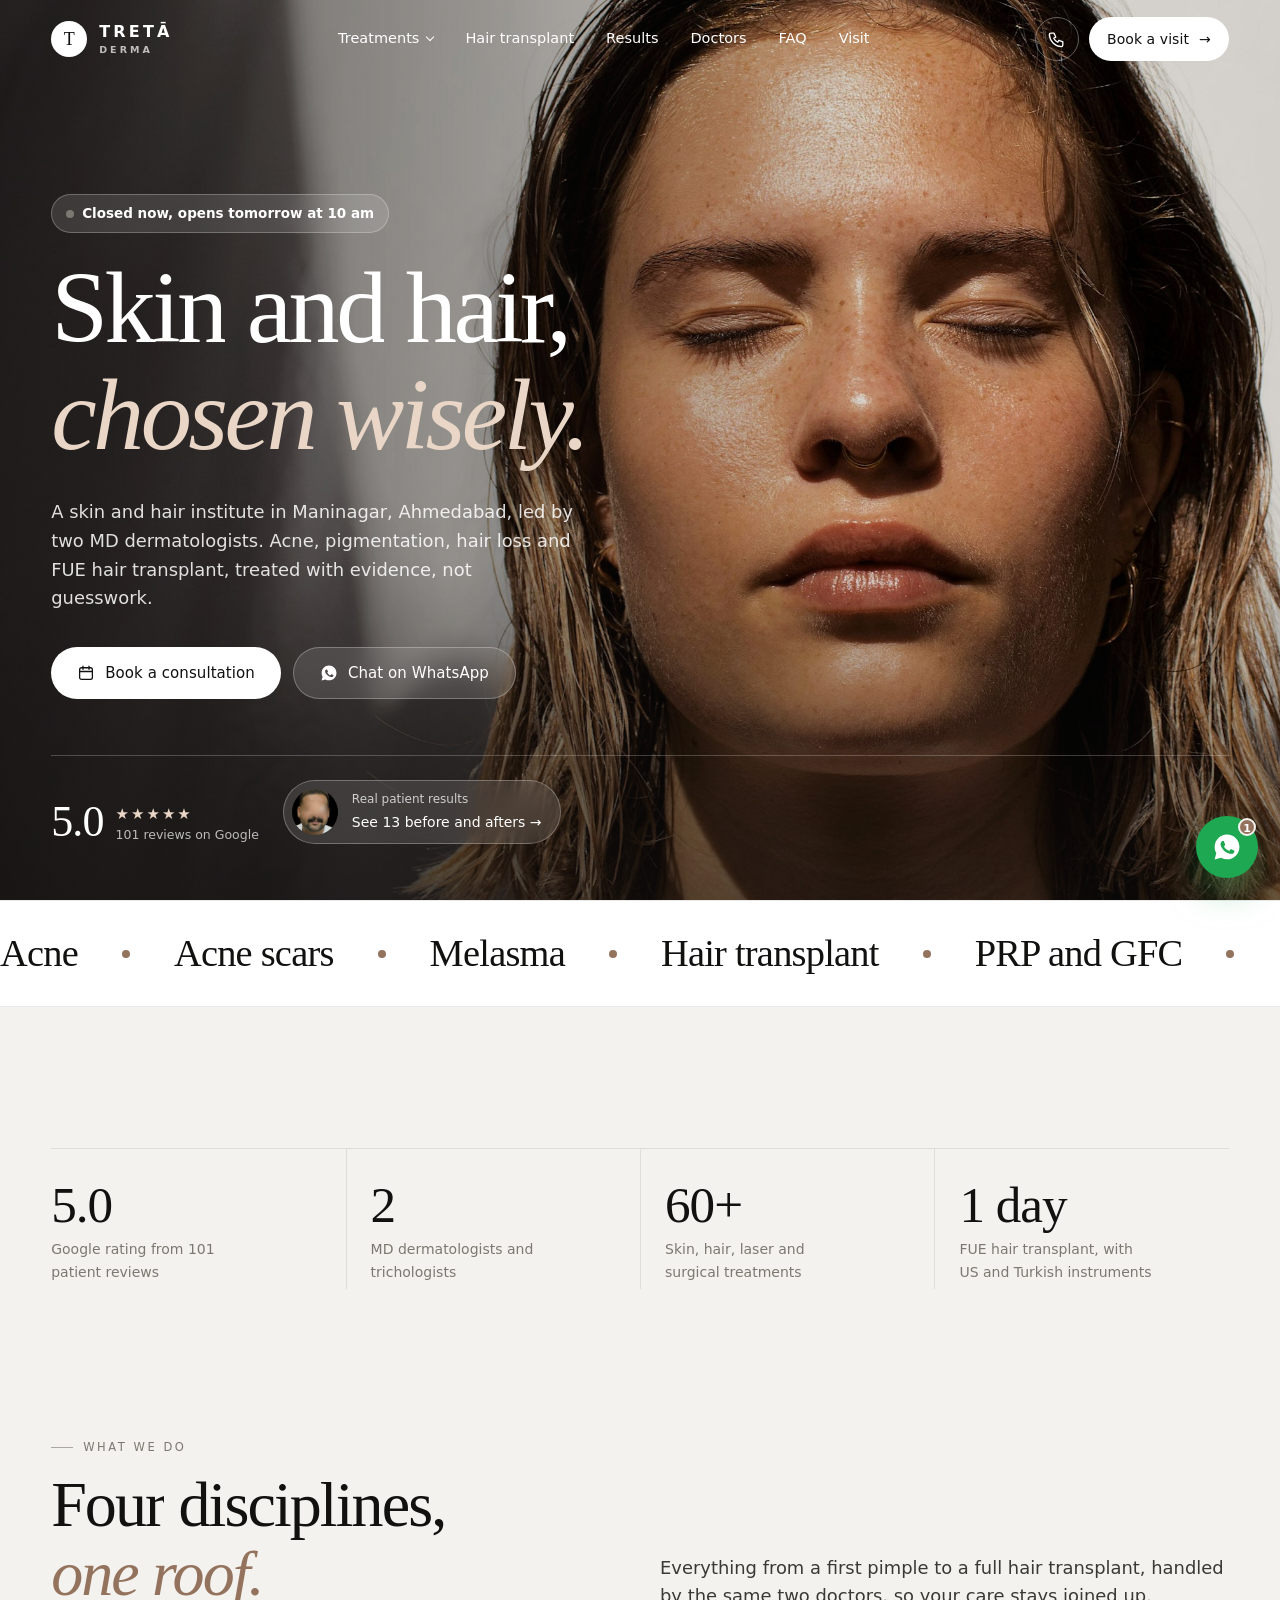
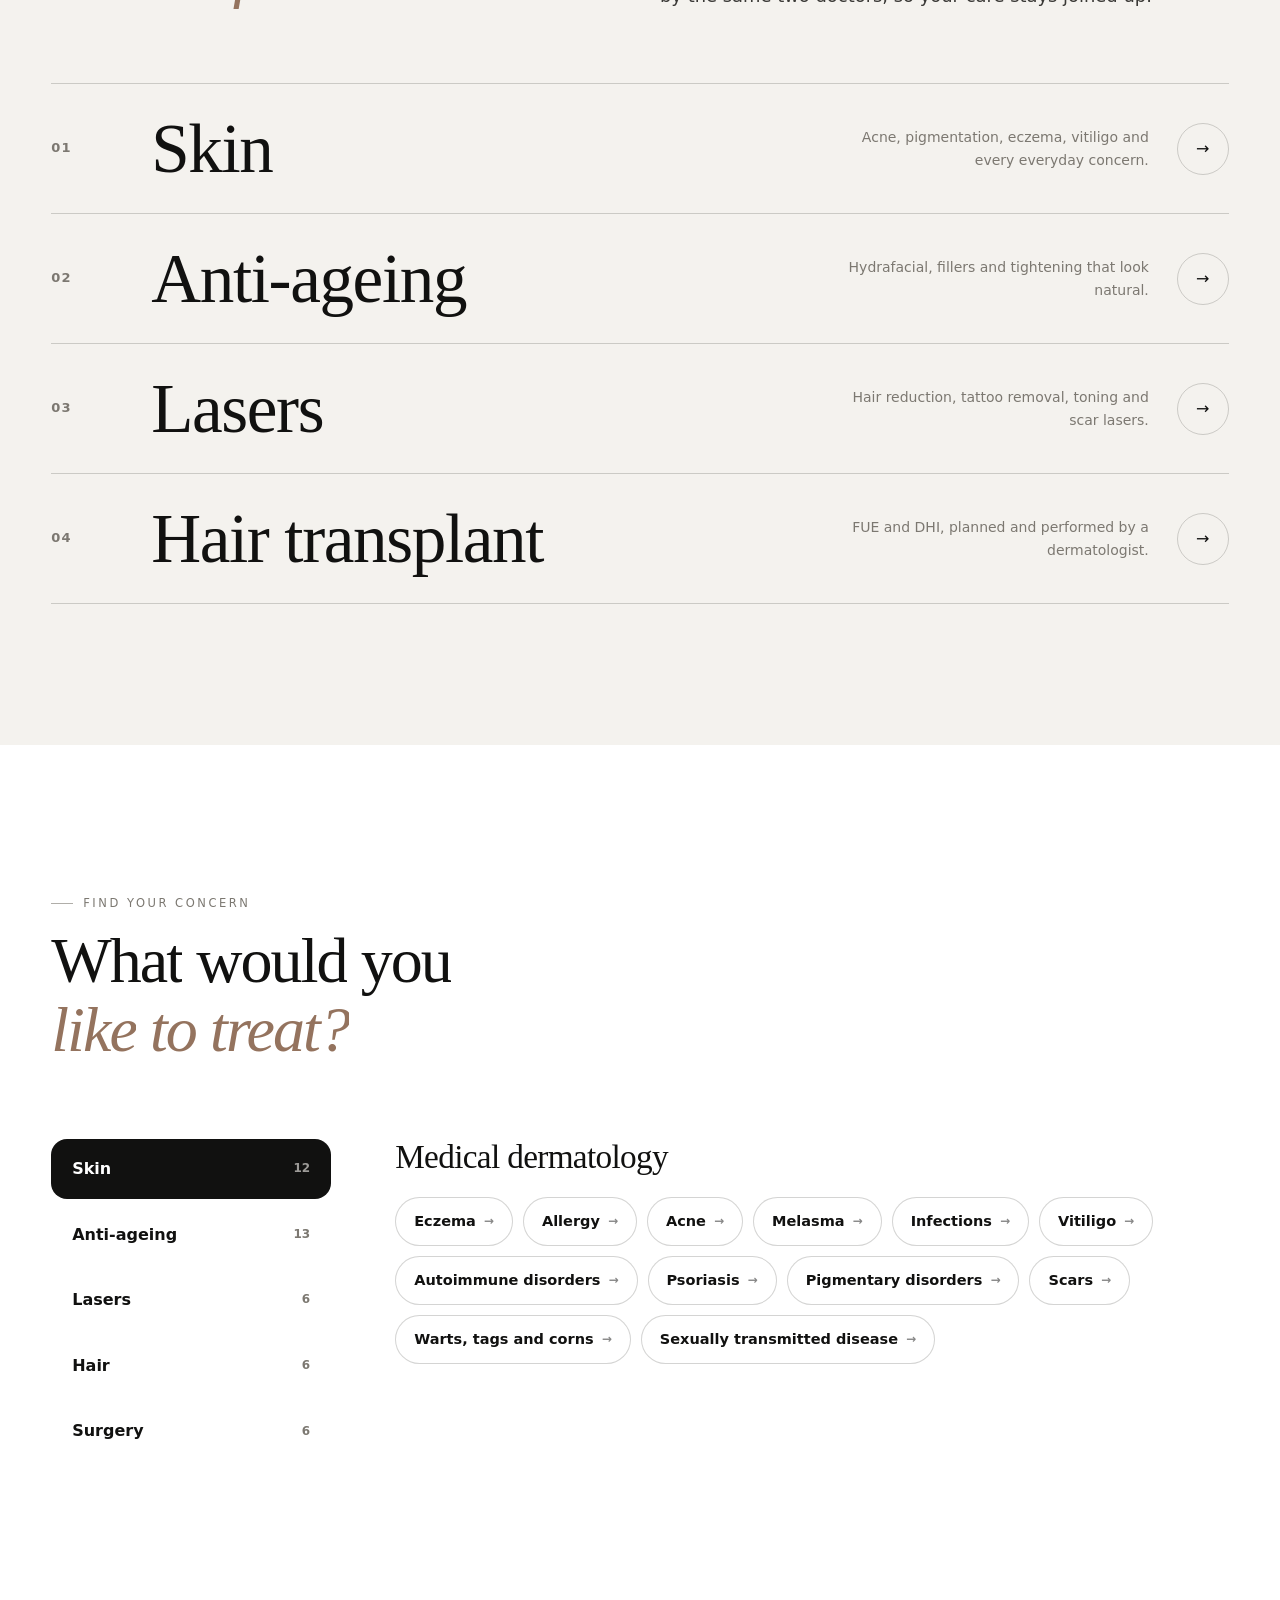
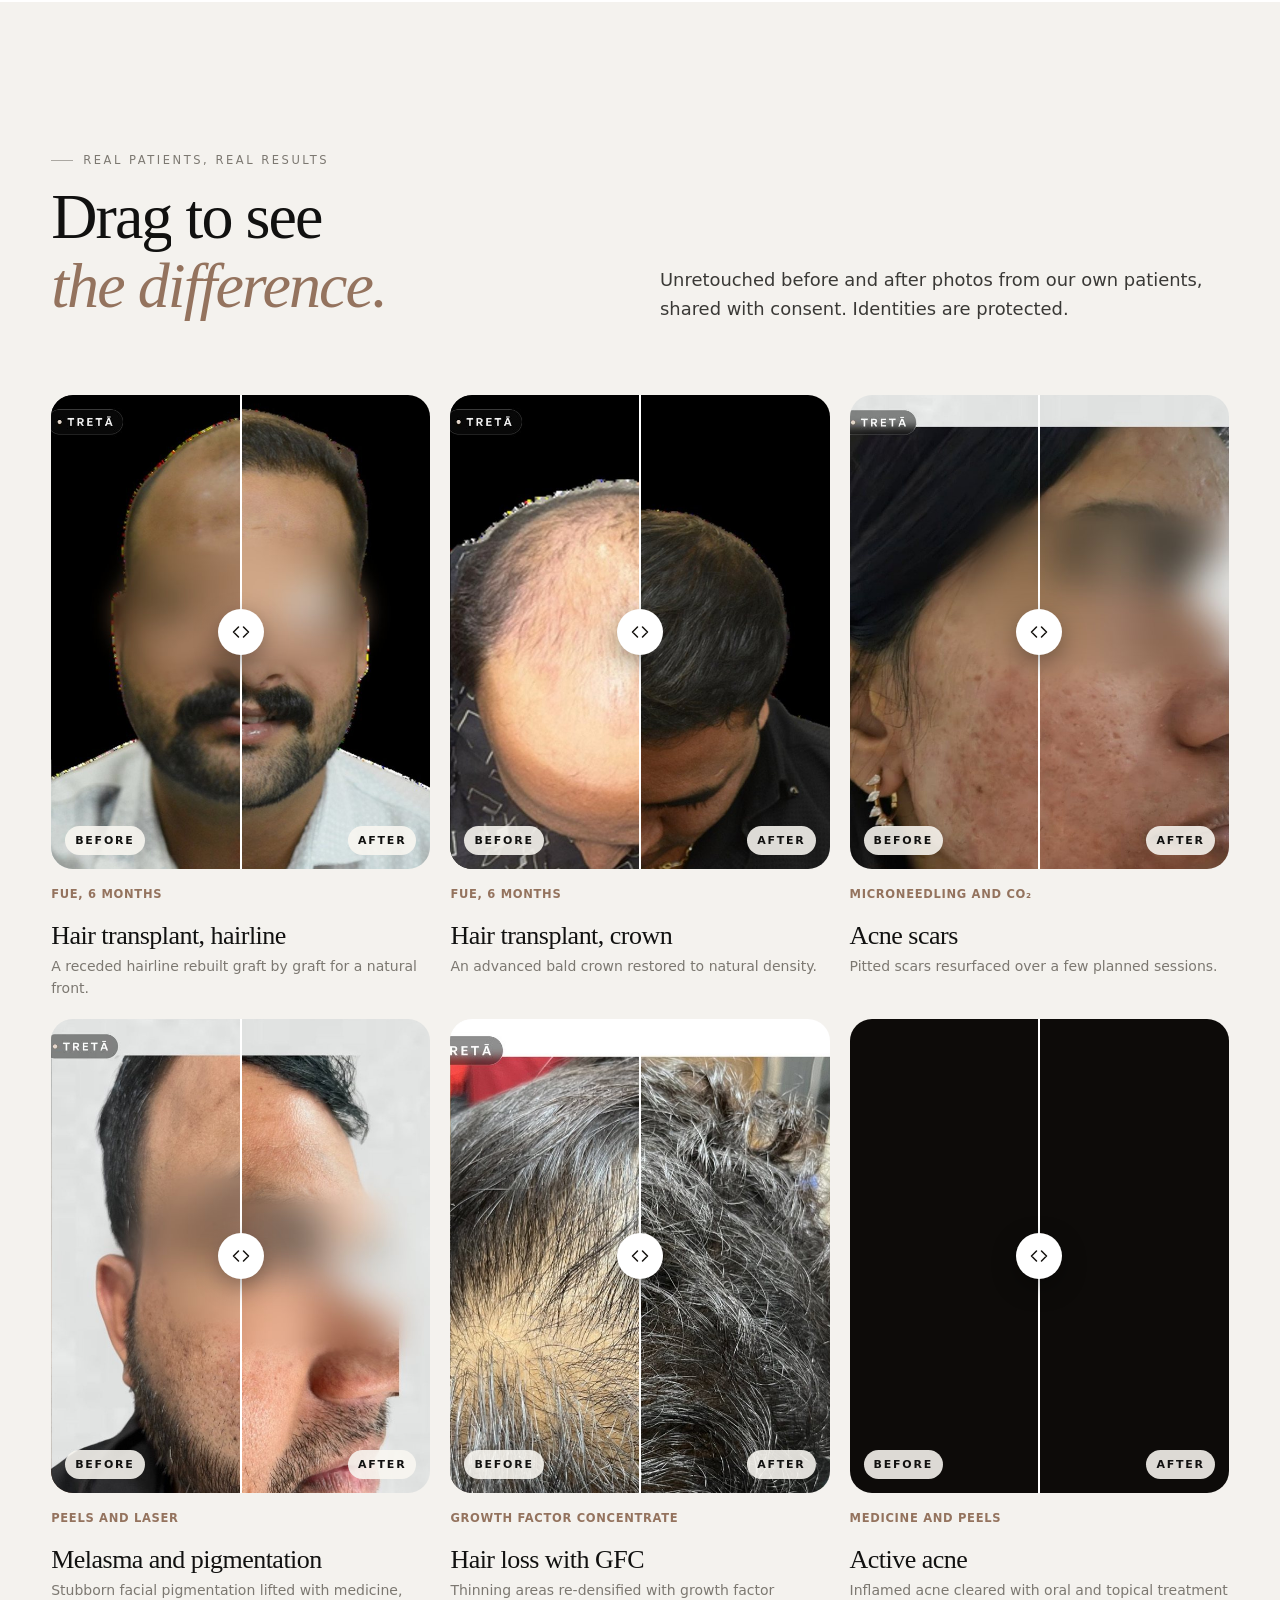
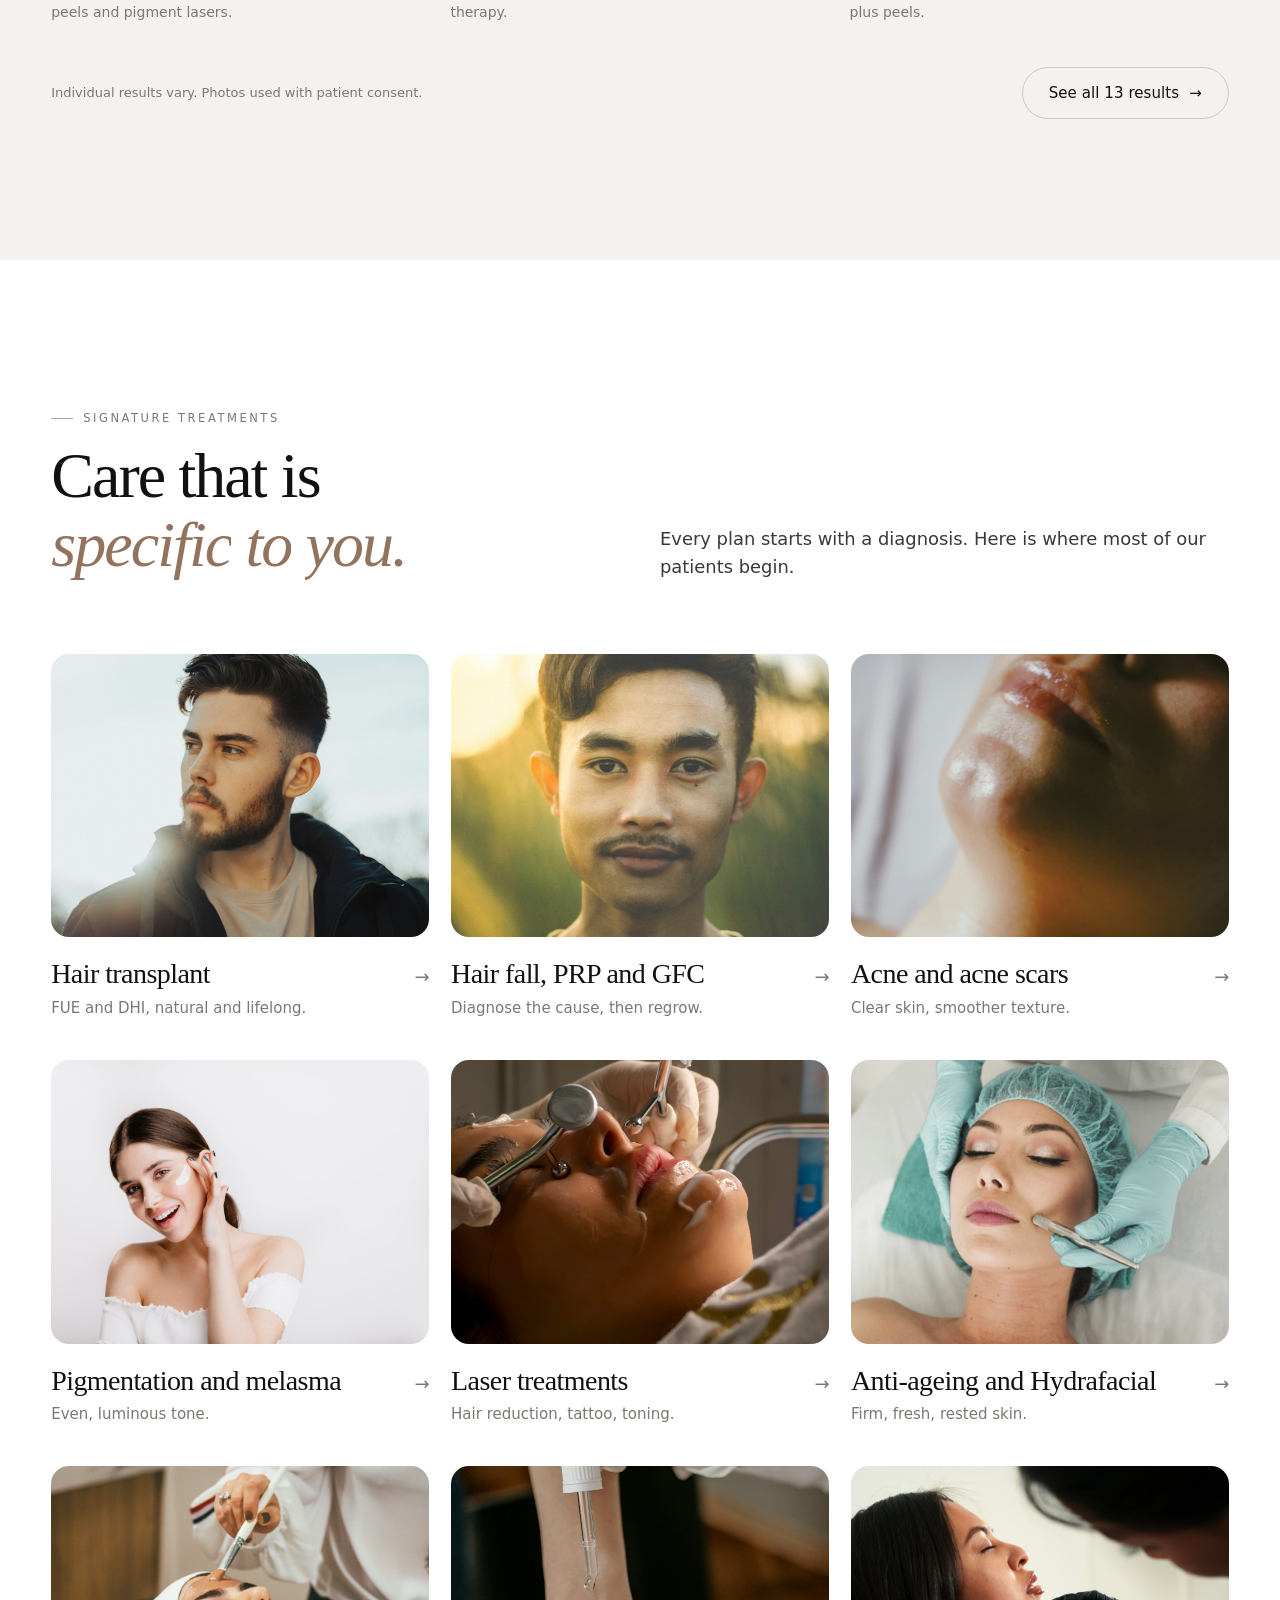
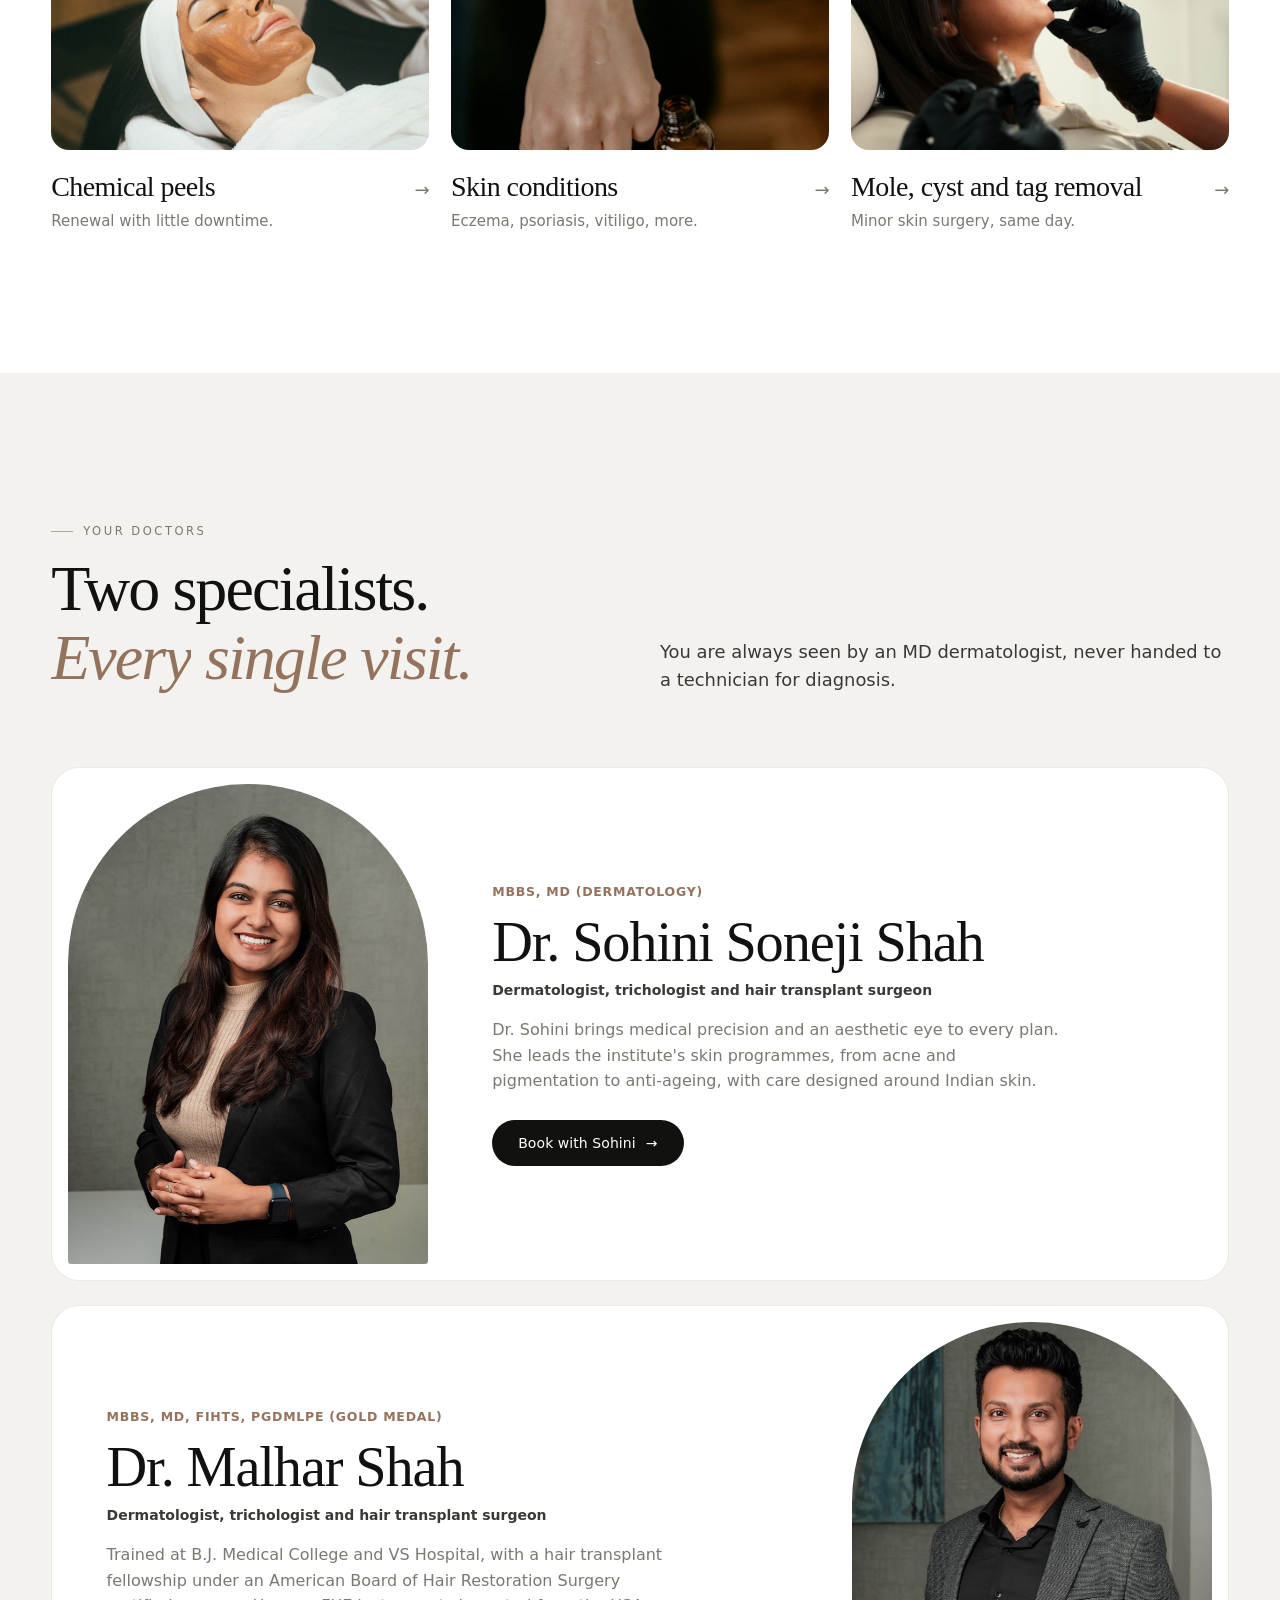
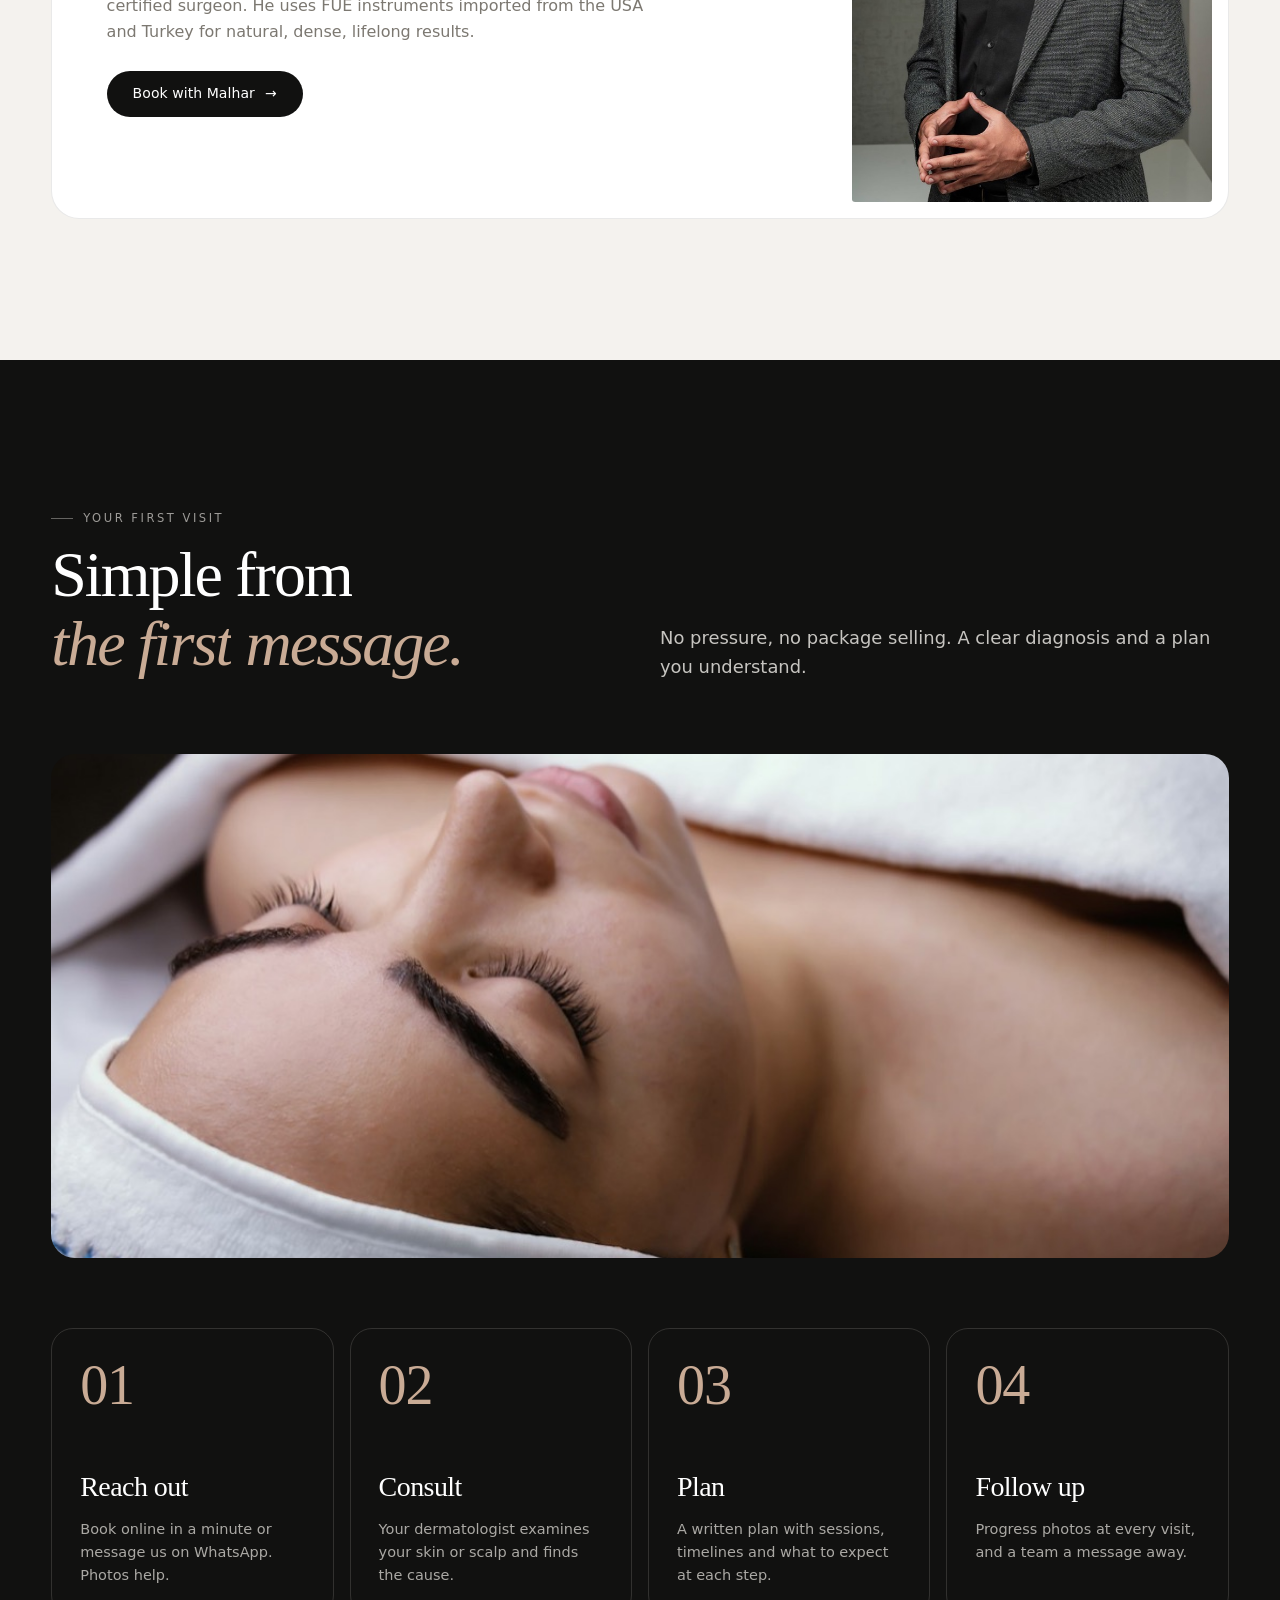
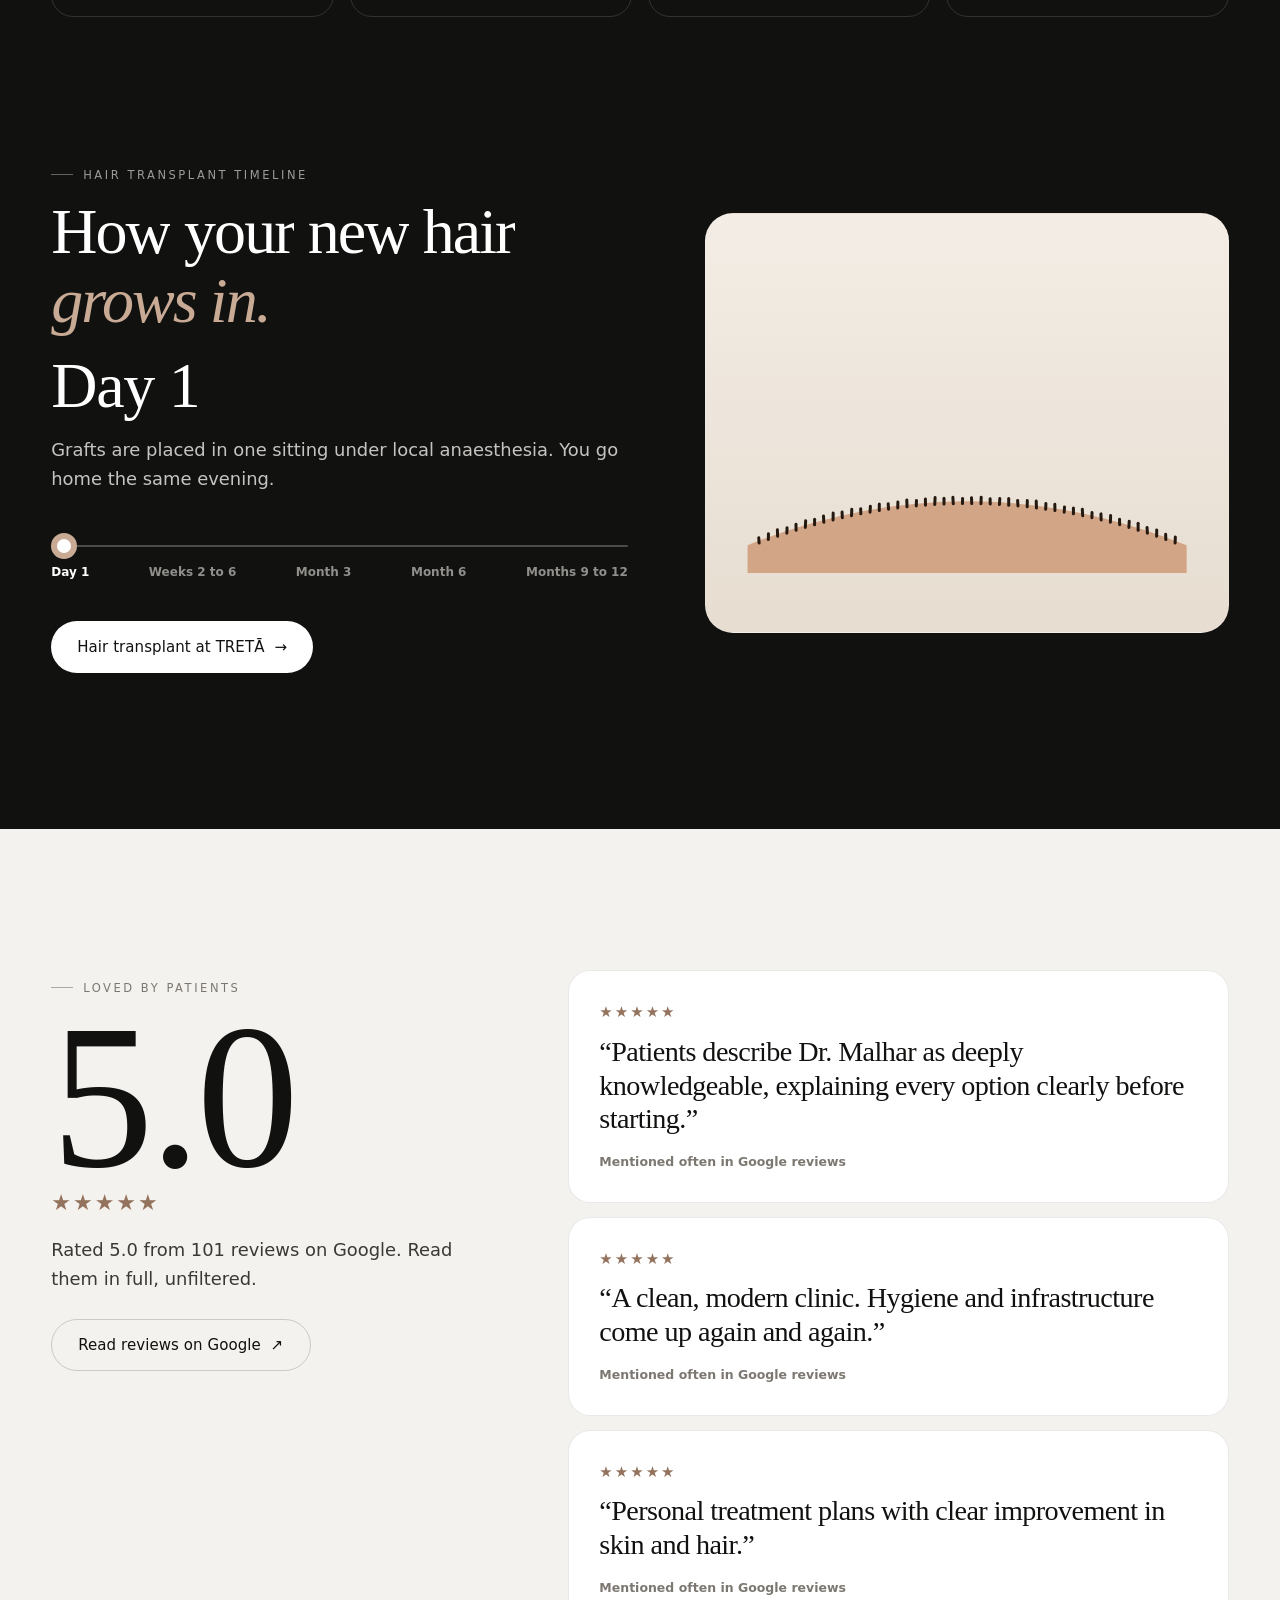
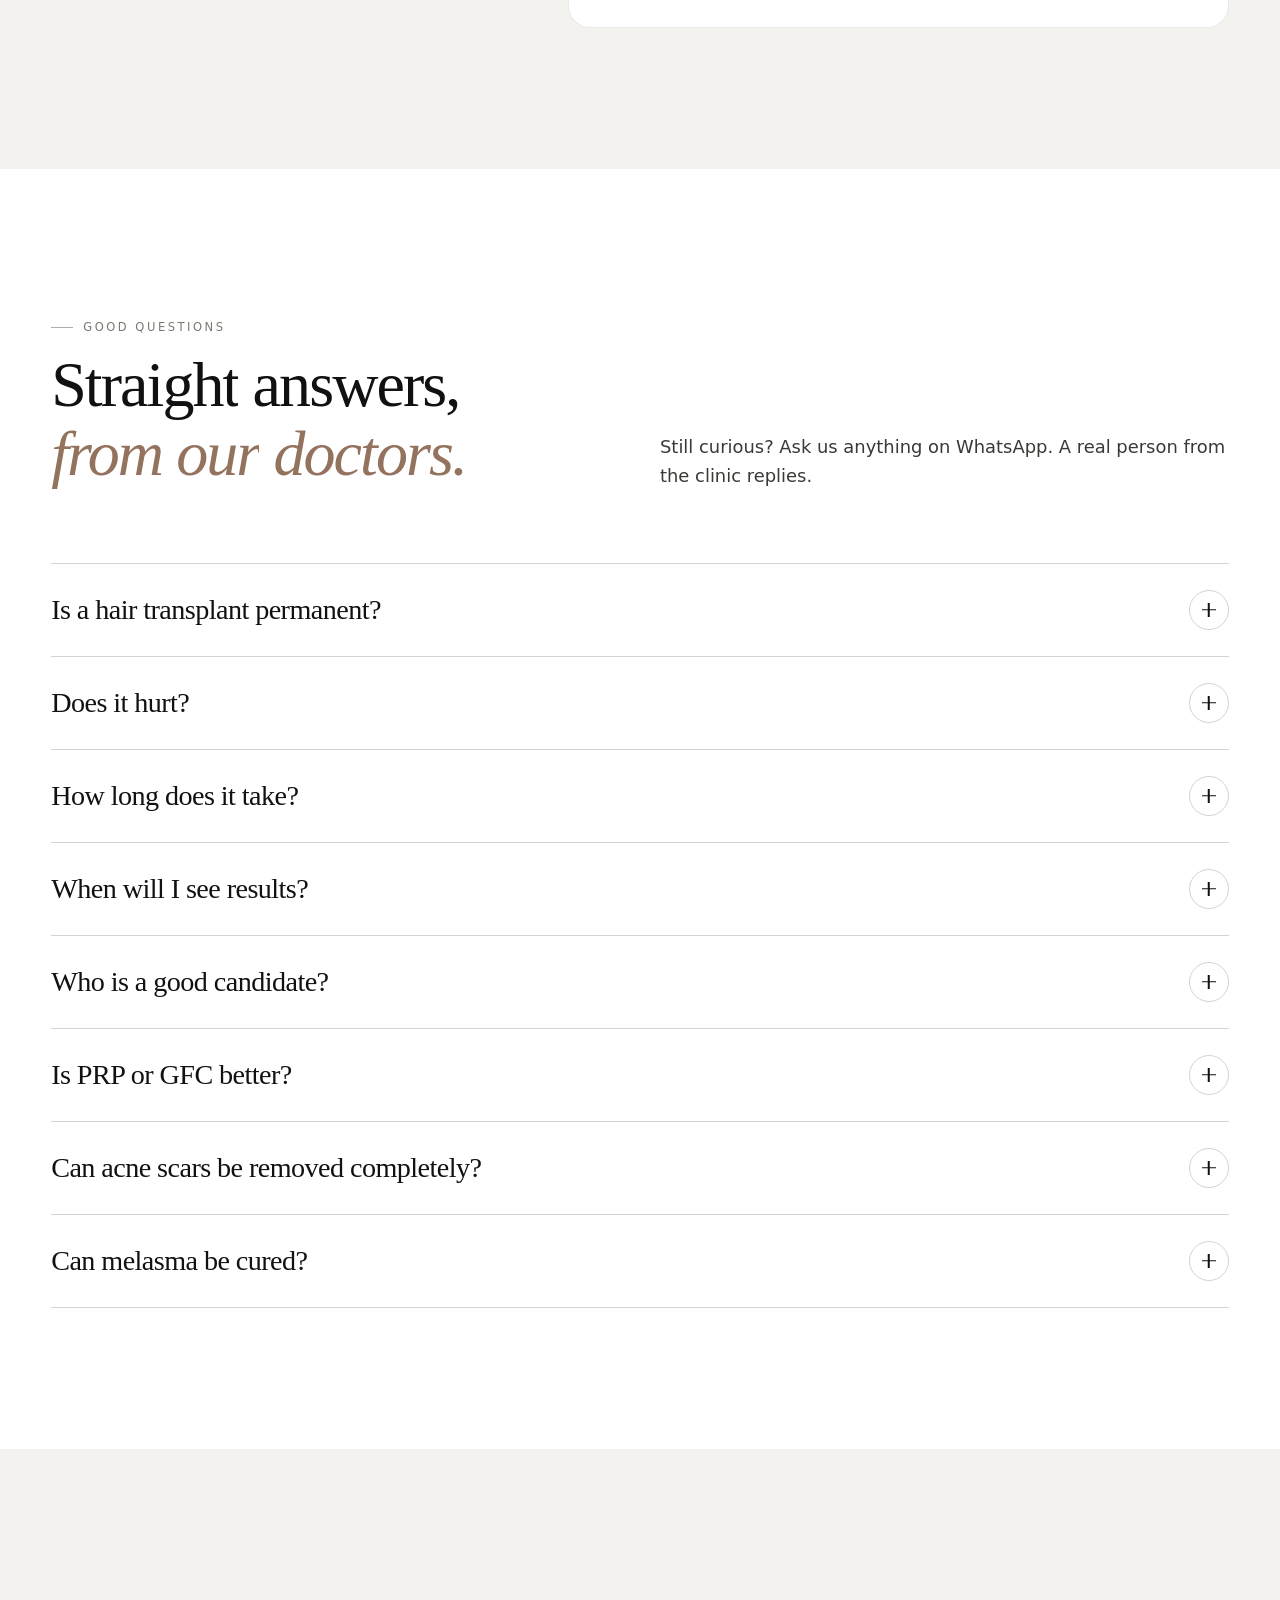
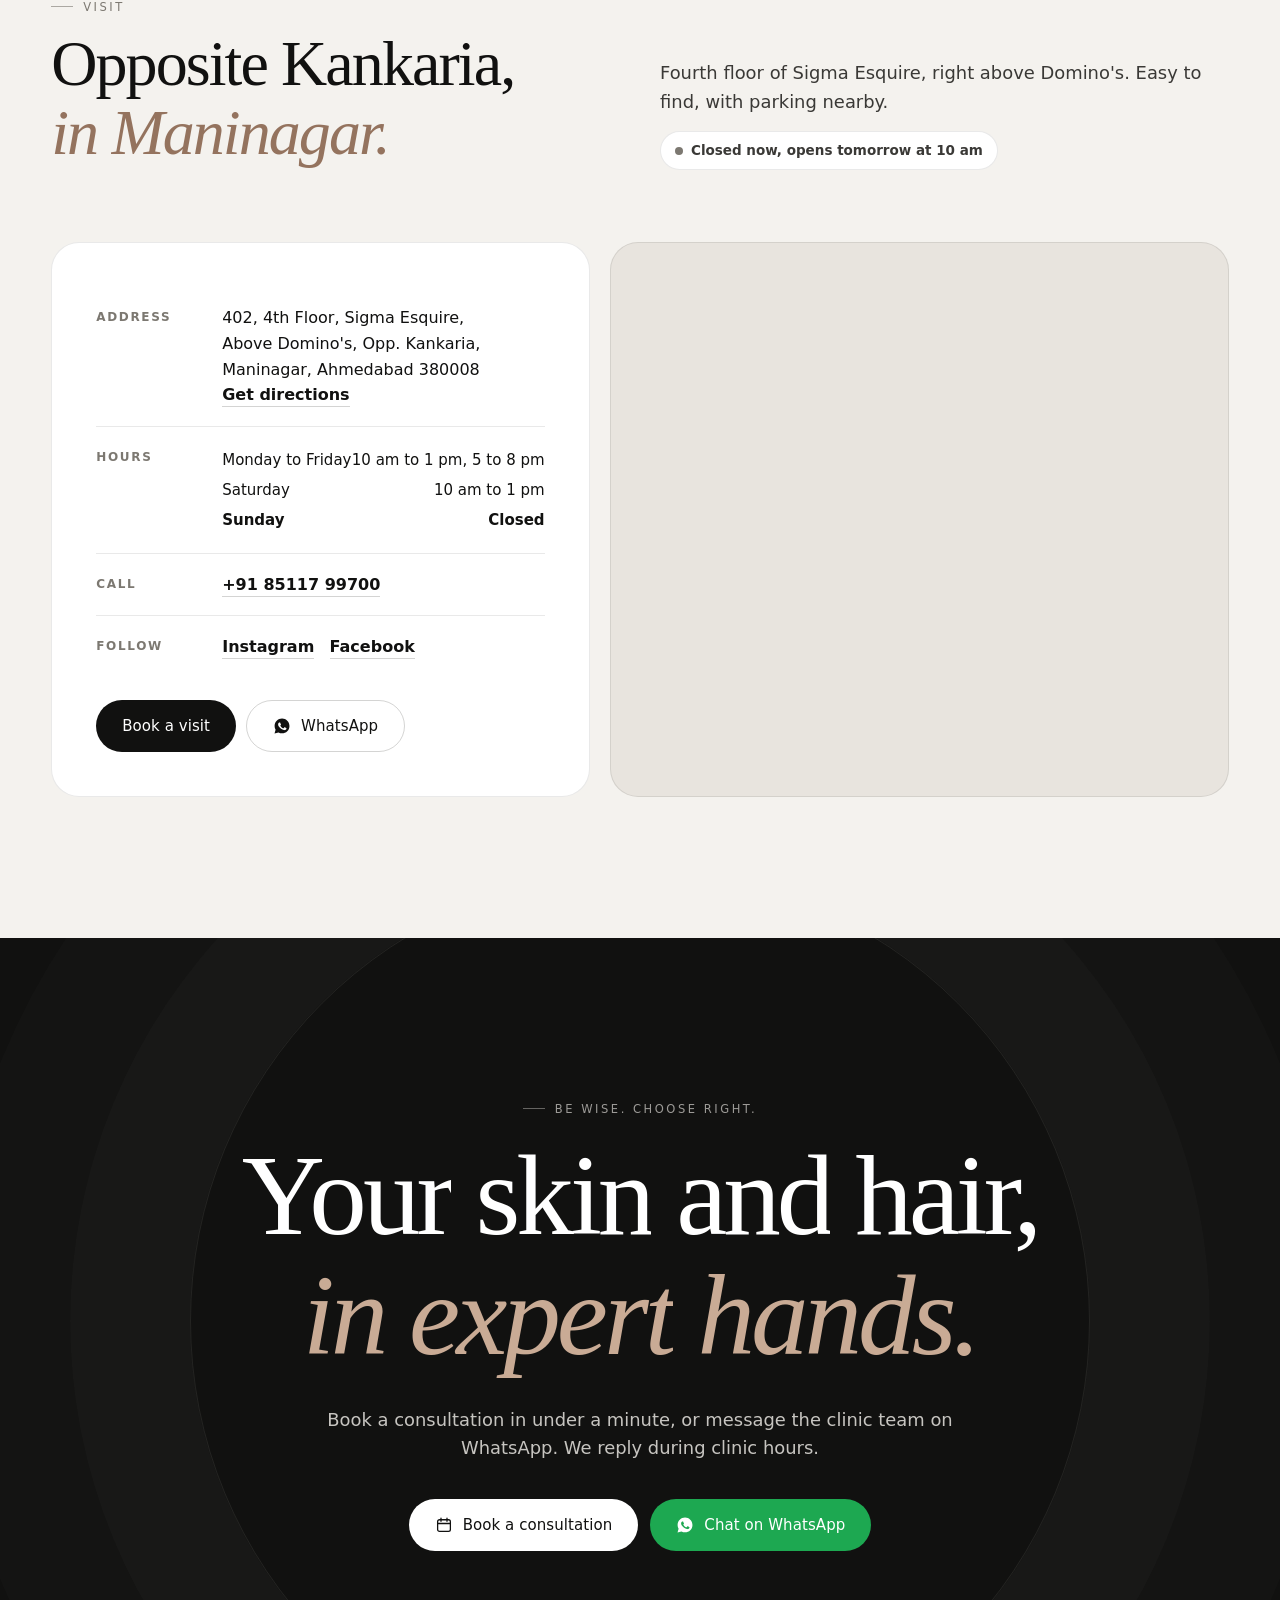
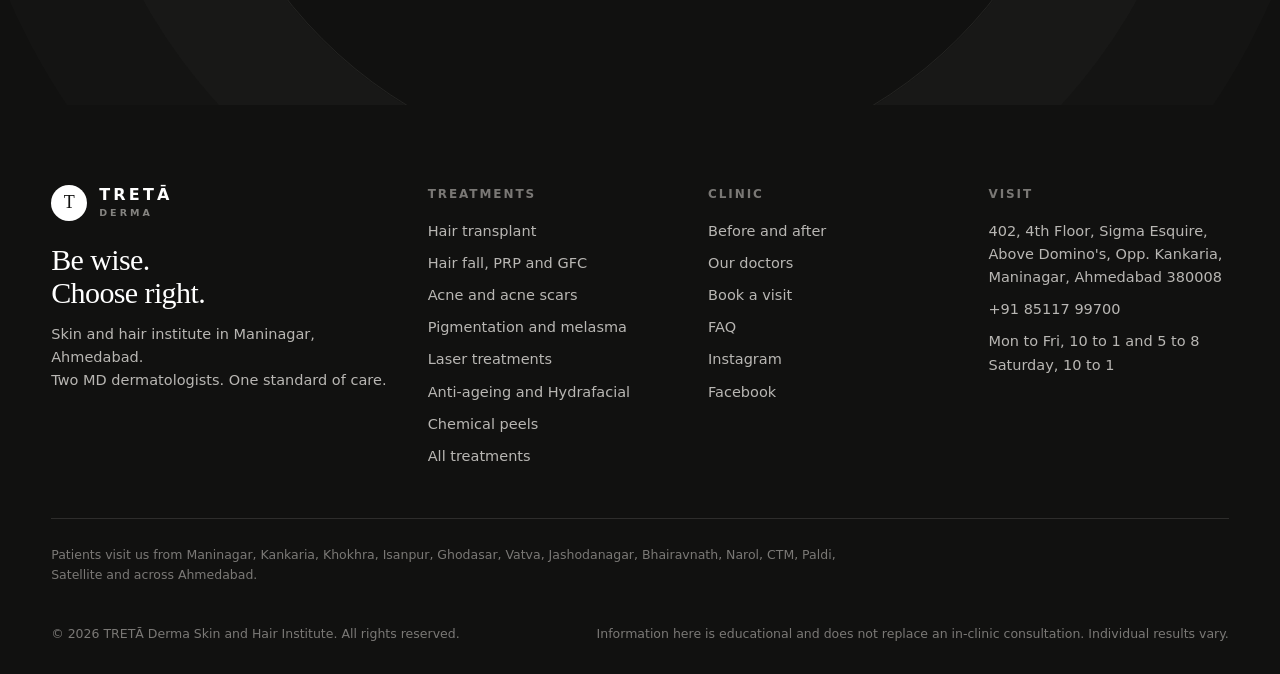
==== commit 4705fb7a: "Result photos: feathered privacy blur and a small TRETĀ watermark Co-Authored-By: Claude Opus 5.5 <n" ====
--- a/index.html
+++ b/index.html
@@ -27,7 +27,7 @@
 <p class="lead rv">A skin and hair institute in Maninagar, Ahmedabad, led by two MD dermatologists. Acne, pigmentation, hair loss and FUE hair transplant, treated with evidence, not guesswork.</p>
 <div class="hero-ctas rv d1"><a class="btn btn-white" href="book.html" data-book=""><svg viewBox="0 0 24 24" fill="none" stroke="currentColor" stroke-width="1.7" stroke-linecap="round" aria-hidden="true"><rect x="3.5" y="5" width="17" height="15.5" rx="2.5"/><path d="M3.5 10h17M8 3v4M16 3v4"/></svg> Book a consultation</a><a class="btn glass" href="https://wa.me/918511799700" data-chat=""><svg viewBox="0 0 24 24" fill="currentColor" aria-hidden="true"><path d="M12.04 2C6.58 2 2.13 6.45 2.13 11.91c0 1.75.46 3.45 1.32 4.95L2.05 22l5.25-1.38a9.9 9.9 0 0 0 4.74 1.21c5.46 0 9.91-4.45 9.91-9.91C21.95 6.45 17.5 2 12.04 2Zm5.8 14.13c-.24.68-1.42 1.32-1.95 1.36-.5.05-.97.24-3.27-.68-2.77-1.09-4.52-3.92-4.66-4.1-.13-.18-1.120-1.49-1.12-2.84 0-1.35.71-2.01.96-2.29.25-.27.55-.34.73-.34l.52.01c.17.01.39-.06.61.47.24.55.79 1.9.86 2.04.07.14.11.3.02.48-.09.18-.14.3-.27.46-.14.16-.29.36-.41.48-.14.14-.28.29-.12.56.16.27.71 1.17 1.52 1.9 1.05.93 1.93 1.22 2.2 1.36.27.14.43.11.59-.07.16-.18.68-.79.86-1.06.18-.27.36-.23.61-.14.25.09 1.59.75 1.86.89.27.14.45.2.52.32.07.11.07.66-.17 1.33Z"/></svg> Chat on WhatsApp</a></div>
 <div class="hero-foot rv d2"><a class="rating-pill" href="https://www.google.com/search?q=treta+derma+skin+and+hair+institute" target="_blank" rel="noopener"><b>5.0</b><span><span class="stars" aria-hidden="true">★★★★★</span><small>101 reviews on Google</small></span></a>
-<a class="mini-res glass" href="results.html"><img src="assets/ba/ht-hairline-1-after.jpg" alt=""><span><small>Real patient results</small><b>See 13 before and afters →</b></span></a></div></div></section>
+<a class="mini-res glass" href="results.html"><img src="assets/ba/ht-hairline-1-after.jpg?v=4" alt=""><span><small>Real patient results</small><b>See 13 before and afters →</b></span></a></div></div></section>
 
 <div class="marquee" aria-hidden="true"><div class="track"><span>Acne</span><span>Acne scars</span><span>Melasma</span><span>Hair transplant</span><span>PRP and GFC</span><span>Chemical peels</span><span>Laser hair reduction</span><span>Hydrafacial</span><span>Alopecia</span><span>Vitiligo</span><span>Anti-ageing</span><span>Tattoo removal</span><span>Acne</span><span>Acne scars</span><span>Melasma</span><span>Hair transplant</span><span>PRP and GFC</span><span>Chemical peels</span><span>Laser hair reduction</span><span>Hydrafacial</span><span>Alopecia</span><span>Vitiligo</span><span>Anti-ageing</span><span>Tattoo removal</span></div></div>
 
@@ -47,7 +47,7 @@
 
 <section class="sec" id="results"><div class="wrap"><div class="sec-hd"><div><span class="eyebrow">Real patients, real results</span><h2 class="h2 split">Drag to see<br><em>the difference.</em></h2></div>
 <p class="lead rv">Unretouched before and after photos from our own patients, shared with consent. Identities are protected.</p></div>
-<div class="grid-res" id="home-res"><article class="res rv d0" data-cat="hair"><div class="ba "><img src="assets/ba/ht-hairline-1-after.jpg" alt="Hair transplant, hairline after treatment at TRETĀ Derma" loading="lazy" decoding="async" width="900" height="1000"><div class="b4"><img src="assets/ba/ht-hairline-1-before.jpg" alt="Hair transplant, hairline before treatment" loading="lazy" decoding="async" width="900" height="1000"></div><span class="tag l">Before</span><span class="tag r">After</span><span class="handle"></span><input type="range" min="0" max="100" value="50" aria-label="Compare before and after: Hair transplant, hairline"></div><span class="chip">FUE, 6 months</span><h3>Hair transplant, hairline</h3><p>A receded hairline rebuilt graft by graft for a natural front.</p></article><article class="res rv d1" data-cat="hair"><div class="ba "><img src="assets/ba/ht-crown-after.jpg" alt="Hair transplant, crown after treatment at TRETĀ Derma" loading="lazy" decoding="async" width="900" height="1000"><div class="b4"><img src="assets/ba/ht-crown-before.jpg" alt="Hair transplant, crown before treatment" loading="lazy" decoding="async" width="900" height="1000"></div><span class="tag l">Before</span><span class="tag r">After</span><span class="handle"></span><input type="range" min="0" max="100" value="50" aria-label="Compare before and after: Hair transplant, crown"></div><span class="chip">FUE, 6 months</span><h3>Hair transplant, crown</h3><p>An advanced bald crown restored to natural density.</p></article><article class="res rv d2" data-cat="skin"><div class="ba "><img src="assets/ba/acne-scars-after.jpg" alt="Acne scars after treatment at TRETĀ Derma" loading="lazy" decoding="async" width="900" height="1000"><div class="b4"><img src="assets/ba/acne-scars-before.jpg" alt="Acne scars before treatment" loading="lazy" decoding="async" width="900" height="1000"></div><span class="tag l">Before</span><span class="tag r">After</span><span class="handle"></span><input type="range" min="0" max="100" value="50" aria-label="Compare before and after: Acne scars"></div><span class="chip">Microneedling and CO₂</span><h3>Acne scars</h3><p>Pitted scars resurfaced over a few planned sessions.</p></article><article class="res rv d0" data-cat="skin"><div class="ba "><img src="assets/ba/melasma-after.jpg" alt="Melasma and pigmentation after treatment at TRETĀ Derma" loading="lazy" decoding="async" width="900" height="1000"><div class="b4"><img src="assets/ba/melasma-before.jpg" alt="Melasma and pigmentation before treatment" loading="lazy" decoding="async" width="900" height="1000"></div><span class="tag l">Before</span><span class="tag r">After</span><span class="handle"></span><input type="range" min="0" max="100" value="50" aria-label="Compare before and after: Melasma and pigmentation"></div><span class="chip">Peels and laser</span><h3>Melasma and pigmentation</h3><p>Stubborn facial pigmentation lifted with medicine, peels and pigment lasers.</p></article><article class="res rv d1" data-cat="hair"><div class="ba "><img src="assets/ba/hair-loss-after.jpg" alt="Hair loss with GFC after treatment at TRETĀ Derma" loading="lazy" decoding="async" width="900" height="1000"><div class="b4"><img src="assets/ba/hair-loss-before.jpg" alt="Hair loss with GFC before treatment" loading="lazy" decoding="async" width="900" height="1000"></div><span class="tag l">Before</span><span class="tag r">After</span><span class="handle"></span><input type="range" min="0" max="100" value="50" aria-label="Compare before and after: Hair loss with GFC"></div><span class="chip">Growth factor concentrate</span><h3>Hair loss with GFC</h3><p>Thinning areas re-densified with growth factor therapy.</p></article><article class="res rv d2" data-cat="skin"><div class="ba "><img src="assets/ba/acne-after.jpg" alt="Active acne after treatment at TRETĀ Derma" loading="lazy" decoding="async" width="900" height="1000"><div class="b4"><img src="assets/ba/acne-before.jpg" alt="Active acne before treatment" loading="lazy" decoding="async" width="900" height="1000"></div><span class="tag l">Before</span><span class="tag r">After</span><span class="handle"></span><input type="range" min="0" max="100" value="50" aria-label="Compare before and after: Active acne"></div><span class="chip">Medicine and peels</span><h3>Active acne</h3><p>Inflamed acne cleared with oral and topical treatment plus peels.</p></article></div>
+<div class="grid-res" id="home-res"><article class="res rv d0" data-cat="hair"><div class="ba "><img src="assets/ba/ht-hairline-1-after.jpg?v=4" alt="Hair transplant, hairline after treatment at TRETĀ Derma" loading="lazy" decoding="async" width="900" height="1000"><div class="b4"><img src="assets/ba/ht-hairline-1-before.jpg?v=4" alt="Hair transplant, hairline before treatment" loading="lazy" decoding="async" width="900" height="1000"></div><span class="tag l">Before</span><span class="tag r">After</span><span class="handle"></span><input type="range" min="0" max="100" value="50" aria-label="Compare before and after: Hair transplant, hairline"></div><span class="chip">FUE, 6 months</span><h3>Hair transplant, hairline</h3><p>A receded hairline rebuilt graft by graft for a natural front.</p></article><article class="res rv d1" data-cat="hair"><div class="ba "><img src="assets/ba/ht-crown-after.jpg?v=4" alt="Hair transplant, crown after treatment at TRETĀ Derma" loading="lazy" decoding="async" width="900" height="1000"><div class="b4"><img src="assets/ba/ht-crown-before.jpg?v=4" alt="Hair transplant, crown before treatment" loading="lazy" decoding="async" width="900" height="1000"></div><span class="tag l">Before</span><span class="tag r">After</span><span class="handle"></span><input type="range" min="0" max="100" value="50" aria-label="Compare before and after: Hair transplant, crown"></div><span class="chip">FUE, 6 months</span><h3>Hair transplant, crown</h3><p>An advanced bald crown restored to natural density.</p></article><article class="res rv d2" data-cat="skin"><div class="ba "><img src="assets/ba/acne-scars-after.jpg?v=4" alt="Acne scars after treatment at TRETĀ Derma" loading="lazy" decoding="async" width="900" height="1000"><div class="b4"><img src="assets/ba/acne-scars-before.jpg?v=4" alt="Acne scars before treatment" loading="lazy" decoding="async" width="900" height="1000"></div><span class="tag l">Before</span><span class="tag r">After</span><span class="handle"></span><input type="range" min="0" max="100" value="50" aria-label="Compare before and after: Acne scars"></div><span class="chip">Microneedling and CO₂</span><h3>Acne scars</h3><p>Pitted scars resurfaced over a few planned sessions.</p></article><article class="res rv d0" data-cat="skin"><div class="ba "><img src="assets/ba/melasma-after.jpg?v=4" alt="Melasma and pigmentation after treatment at TRETĀ Derma" loading="lazy" decoding="async" width="900" height="1000"><div class="b4"><img src="assets/ba/melasma-before.jpg?v=4" alt="Melasma and pigmentation before treatment" loading="lazy" decoding="async" width="900" height="1000"></div><span class="tag l">Before</span><span class="tag r">After</span><span class="handle"></span><input type="range" min="0" max="100" value="50" aria-label="Compare before and after: Melasma and pigmentation"></div><span class="chip">Peels and laser</span><h3>Melasma and pigmentation</h3><p>Stubborn facial pigmentation lifted with medicine, peels and pigment lasers.</p></article><article class="res rv d1" data-cat="hair"><div class="ba "><img src="assets/ba/hair-loss-after.jpg?v=4" alt="Hair loss with GFC after treatment at TRETĀ Derma" loading="lazy" decoding="async" width="900" height="1000"><div class="b4"><img src="assets/ba/hair-loss-before.jpg?v=4" alt="Hair loss with GFC before treatment" loading="lazy" decoding="async" width="900" height="1000"></div><span class="tag l">Before</span><span class="tag r">After</span><span class="handle"></span><input type="range" min="0" max="100" value="50" aria-label="Compare before and after: Hair loss with GFC"></div><span class="chip">Growth factor concentrate</span><h3>Hair loss with GFC</h3><p>Thinning areas re-densified with growth factor therapy.</p></article><article class="res rv d2" data-cat="skin"><div class="ba "><img src="assets/ba/acne-after.jpg?v=4" alt="Active acne after treatment at TRETĀ Derma" loading="lazy" decoding="async" width="900" height="1000"><div class="b4"><img src="assets/ba/acne-before.jpg?v=4" alt="Active acne before treatment" loading="lazy" decoding="async" width="900" height="1000"></div><span class="tag l">Before</span><span class="tag r">After</span><span class="handle"></span><input type="range" min="0" max="100" value="50" aria-label="Compare before and after: Active acne"></div><span class="chip">Medicine and peels</span><h3>Active acne</h3><p>Inflamed acne cleared with oral and topical treatment plus peels.</p></article></div>
 <div style="margin-top:44px;display:flex;justify-content:space-between;align-items:center;gap:20px;flex-wrap:wrap"><p class="res-note" style="margin:0">Individual results vary. Photos used with patient consent.</p><a class="btn btn-line" href="results.html">See all 13 results <span class="arrow">→</span></a></div></div></section>
 
 <section class="sec paper" id="treatments"><div class="wrap"><div class="sec-hd"><div><span class="eyebrow">Signature treatments</span><h2 class="h2 split">Care that is<br><em>specific to you.</em></h2></div>
